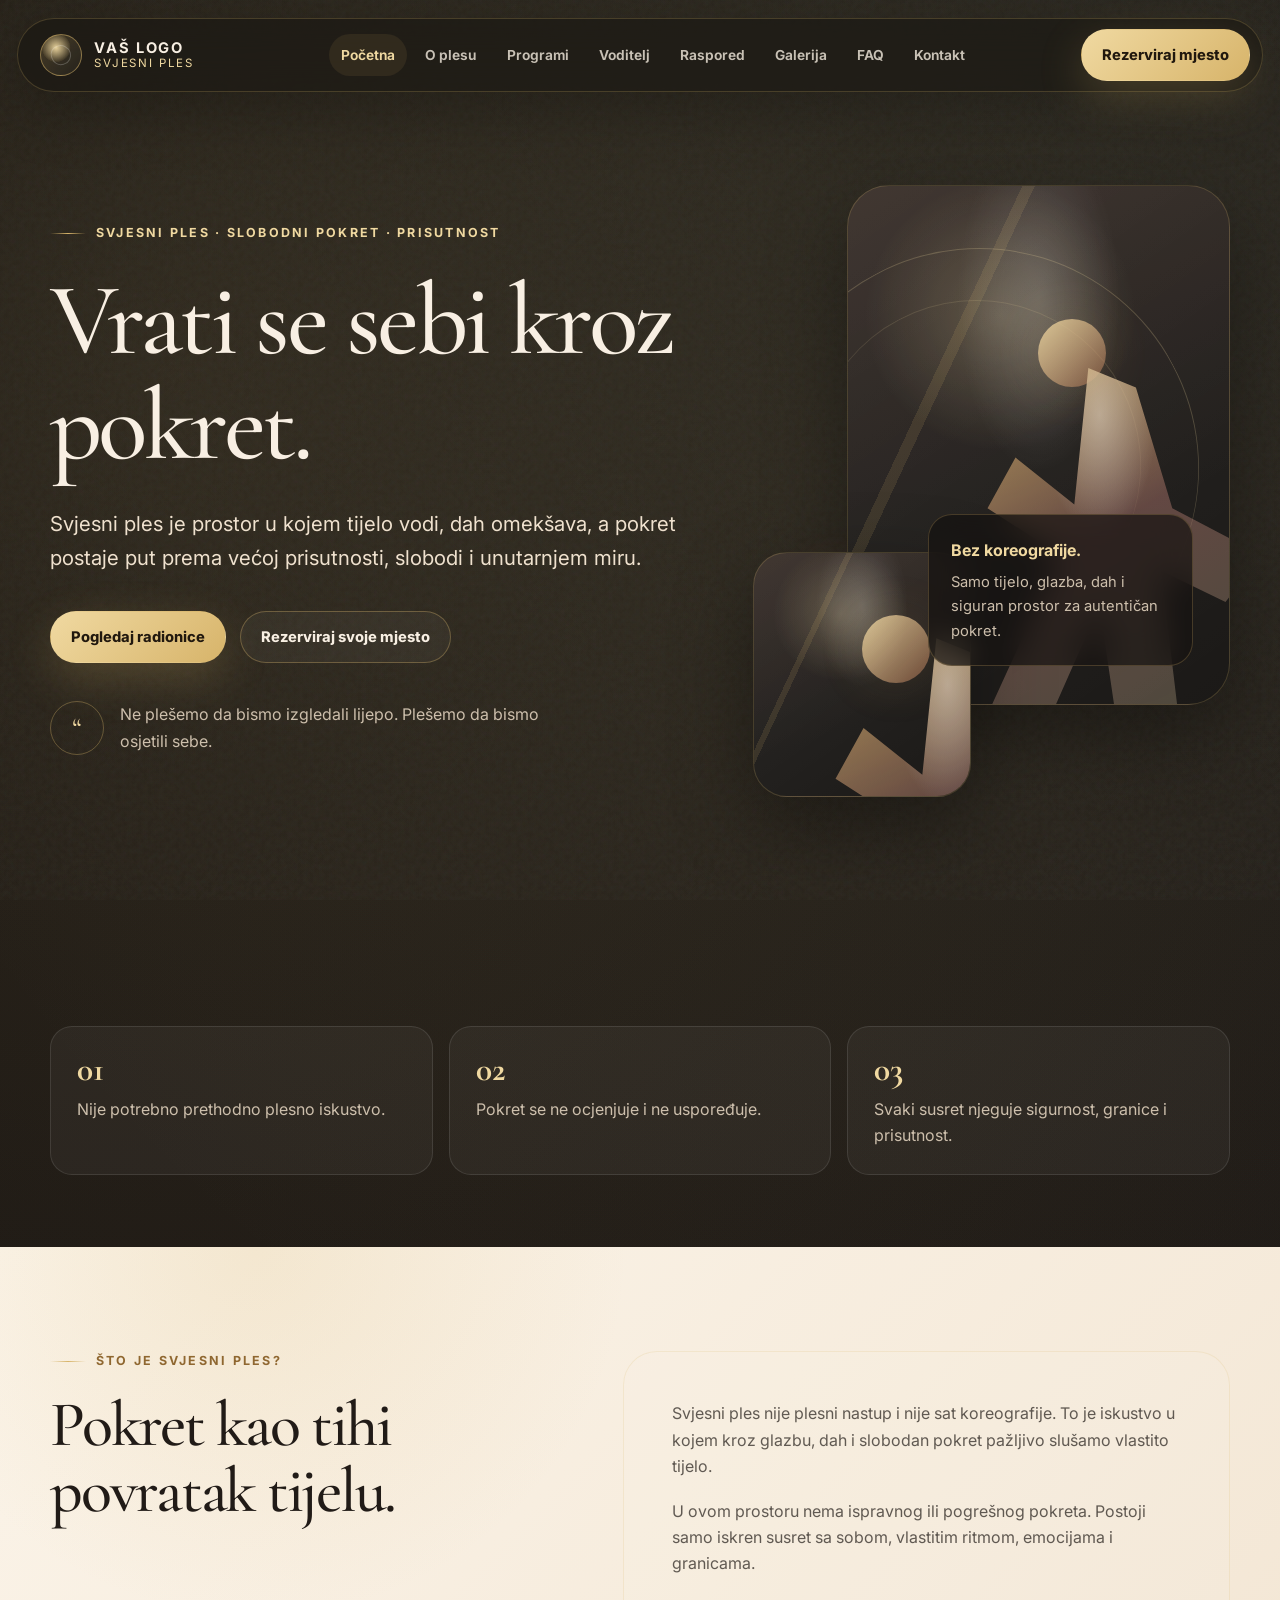
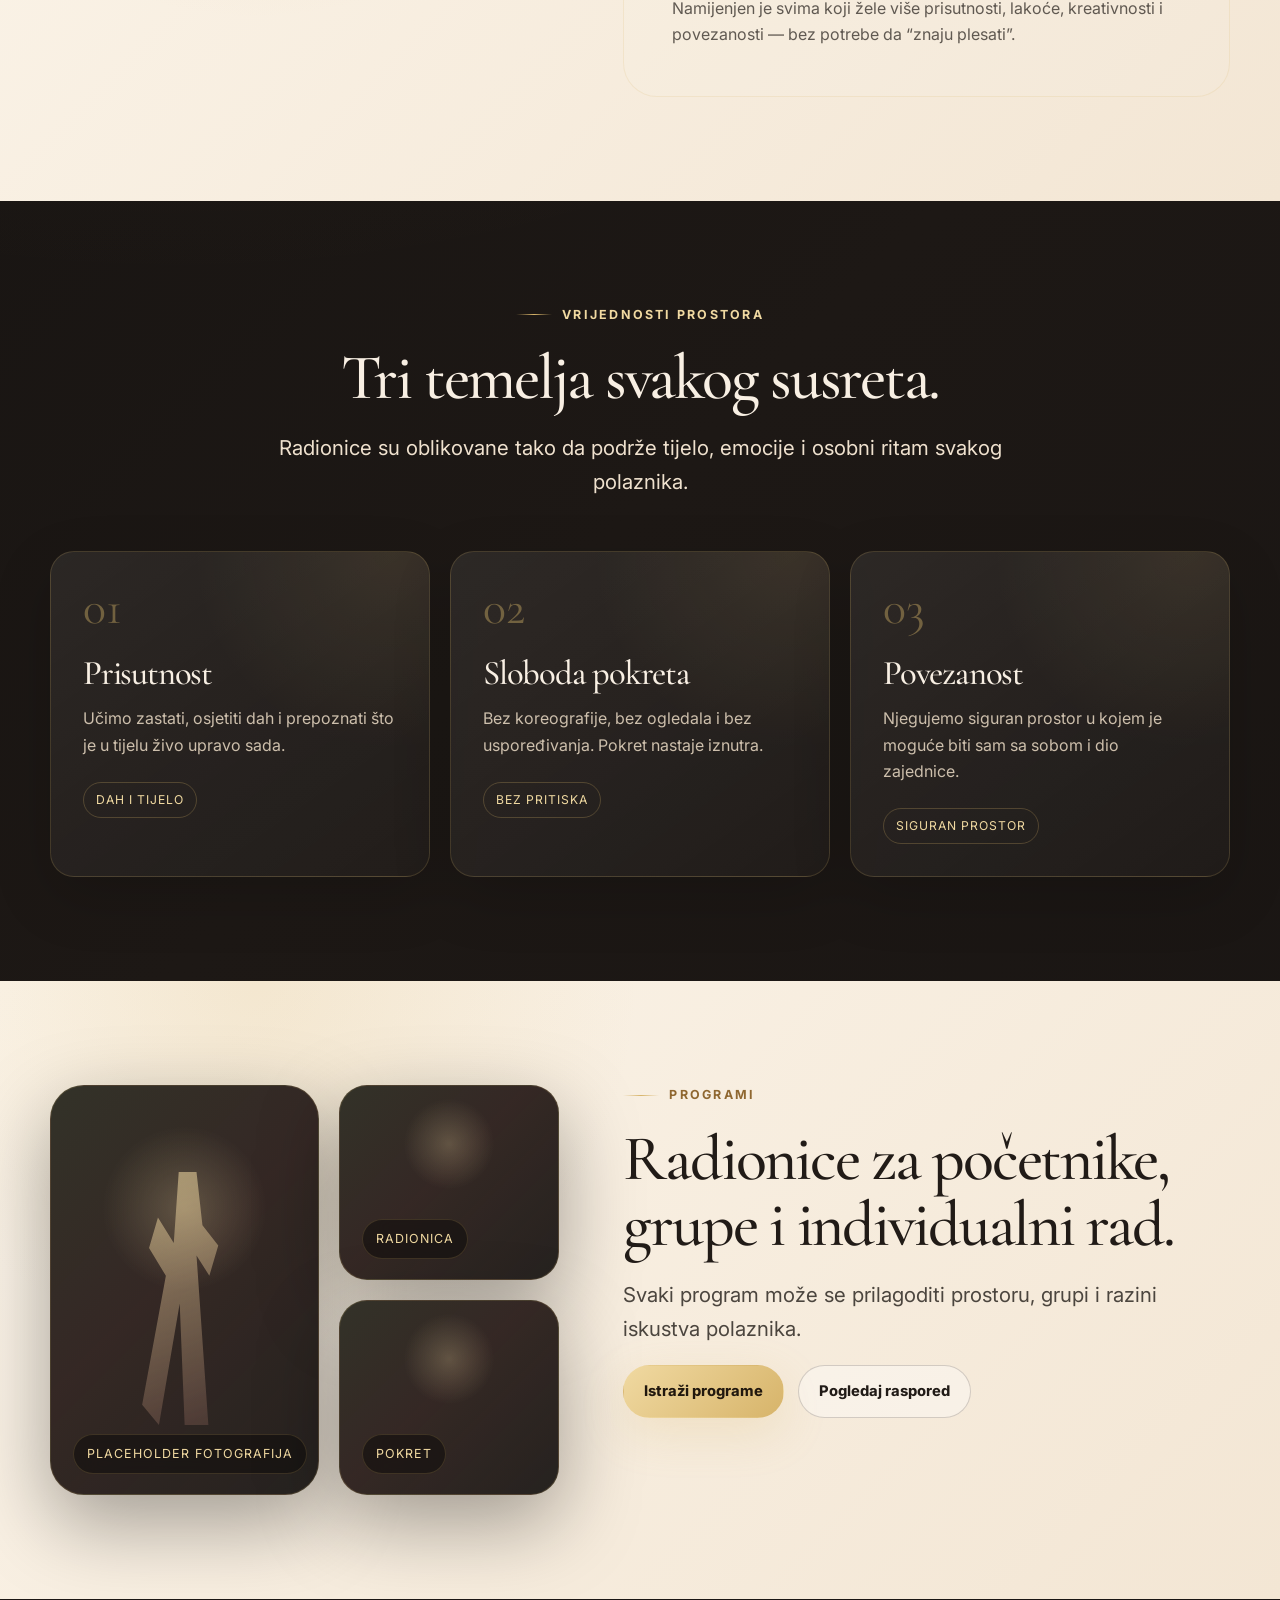
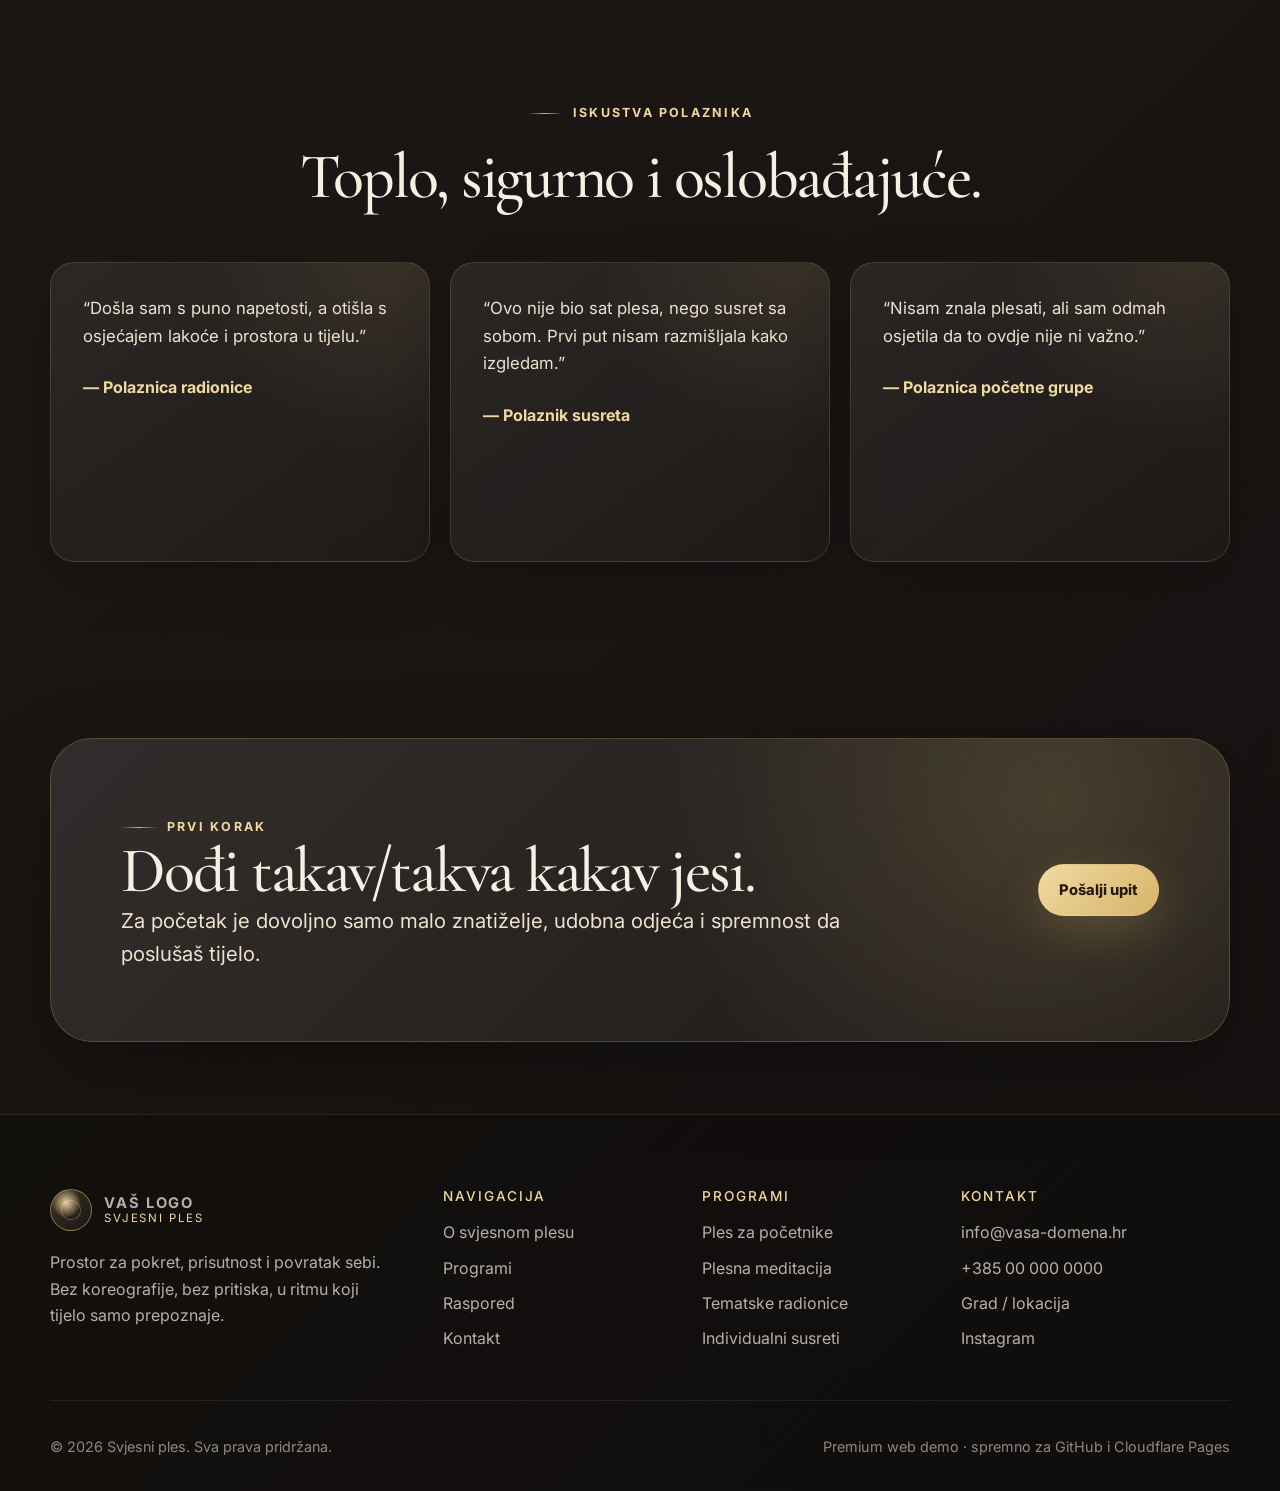
==== index.html @ 8ebde3ae "1" ====
<!DOCTYPE html>
<html lang="hr">
<head>
  <meta charset="UTF-8" />
  <meta name="viewport" content="width=device-width, initial-scale=1.0" />
  <title>Svjesni ples | Premium radionice pokreta i plesne meditacije</title>
  <meta name="description" content="Premium web stranica za svjesni ples, plesnu meditaciju, slobodni pokret i embodiment radionice." />
  <meta name="theme-color" content="#161412" />
  <link rel="icon" type="image/svg+xml" href="assets/img/favicon.svg" />
  <link rel="preconnect" href="https://fonts.googleapis.com" />
  <link rel="preconnect" href="https://fonts.gstatic.com" crossorigin />
  <link href="https://fonts.googleapis.com/css2?family=Cormorant+Garamond:wght@400;500;600;700&family=Inter:wght@400;500;600;700;800&display=swap" rel="stylesheet" />
  <link rel="stylesheet" href="assets/css/style.css" />
</head>
<body>
  <div class="site-shell">
    <div class="noise" aria-hidden="true"></div>
    <header class="header" data-header>
      <nav class="navbar" aria-label="Glavna navigacija">
        <a class="brand" href="index.html" aria-label="Svjesni ples početna">
          <span class="brand-mark" aria-hidden="true"></span>
          <span class="brand-title"><strong>VAŠ LOGO</strong><span>Svjesni ples</span></span>
        </a>
        <div class="nav-links" data-nav-links>
          <a href="index.html" class="active">Početna</a>
<a href="o-svjesnom-plesu.html" class="">O plesu</a>
<a href="programi.html" class="">Programi</a>
<a href="voditelj.html" class="">Voditelj</a>
<a href="raspored.html" class="">Raspored</a>
<a href="galerija.html" class="">Galerija</a>
<a href="faq.html" class="">FAQ</a>
<a href="kontakt.html" class="">Kontakt</a>
        </div>
        <div class="nav-actions">
          <a class="btn btn-primary desktop-only" href="kontakt.html">Rezerviraj mjesto</a>
          <button class="menu-toggle" type="button" data-menu-toggle aria-label="Otvori izbornik" aria-expanded="false"><span></span></button>
        </div>
      </nav>
    </header>

    <main>

      <section class="hero">
        <div class="container hero-grid">
          <div class="hero-copy reveal">
            <span class="eyebrow">Svjesni ples · slobodni pokret · prisutnost</span>
            <h1>Vrati se sebi kroz pokret.</h1>
            <p class="lead">Svjesni ples je prostor u kojem tijelo vodi, dah omekšava, a pokret postaje put prema većoj prisutnosti, slobodi i unutarnjem miru.</p>
            <div class="hero-actions">
              <a class="btn btn-primary" href="programi.html">Pogledaj radionice</a>
              <a class="btn btn-secondary" href="kontakt.html">Rezerviraj svoje mjesto</a>
            </div>
            <div class="hero-note">
              <span>“</span>
              <p>Ne plešemo da bismo izgledali lijepo. Plešemo da bismo osjetili sebe.</p>
            </div>
          </div>
          <div class="hero-visual reveal reveal-delay-1" aria-label="Apstraktni prikaz svjesnog plesa">
            <span class="orb one"></span>
            <span class="orb two"></span>
            <div class="dance-card large">
              <span class="flow-line"></span>
              <span class="flow-line"></span>
              <span class="dance-figure"></span>
              <div class="floating-info">
                <strong>Bez koreografije.</strong>
                <p class="small-text">Samo tijelo, glazba, dah i siguran prostor za autentičan pokret.</p>
              </div>
            </div>
            <div class="dance-card small">
              <span class="dance-figure"></span>
            </div>
          </div>
        </div>
      </section>

      <section class="section compact">
        <div class="container stats-row">
          <div class="stat-card reveal"><strong>01</strong><p>Nije potrebno prethodno plesno iskustvo.</p></div>
          <div class="stat-card reveal reveal-delay-1"><strong>02</strong><p>Pokret se ne ocjenjuje i ne uspoređuje.</p></div>
          <div class="stat-card reveal reveal-delay-2"><strong>03</strong><p>Svaki susret njeguje sigurnost, granice i prisutnost.</p></div>
        </div>
      </section>

      <section class="section ivory-section">
        <div class="container intro-grid">
          <div class="section-head reveal">
            <span class="eyebrow">Što je svjesni ples?</span>
            <h2>Pokret kao tihi povratak tijelu.</h2>
          </div>
          <div class="editorial-block reveal reveal-delay-1">
            <p>Svjesni ples nije plesni nastup i nije sat koreografije. To je iskustvo u kojem kroz glazbu, dah i slobodan pokret pažljivo slušamo vlastito tijelo.</p>
            <p>U ovom prostoru nema ispravnog ili pogrešnog pokreta. Postoji samo iskren susret sa sobom, vlastitim ritmom, emocijama i granicama.</p>
            <p>Namijenjen je svima koji žele više prisutnosti, lakoće, kreativnosti i povezanosti — bez potrebe da “znaju plesati”.</p>
          </div>
        </div>
      </section>

      <section class="section">
        <div class="container">
          <div class="section-head center reveal">
            <span class="eyebrow">Vrijednosti prostora</span>
            <h2>Tri temelja svakog susreta.</h2>
            <p class="lead">Radionice su oblikovane tako da podrže tijelo, emocije i osobni ritam svakog polaznika.</p>
          </div>
          <div class="card-grid">
            <article class="lux-card reveal">
              <div class="number">01</div>
              <h3>Prisutnost</h3>
              <p>Učimo zastati, osjetiti dah i prepoznati što je u tijelu živo upravo sada.</p>
              <span class="tag">Dah i tijelo</span>
            </article>
            <article class="lux-card reveal reveal-delay-1">
              <div class="number">02</div>
              <h3>Sloboda pokreta</h3>
              <p>Bez koreografije, bez ogledala i bez uspoređivanja. Pokret nastaje iznutra.</p>
              <span class="tag">Bez pritiska</span>
            </article>
            <article class="lux-card reveal reveal-delay-2">
              <div class="number">03</div>
              <h3>Povezanost</h3>
              <p>Njegujemo siguran prostor u kojem je moguće biti sam sa sobom i dio zajednice.</p>
              <span class="tag">Siguran prostor</span>
            </article>
          </div>
        </div>
      </section>

      <section class="section ivory-section">
        <div class="container split-grid">
          <div class="image-grid reveal">
            <div class="photo-placeholder" data-label="Placeholder fotografija"><span class="silhouette"></span></div>
            <div class="image-stack">
              <div class="photo-placeholder small" data-label="Radionica"></div>
              <div class="photo-placeholder small" data-label="Pokret"></div>
            </div>
          </div>
          <div class="section-head reveal reveal-delay-1">
            <span class="eyebrow">Programi</span>
            <h2>Radionice za početnike, grupe i individualni rad.</h2>
            <p class="lead">Svaki program može se prilagoditi prostoru, grupi i razini iskustva polaznika.</p>
            <div class="hero-actions">
              <a class="btn btn-primary" href="programi.html">Istraži programe</a>
              <a class="btn btn-secondary" href="raspored.html">Pogledaj raspored</a>
            </div>
          </div>
        </div>
      </section>

      <section class="section">
        <div class="container">
          <div class="section-head center reveal">
            <span class="eyebrow">Iskustva polaznika</span>
            <h2>Toplo, sigurno i oslobađajuće.</h2>
          </div>
          <div class="testimonial-grid">
            <article class="lux-card testimonial reveal"><p>“Došla sam s puno napetosti, a otišla s osjećajem lakoće i prostora u tijelu.”</p><strong>— Polaznica radionice</strong></article>
            <article class="lux-card testimonial reveal reveal-delay-1"><p>“Ovo nije bio sat plesa, nego susret sa sobom. Prvi put nisam razmišljala kako izgledam.”</p><strong>— Polaznik susreta</strong></article>
            <article class="lux-card testimonial reveal reveal-delay-2"><p>“Nisam znala plesati, ali sam odmah osjetila da to ovdje nije ni važno.”</p><strong>— Polaznica početne grupe</strong></article>
          </div>
        </div>
      </section>

      <section class="section compact">
        <div class="container">
          <div class="cta-band reveal">
            <div>
              <span class="eyebrow">Prvi korak</span>
              <h2>Dođi takav/takva kakav jesi.</h2>
              <p class="lead">Za početak je dovoljno samo malo znatiželje, udobna odjeća i spremnost da poslušaš tijelo.</p>
            </div>
            <a class="btn btn-primary" href="kontakt.html">Pošalji upit</a>
          </div>
        </div>
      </section>

    </main>

    <footer class="footer">
      <div class="container">
        <div class="footer-grid">
          <div>
            <a class="brand" href="index.html">
              <span class="brand-mark" aria-hidden="true"></span>
              <span class="brand-title"><strong>VAŠ LOGO</strong><span>Svjesni ples</span></span>
            </a>
            <p style="margin-top: 18px; max-width: 330px;">Prostor za pokret, prisutnost i povratak sebi. Bez koreografije, bez pritiska, u ritmu koji tijelo samo prepoznaje.</p>
          </div>
          <div>
            <h4>Navigacija</h4>
            <div class="footer-links">
              <a href="o-svjesnom-plesu.html">O svjesnom plesu</a>
              <a href="programi.html">Programi</a>
              <a href="raspored.html">Raspored</a>
              <a href="kontakt.html">Kontakt</a>
            </div>
          </div>
          <div>
            <h4>Programi</h4>
            <div class="footer-links">
              <a href="programi.html">Ples za početnike</a>
              <a href="programi.html">Plesna meditacija</a>
              <a href="programi.html">Tematske radionice</a>
              <a href="programi.html">Individualni susreti</a>
            </div>
          </div>
          <div>
            <h4>Kontakt</h4>
            <div class="footer-links">
              <a href="mailto:info@vasa-domena.hr">info@vasa-domena.hr</a>
              <a href="tel:+385000000000">+385 00 000 0000</a>
              <a href="kontakt.html">Grad / lokacija</a>
              <a href="#">Instagram</a>
            </div>
          </div>
        </div>
        <div class="footer-bottom">
          <span>© <span data-year></span> Svjesni ples. Sva prava pridržana.</span>
          <span>Premium web demo · spremno za GitHub i Cloudflare Pages</span>
        </div>
      </div>
    </footer>
  </div>
  <script src="assets/js/main.js"></script>
</body>
</html>
---- assets/css/style.css ----
:root {
  --bg: #161412;
  --bg-2: #201c18;
  --surface: rgba(255, 250, 240, 0.07);
  --surface-strong: rgba(255, 250, 240, 0.11);
  --text: #f8efe3;
  --muted: #cdbfac;
  --soft: #efe1ce;
  --ivory: #fbf4e9;
  --ivory-2: #f3e6d4;
  --ink: #211b17;
  --gold: #d7b46a;
  --gold-2: #f0d9a1;
  --sage: #9aa682;
  --rose: #b67d74;
  --terra: #9f6548;
  --line: rgba(215, 180, 106, 0.24);
  --white-line: rgba(255, 255, 255, 0.12);
  --shadow: 0 28px 80px rgba(0, 0, 0, 0.35);
  --radius-xl: 34px;
  --radius-lg: 24px;
  --radius-md: 16px;
  --container: 1180px;
  --ease: cubic-bezier(.19,1,.22,1);
}

* { box-sizing: border-box; }

html {
  scroll-behavior: smooth;
}

body {
  margin: 0;
  color: var(--text);
  background:
    radial-gradient(circle at 14% 8%, rgba(215, 180, 106, 0.13), transparent 34%),
    radial-gradient(circle at 88% 4%, rgba(154, 166, 130, 0.10), transparent 30%),
    linear-gradient(135deg, #12100f 0%, #1d1815 46%, #151211 100%);
  font-family: Inter, ui-sans-serif, system-ui, -apple-system, BlinkMacSystemFont, "Segoe UI", sans-serif;
  line-height: 1.65;
  overflow-x: hidden;
}

body.no-scroll { overflow: hidden; }

img, svg { display: block; max-width: 100%; }

a { color: inherit; text-decoration: none; }

button, input, textarea, select {
  font: inherit;
}

button { cursor: pointer; }

::selection {
  background: rgba(215, 180, 106, 0.32);
  color: var(--text);
}

.site-shell {
  min-height: 100vh;
  position: relative;
  isolation: isolate;
}

.noise {
  position: fixed;
  inset: 0;
  pointer-events: none;
  z-index: -1;
  opacity: 0.22;
  background-image: url("data:image/svg+xml,%3Csvg viewBox='0 0 240 240' xmlns='http://www.w3.org/2000/svg'%3E%3Cfilter id='noiseFilter'%3E%3CfeTurbulence type='fractalNoise' baseFrequency='0.7' numOctaves='3' stitchTiles='stitch'/%3E%3C/filter%3E%3Crect width='100%25' height='100%25' filter='url(%23noiseFilter)' opacity='0.18'/%3E%3C/svg%3E");
}

.container {
  width: min(calc(100% - 40px), var(--container));
  margin: 0 auto;
}

.section {
  padding: 104px 0;
  position: relative;
}

.section.compact { padding: 72px 0; }

.eyebrow {
  display: inline-flex;
  align-items: center;
  gap: 10px;
  color: var(--gold-2);
  font-size: 0.78rem;
  text-transform: uppercase;
  letter-spacing: 0.18em;
  font-weight: 700;
}

.eyebrow::before {
  content: "";
  width: 36px;
  height: 1px;
  background: linear-gradient(90deg, transparent, var(--gold), transparent);
}

h1, h2, h3, h4 {
  font-family: Cormorant Garamond, Georgia, serif;
  font-weight: 500;
  line-height: 1.03;
  margin: 0;
  letter-spacing: -0.035em;
}

h1 {
  font-size: clamp(3.4rem, 8vw, 7.8rem);
  max-width: 920px;
}

h2 {
  font-size: clamp(2.45rem, 5vw, 4.85rem);
  max-width: 880px;
}

h3 {
  font-size: clamp(1.45rem, 2.7vw, 2.25rem);
}

p {
  margin: 0;
  color: var(--muted);
}

.lead {
  font-size: clamp(1.06rem, 1.6vw, 1.32rem);
  color: var(--soft);
  max-width: 740px;
}

.small-text { font-size: 0.92rem; }

.header {
  position: fixed;
  top: 0;
  left: 0;
  right: 0;
  z-index: 40;
  padding: 18px 0;
  transition: background .3s ease, border-color .3s ease, padding .3s ease, backdrop-filter .3s ease;
}

.header.is-scrolled {
  padding: 10px 0;
  background: rgba(18, 15, 13, 0.78);
  backdrop-filter: blur(18px);
  border-bottom: 1px solid rgba(255,255,255,0.08);
}

.navbar {
  width: min(calc(100% - 34px), 1250px);
  margin: 0 auto;
  min-height: 64px;
  border: 1px solid rgba(215, 180, 106, 0.22);
  border-radius: 999px;
  background: rgba(22, 19, 16, 0.54);
  backdrop-filter: blur(16px);
  display: flex;
  align-items: center;
  justify-content: space-between;
  gap: 20px;
  padding: 10px 12px 10px 22px;
  box-shadow: 0 18px 60px rgba(0,0,0,0.23);
}

.brand {
  display: flex;
  align-items: center;
  gap: 12px;
  min-width: 184px;
}

.brand-mark {
  width: 42px;
  height: 42px;
  border-radius: 50%;
  border: 1px solid rgba(215, 180, 106, 0.55);
  background:
    radial-gradient(circle at 38% 32%, rgba(240, 217, 161, .95), rgba(215, 180, 106, .08) 38%, transparent 39%),
    linear-gradient(135deg, rgba(215,180,106,.22), rgba(255,255,255,.03));
  position: relative;
}

.brand-mark::after {
  content: "";
  position: absolute;
  inset: 10px;
  border: 1px solid rgba(255,255,255,0.22);
  border-radius: 45% 55% 50% 50%;
  transform: rotate(-18deg);
}

.brand-title {
  display: grid;
  line-height: 1.08;
}

.brand-title strong {
  font-size: .92rem;
  letter-spacing: .13em;
  text-transform: uppercase;
}

.brand-title span {
  color: var(--gold-2);
  font-size: .72rem;
  letter-spacing: .16em;
  text-transform: uppercase;
}

.nav-links {
  display: flex;
  align-items: center;
  justify-content: center;
  gap: 6px;
}

.nav-links a {
  color: rgba(248, 239, 227, 0.78);
  font-size: 0.86rem;
  font-weight: 650;
  padding: 10px 12px;
  border-radius: 999px;
  transition: color .25s ease, background .25s ease;
}

.nav-links a:hover,
.nav-links a.active {
  color: var(--gold-2);
  background: rgba(215, 180, 106, 0.09);
}

.nav-actions {
  display: flex;
  align-items: center;
  gap: 10px;
}

.menu-toggle {
  display: none;
  width: 46px;
  height: 46px;
  border-radius: 50%;
  background: rgba(255,255,255,0.05);
  border: 1px solid rgba(255,255,255,0.12);
  color: var(--text);
  position: relative;
}

.menu-toggle span,
.menu-toggle::before,
.menu-toggle::after {
  content: "";
  position: absolute;
  left: 13px;
  right: 13px;
  height: 2px;
  border-radius: 99px;
  background: var(--text);
  transition: transform .3s ease, opacity .3s ease, top .3s ease;
}

.menu-toggle::before { top: 15px; }
.menu-toggle span { top: 22px; }
.menu-toggle::after { top: 29px; }
.menu-toggle.is-open::before { top: 22px; transform: rotate(45deg); }
.menu-toggle.is-open span { opacity: 0; }
.menu-toggle.is-open::after { top: 22px; transform: rotate(-45deg); }

.btn {
  display: inline-flex;
  align-items: center;
  justify-content: center;
  gap: 10px;
  min-height: 48px;
  padding: 13px 20px;
  border-radius: 999px;
  border: 1px solid transparent;
  font-weight: 760;
  font-size: .92rem;
  transition: transform .25s var(--ease), border-color .25s ease, background .25s ease, color .25s ease, box-shadow .25s ease;
  white-space: nowrap;
}

.btn:hover { transform: translateY(-2px); }

.btn-primary {
  color: #21180e;
  background: linear-gradient(135deg, var(--gold-2), var(--gold));
  box-shadow: 0 15px 45px rgba(215, 180, 106, 0.22);
}

.btn-primary:hover {
  box-shadow: 0 22px 70px rgba(215, 180, 106, 0.30);
}

.btn-secondary {
  color: var(--text);
  border-color: rgba(215, 180, 106, 0.34);
  background: rgba(255, 255, 255, 0.04);
}

.btn-secondary:hover {
  border-color: rgba(215, 180, 106, 0.72);
  background: rgba(215, 180, 106, 0.10);
}

.hero {
  min-height: 100svh;
  padding: 150px 0 80px;
  display: grid;
  align-items: center;
  overflow: hidden;
}

.hero-grid {
  display: grid;
  grid-template-columns: 1.05fr .8fr;
  gap: 58px;
  align-items: center;
}

.hero-copy {
  position: relative;
  z-index: 2;
}

.hero-copy .eyebrow { margin-bottom: 24px; }
.hero-copy h1 { margin-bottom: 28px; }
.hero-copy .lead { margin-bottom: 36px; }

.hero-actions {
  display: flex;
  flex-wrap: wrap;
  gap: 14px;
  align-items: center;
}

.hero-note {
  margin-top: 38px;
  display: flex;
  gap: 16px;
  align-items: center;
  color: var(--muted);
  max-width: 520px;
}

.hero-note span:first-child {
  flex: 0 0 54px;
  width: 54px;
  height: 54px;
  border-radius: 50%;
  border: 1px solid rgba(215, 180, 106, 0.35);
  display: grid;
  place-items: center;
  color: var(--gold-2);
  font-family: Cormorant Garamond, Georgia, serif;
  font-size: 1.8rem;
}

.hero-visual {
  min-height: 640px;
  position: relative;
}

.orb {
  position: absolute;
  border-radius: 50%;
  filter: blur(3px);
  opacity: .75;
}

.orb.one {
  width: 260px;
  height: 260px;
  right: 0;
  top: 30px;
  background: radial-gradient(circle, rgba(215,180,106,.30), transparent 66%);
}

.orb.two {
  width: 190px;
  height: 190px;
  left: 0;
  bottom: 100px;
  background: radial-gradient(circle, rgba(182,125,116,.20), transparent 64%);
}

.dance-card {
  position: absolute;
  overflow: hidden;
  border: 1px solid rgba(215, 180, 106, 0.22);
  border-radius: 42px;
  box-shadow: var(--shadow);
  background:
    linear-gradient(145deg, rgba(255,255,255,0.10), rgba(255,255,255,0.03)),
    radial-gradient(circle at 40% 25%, rgba(240, 217, 161, .24), transparent 30%),
    linear-gradient(160deg, #2c211b, #141210 65%);
}

.dance-card.large {
  width: 79%;
  height: 520px;
  right: 0;
  top: 20px;
}

.dance-card.small {
  width: 45%;
  height: 245px;
  left: 8px;
  bottom: 8px;
  border-radius: 34px;
  z-index: 2;
}

.dance-card::before {
  content: "";
  position: absolute;
  inset: 0;
  background:
    radial-gradient(ellipse at 50% 22%, rgba(255,255,255,0.18), transparent 30%),
    linear-gradient(115deg, transparent 0 28%, rgba(215,180,106,.13) 28% 30%, transparent 30% 100%);
}

.dance-figure {
  position: absolute;
  inset: 13% 13% 8% 17%;
  opacity: .92;
}

.dance-figure::before {
  content: "";
  position: absolute;
  width: 68px;
  height: 68px;
  border-radius: 50%;
  top: 16%;
  left: 47%;
  background: linear-gradient(135deg, rgba(240,217,161,.9), rgba(159,101,72,.64));
  box-shadow: 0 0 60px rgba(215,180,106,.16);
}

.dance-figure::after {
  content: "";
  position: absolute;
  width: 280px;
  height: 390px;
  left: 26%;
  top: 28%;
  background:
    radial-gradient(ellipse at 42% 12%, rgba(248,239,227,.5), transparent 25%),
    linear-gradient(150deg, rgba(215,180,106,.88), rgba(182,125,116,.50) 42%, rgba(154,166,130,.40));
  clip-path: polygon(38% 0, 55% 5%, 68% 36%, 100% 48%, 87% 60%, 64% 52%, 72% 100%, 50% 100%, 42% 61%, 18% 100%, 0 92%, 28% 48%, 2% 36%, 12% 23%, 33% 35%);
  filter: drop-shadow(0 30px 40px rgba(0,0,0,.28));
}

.flow-line {
  position: absolute;
  border: 1px solid rgba(240, 217, 161, 0.22);
  border-left: 0;
  border-bottom: 0;
  width: 440px;
  height: 440px;
  border-radius: 50%;
  transform: rotate(-28deg);
  right: 8%;
  top: 12%;
}

.flow-line:nth-child(2) {
  width: 330px;
  height: 330px;
  right: 23%;
  top: 22%;
  opacity: .6;
}

.floating-info {
  position: absolute;
  right: 36px;
  bottom: 38px;
  width: min(265px, 80%);
  padding: 22px;
  background: rgba(20, 17, 15, 0.68);
  backdrop-filter: blur(16px);
  border: 1px solid rgba(215, 180, 106, 0.24);
  border-radius: 24px;
  z-index: 3;
}

.floating-info strong {
  display: block;
  color: var(--gold-2);
  margin-bottom: 7px;
}

.stats-row {
  display: grid;
  grid-template-columns: repeat(3, 1fr);
  gap: 16px;
  margin-top: 54px;
}

.stat-card {
  padding: 26px;
  background: rgba(255,255,255,0.045);
  border: 1px solid rgba(255,255,255,0.10);
  border-radius: 22px;
}

.stat-card strong {
  display: block;
  color: var(--gold-2);
  font-family: Cormorant Garamond, Georgia, serif;
  font-size: 2.1rem;
  line-height: 1;
  margin-bottom: 9px;
}

.intro-grid,
.split-grid {
  display: grid;
  grid-template-columns: .84fr 1fr;
  gap: 64px;
  align-items: start;
}

.section-head {
  display: grid;
  gap: 20px;
  margin-bottom: 52px;
}

.section-head.center {
  justify-items: center;
  text-align: center;
}

.card-grid {
  display: grid;
  grid-template-columns: repeat(3, 1fr);
  gap: 20px;
}

.card-grid.two { grid-template-columns: repeat(2, 1fr); }
.card-grid.four { grid-template-columns: repeat(4, 1fr); }

.lux-card {
  position: relative;
  min-height: 245px;
  padding: 32px;
  border-radius: var(--radius-lg);
  border: 1px solid rgba(215, 180, 106, 0.18);
  background:
    linear-gradient(145deg, rgba(255,255,255,0.075), rgba(255,255,255,0.025)),
    radial-gradient(circle at 90% 0%, rgba(215,180,106,.10), transparent 42%);
  box-shadow: 0 20px 60px rgba(0,0,0,0.16);
  overflow: hidden;
  transition: transform .4s var(--ease), border-color .35s ease, background .35s ease;
}

.lux-card:hover {
  transform: translateY(-8px);
  border-color: rgba(215, 180, 106, 0.42);
  background:
    linear-gradient(145deg, rgba(255,255,255,0.10), rgba(255,255,255,0.035)),
    radial-gradient(circle at 90% 0%, rgba(215,180,106,.14), transparent 42%);
}

.lux-card .number {
  color: rgba(215, 180, 106, 0.42);
  font-family: Cormorant Garamond, Georgia, serif;
  font-size: 3rem;
  line-height: 1;
  margin-bottom: 24px;
}

.lux-card h3 { margin-bottom: 14px; }

.lux-card .tag {
  display: inline-flex;
  margin-top: 24px;
  padding: 7px 12px;
  border: 1px solid rgba(215, 180, 106, 0.25);
  border-radius: 999px;
  color: var(--gold-2);
  font-size: .76rem;
  letter-spacing: .08em;
  text-transform: uppercase;
}

.ivory-section {
  background:
    radial-gradient(circle at 20% 0%, rgba(215,180,106,.18), transparent 32%),
    linear-gradient(135deg, var(--ivory), var(--ivory-2));
  color: var(--ink);
  overflow: hidden;
}

.ivory-section p { color: rgba(33,27,23,.70); }
.ivory-section .lead { color: rgba(33,27,23,.80); }
.ivory-section .eyebrow { color: #8f6730; }
.ivory-section h2,
.ivory-section h3 { color: var(--ink); }
.ivory-section .lux-card {
  border-color: rgba(33,27,23,.10);
  background: rgba(255,255,255,.52);
  box-shadow: 0 20px 60px rgba(94, 70, 38, .10);
}
.ivory-section .lux-card:hover { border-color: rgba(143, 103, 48, .24); }
.ivory-section .btn-secondary {
  color: var(--ink);
  border-color: rgba(33,27,23,.18);
  background: rgba(255,255,255,.36);
}
.ivory-section .btn-secondary:hover { background: rgba(255,255,255,.72); }

.editorial-block {
  padding: 48px;
  border-radius: var(--radius-xl);
  border: 1px solid rgba(215, 180, 106, 0.18);
  background: rgba(255,255,255,0.055);
}

.editorial-block p + p { margin-top: 18px; }

.quote-panel {
  padding: 44px;
  border-radius: var(--radius-xl);
  background:
    radial-gradient(circle at 0 0, rgba(215,180,106,.15), transparent 40%),
    rgba(255,255,255,.055);
  border: 1px solid rgba(215, 180, 106, 0.18);
}

.quote-panel blockquote {
  margin: 0;
  color: var(--text);
  font-family: Cormorant Garamond, Georgia, serif;
  font-size: clamp(2rem, 4vw, 3.2rem);
  line-height: 1.08;
  letter-spacing: -.03em;
}

.quote-panel cite {
  display: block;
  color: var(--gold-2);
  font-style: normal;
  margin-top: 22px;
}

.program-card {
  display: grid;
  grid-template-rows: auto 1fr auto;
  gap: 22px;
  min-height: 360px;
}

.program-meta {
  display: flex;
  flex-wrap: wrap;
  gap: 8px;
}

.pill {
  display: inline-flex;
  align-items: center;
  gap: 6px;
  padding: 7px 12px;
  border-radius: 999px;
  border: 1px solid rgba(215, 180, 106, 0.20);
  color: var(--gold-2);
  font-size: .78rem;
  font-weight: 700;
}

.event-list {
  display: grid;
  gap: 16px;
}

.event-card {
  display: grid;
  grid-template-columns: 130px 1fr auto;
  gap: 26px;
  align-items: center;
  padding: 26px;
  border-radius: var(--radius-lg);
  border: 1px solid rgba(215, 180, 106, 0.18);
  background: rgba(255,255,255,.055);
}

.event-date {
  display: grid;
  place-items: center;
  min-height: 108px;
  border-radius: 22px;
  border: 1px solid rgba(215,180,106,.24);
  background: rgba(215,180,106,.07);
  text-align: center;
}

.event-date strong {
  font-family: Cormorant Garamond, Georgia, serif;
  font-size: 2.7rem;
  line-height: 1;
  color: var(--gold-2);
}

.event-date span {
  text-transform: uppercase;
  letter-spacing: .14em;
  font-size: .75rem;
  color: var(--muted);
}

.image-grid {
  display: grid;
  grid-template-columns: 1.1fr .9fr;
  gap: 20px;
}

.image-stack {
  display: grid;
  gap: 20px;
}

.photo-placeholder {
  min-height: 410px;
  border-radius: var(--radius-xl);
  overflow: hidden;
  position: relative;
  border: 1px solid rgba(215, 180, 106, 0.18);
  background:
    radial-gradient(circle at 50% 30%, rgba(240,217,161,.24), transparent 26%),
    linear-gradient(135deg, rgba(154,166,130,.18), rgba(182,125,116,.16) 44%, rgba(255,255,255,.045)),
    #1c1815;
  box-shadow: var(--shadow);
}

.photo-placeholder.small { min-height: 195px; border-radius: 28px; }

.photo-placeholder::after {
  content: attr(data-label);
  position: absolute;
  left: 22px;
  bottom: 20px;
  display: inline-flex;
  padding: 9px 13px;
  border-radius: 999px;
  background: rgba(18, 15, 13, .62);
  border: 1px solid rgba(215,180,106,.18);
  color: var(--gold-2);
  font-size: .78rem;
  letter-spacing: .08em;
  text-transform: uppercase;
  backdrop-filter: blur(12px);
}

.photo-placeholder .silhouette {
  position: absolute;
  width: 37%;
  height: 62%;
  left: 33%;
  top: 21%;
  opacity: .72;
  background: linear-gradient(160deg, rgba(240,217,161,.82), rgba(182,125,116,.30));
  clip-path: polygon(40% 0, 58% 0, 64% 21%, 80% 29%, 71% 41%, 58% 33%, 70% 100%, 46% 100%, 41% 52%, 20% 100%, 3% 92%, 27% 41%, 10% 30%, 19% 18%, 35% 28%);
  filter: blur(.2px) drop-shadow(0 26px 40px rgba(0,0,0,.26));
}

.testimonial-grid {
  display: grid;
  grid-template-columns: repeat(3, 1fr);
  gap: 20px;
}

.testimonial {
  min-height: 300px;
}

.testimonial p {
  color: var(--soft);
  font-size: 1.05rem;
}

.testimonial strong {
  display: block;
  margin-top: 24px;
  color: var(--gold-2);
}

.faq-list {
  max-width: 900px;
  margin: 0 auto;
  display: grid;
  gap: 14px;
}

.faq-item {
  border: 1px solid rgba(215, 180, 106, 0.18);
  border-radius: 22px;
  background: rgba(255,255,255,.055);
  overflow: hidden;
}

.faq-question {
  width: 100%;
  display: flex;
  align-items: center;
  justify-content: space-between;
  gap: 16px;
  padding: 22px 24px;
  color: var(--text);
  background: transparent;
  border: 0;
  text-align: left;
  font-weight: 800;
}

.faq-question span:last-child {
  width: 34px;
  height: 34px;
  flex: 0 0 34px;
  border-radius: 50%;
  border: 1px solid rgba(215,180,106,.26);
  display: grid;
  place-items: center;
  color: var(--gold-2);
  transition: transform .25s ease;
}

.faq-item.is-open .faq-question span:last-child { transform: rotate(45deg); }

.faq-answer {
  max-height: 0;
  overflow: hidden;
  transition: max-height .35s var(--ease);
}

.faq-answer p {
  padding: 0 24px 24px;
}

.contact-grid {
  display: grid;
  grid-template-columns: .85fr 1.15fr;
  gap: 28px;
  align-items: start;
}

.contact-panel,
.form-panel {
  padding: 36px;
  border-radius: var(--radius-xl);
  border: 1px solid rgba(215, 180, 106, 0.18);
  background: rgba(255,255,255,.055);
  box-shadow: 0 20px 60px rgba(0,0,0,.16);
}

.contact-item {
  display: flex;
  gap: 15px;
  padding: 18px 0;
  border-bottom: 1px solid rgba(255,255,255,.08);
}

.contact-item:last-child { border-bottom: 0; }

.contact-icon {
  width: 42px;
  height: 42px;
  flex: 0 0 42px;
  border-radius: 50%;
  display: grid;
  place-items: center;
  border: 1px solid rgba(215,180,106,.28);
  color: var(--gold-2);
}

.form-grid {
  display: grid;
  grid-template-columns: repeat(2, 1fr);
  gap: 16px;
}

.field { display: grid; gap: 8px; }
.field.full { grid-column: 1 / -1; }

label {
  color: var(--gold-2);
  font-size: .82rem;
  font-weight: 800;
  letter-spacing: .07em;
  text-transform: uppercase;
}

input, textarea, select {
  width: 100%;
  border: 1px solid rgba(215, 180, 106, 0.18);
  background: rgba(255,255,255,.065);
  color: var(--text);
  border-radius: 16px;
  padding: 14px 15px;
  outline: none;
  transition: border-color .25s ease, background .25s ease;
}

select option { color: #211b17; }

textarea { min-height: 150px; resize: vertical; }

input:focus, textarea:focus, select:focus {
  border-color: rgba(215, 180, 106, 0.55);
  background: rgba(255,255,255,.09);
}

.form-note {
  margin-top: 16px;
  font-size: .9rem;
}

.form-status {
  margin-top: 16px;
  display: none;
  color: var(--gold-2);
  font-weight: 700;
}

.form-status.is-visible { display: block; }

.cta-band {
  padding: 70px;
  border-radius: 42px;
  border: 1px solid rgba(215, 180, 106, 0.25);
  background:
    radial-gradient(circle at 85% 20%, rgba(215,180,106,.20), transparent 38%),
    linear-gradient(135deg, rgba(255,255,255,.10), rgba(255,255,255,.035));
  display: grid;
  grid-template-columns: 1fr auto;
  gap: 28px;
  align-items: center;
  box-shadow: var(--shadow);
}

.footer {
  padding: 74px 0 32px;
  border-top: 1px solid rgba(215,180,106,.14);
  background: rgba(8, 7, 6, .32);
}

.footer-grid {
  display: grid;
  grid-template-columns: 1.2fr .75fr .75fr .9fr;
  gap: 34px;
  align-items: start;
}

.footer h4 {
  font-family: Inter, ui-sans-serif, system-ui, sans-serif;
  font-size: .85rem;
  text-transform: uppercase;
  letter-spacing: .14em;
  color: var(--gold-2);
  margin: 0 0 16px;
}

.footer a,
.footer p {
  color: rgba(248,239,227,.72);
}

.footer a:hover { color: var(--gold-2); }

.footer-links {
  display: grid;
  gap: 9px;
}

.footer-bottom {
  display: flex;
  justify-content: space-between;
  gap: 20px;
  padding-top: 34px;
  margin-top: 48px;
  border-top: 1px solid rgba(255,255,255,.08);
  color: rgba(248,239,227,.54);
  font-size: .9rem;
}

.page-hero {
  padding: 170px 0 70px;
  position: relative;
  overflow: hidden;
}

.page-hero::after {
  content: "";
  position: absolute;
  width: 540px;
  height: 540px;
  border-radius: 50%;
  right: -180px;
  top: -160px;
  background: radial-gradient(circle, rgba(215,180,106,.15), transparent 66%);
  pointer-events: none;
}

.page-hero .lead { margin-top: 24px; }

.breadcrumb {
  color: var(--gold-2);
  font-size: .82rem;
  text-transform: uppercase;
  letter-spacing: .14em;
  margin-bottom: 22px;
}

.check-list {
  display: grid;
  gap: 14px;
  padding: 0;
  margin: 0;
  list-style: none;
}

.check-list li {
  display: flex;
  gap: 12px;
  color: var(--muted);
}

.check-list li::before {
  content: "✦";
  color: var(--gold-2);
  flex: 0 0 auto;
}

.timeline {
  display: grid;
  gap: 16px;
}

.timeline-item {
  display: grid;
  grid-template-columns: 72px 1fr;
  gap: 18px;
  padding: 22px;
  border-radius: 24px;
  border: 1px solid rgba(215,180,106,.16);
  background: rgba(255,255,255,.045);
}

.timeline-number {
  width: 58px;
  height: 58px;
  border-radius: 50%;
  display: grid;
  place-items: center;
  border: 1px solid rgba(215,180,106,.26);
  color: var(--gold-2);
  font-family: Cormorant Garamond, Georgia, serif;
  font-size: 1.7rem;
}

.gallery-grid {
  display: grid;
  grid-template-columns: repeat(3, 1fr);
  gap: 18px;
}

.gallery-grid .photo-placeholder:nth-child(2),
.gallery-grid .photo-placeholder:nth-child(5) {
  min-height: 520px;
}

.map-placeholder {
  min-height: 320px;
  border-radius: 28px;
  border: 1px solid rgba(215,180,106,.18);
  background:
    linear-gradient(45deg, rgba(215,180,106,.08) 25%, transparent 25%, transparent 50%, rgba(215,180,106,.08) 50%, rgba(215,180,106,.08) 75%, transparent 75%, transparent),
    radial-gradient(circle at 52% 42%, rgba(215,180,106,.22), transparent 34%),
    rgba(255,255,255,.045);
  background-size: 28px 28px, auto, auto;
  display: grid;
  place-items: center;
  text-align: center;
  padding: 28px;
  color: var(--muted);
}

.reveal {
  opacity: 0;
  transform: translateY(34px);
  transition: opacity .8s var(--ease), transform .8s var(--ease);
}

.reveal.is-visible {
  opacity: 1;
  transform: translateY(0);
}

.reveal-delay-1 { transition-delay: .08s; }
.reveal-delay-2 { transition-delay: .16s; }
.reveal-delay-3 { transition-delay: .24s; }

@media (max-width: 1120px) {
  .nav-links {
    position: fixed;
    left: 17px;
    right: 17px;
    top: 93px;
    display: grid;
    gap: 6px;
    padding: 18px;
    border-radius: 28px;
    border: 1px solid rgba(215,180,106,.24);
    background: rgba(18, 15, 13, .94);
    backdrop-filter: blur(20px);
    transform: translateY(-12px);
    opacity: 0;
    pointer-events: none;
    transition: opacity .25s ease, transform .25s ease;
    box-shadow: var(--shadow);
  }

  .nav-links.is-open {
    opacity: 1;
    pointer-events: auto;
    transform: translateY(0);
  }

  .nav-links a {
    padding: 13px 16px;
    font-size: .95rem;
  }

  .menu-toggle { display: inline-flex; }
  .nav-actions .desktop-only { display: none; }
}

@media (max-width: 980px) {
  .hero-grid,
  .intro-grid,
  .split-grid,
  .contact-grid,
  .cta-band {
    grid-template-columns: 1fr;
  }

  .hero { padding-top: 132px; }
  .hero-visual { min-height: 560px; }
  .dance-card.large { width: 86%; height: 470px; }
  .dance-card.small { width: 52%; }

  .stats-row,
  .card-grid,
  .card-grid.two,
  .card-grid.four,
  .testimonial-grid,
  .footer-grid,
  .gallery-grid {
    grid-template-columns: 1fr 1fr;
  }

  .event-card {
    grid-template-columns: 110px 1fr;
  }

  .event-card .btn { grid-column: 2; justify-self: start; }

  .image-grid { grid-template-columns: 1fr; }
}

@media (max-width: 680px) {
  .container { width: min(calc(100% - 28px), var(--container)); }
  .navbar { width: calc(100% - 24px); padding-left: 14px; }
  .brand { min-width: auto; }
  .brand-title strong { font-size: .78rem; }
  .brand-title span { font-size: .63rem; }
  .brand-mark { width: 38px; height: 38px; }

  .section { padding: 76px 0; }
  .section.compact { padding: 56px 0; }
  .page-hero { padding: 136px 0 50px; }
  h1 { font-size: clamp(3rem, 16vw, 4.9rem); }
  h2 { font-size: clamp(2.25rem, 11vw, 3.55rem); }
  .lead { font-size: 1.03rem; }

  .hero-actions,
  .nav-actions { width: auto; }
  .hero-actions .btn { width: 100%; }
  .hero-note { align-items: flex-start; }
  .hero-visual { min-height: 440px; }
  .dance-card.large { width: 100%; height: 390px; border-radius: 32px; }
  .dance-card.small { width: 58%; height: 190px; bottom: 0; }
  .floating-info { left: 20px; right: 20px; bottom: 22px; width: auto; padding: 17px; }

  .stats-row,
  .card-grid,
  .card-grid.two,
  .card-grid.four,
  .testimonial-grid,
  .footer-grid,
  .gallery-grid,
  .form-grid {
    grid-template-columns: 1fr;
  }

  .editorial-block,
  .quote-panel,
  .contact-panel,
  .form-panel { padding: 26px; border-radius: 26px; }
  .lux-card { padding: 26px; }
  .cta-band { padding: 34px 24px; border-radius: 30px; }
  .cta-band .btn { width: 100%; }
  .event-card { grid-template-columns: 1fr; gap: 18px; }
  .event-card .btn { grid-column: auto; width: 100%; }
  .event-date { min-height: 90px; }
  .footer-bottom { flex-direction: column; }
  .timeline-item { grid-template-columns: 1fr; }
  .photo-placeholder { min-height: 310px; }
  .gallery-grid .photo-placeholder:nth-child(2),
  .gallery-grid .photo-placeholder:nth-child(5) { min-height: 310px; }
}

@media (prefers-reduced-motion: reduce) {
  *, *::before, *::after {
    animation-duration: 0.01ms !important;
    animation-iteration-count: 1 !important;
    scroll-behavior: auto !important;
    transition-duration: 0.01ms !important;
  }
}
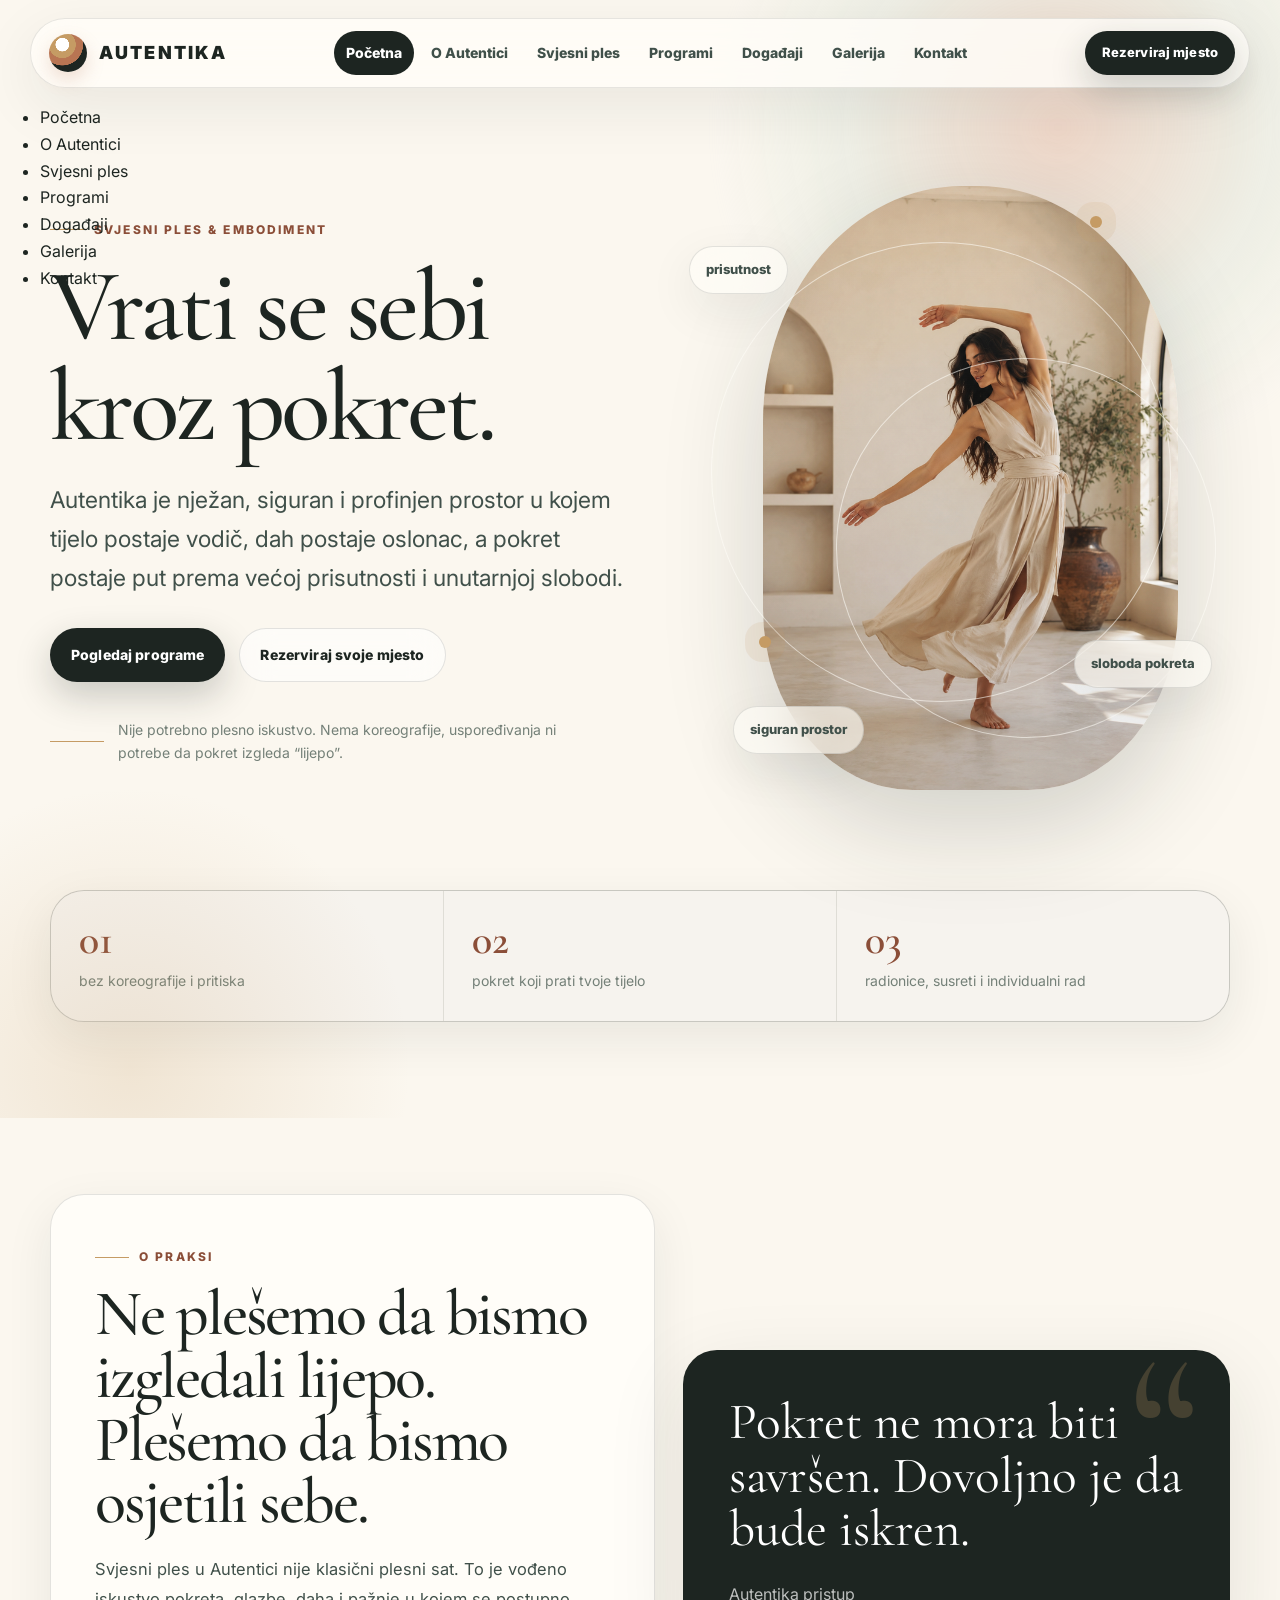
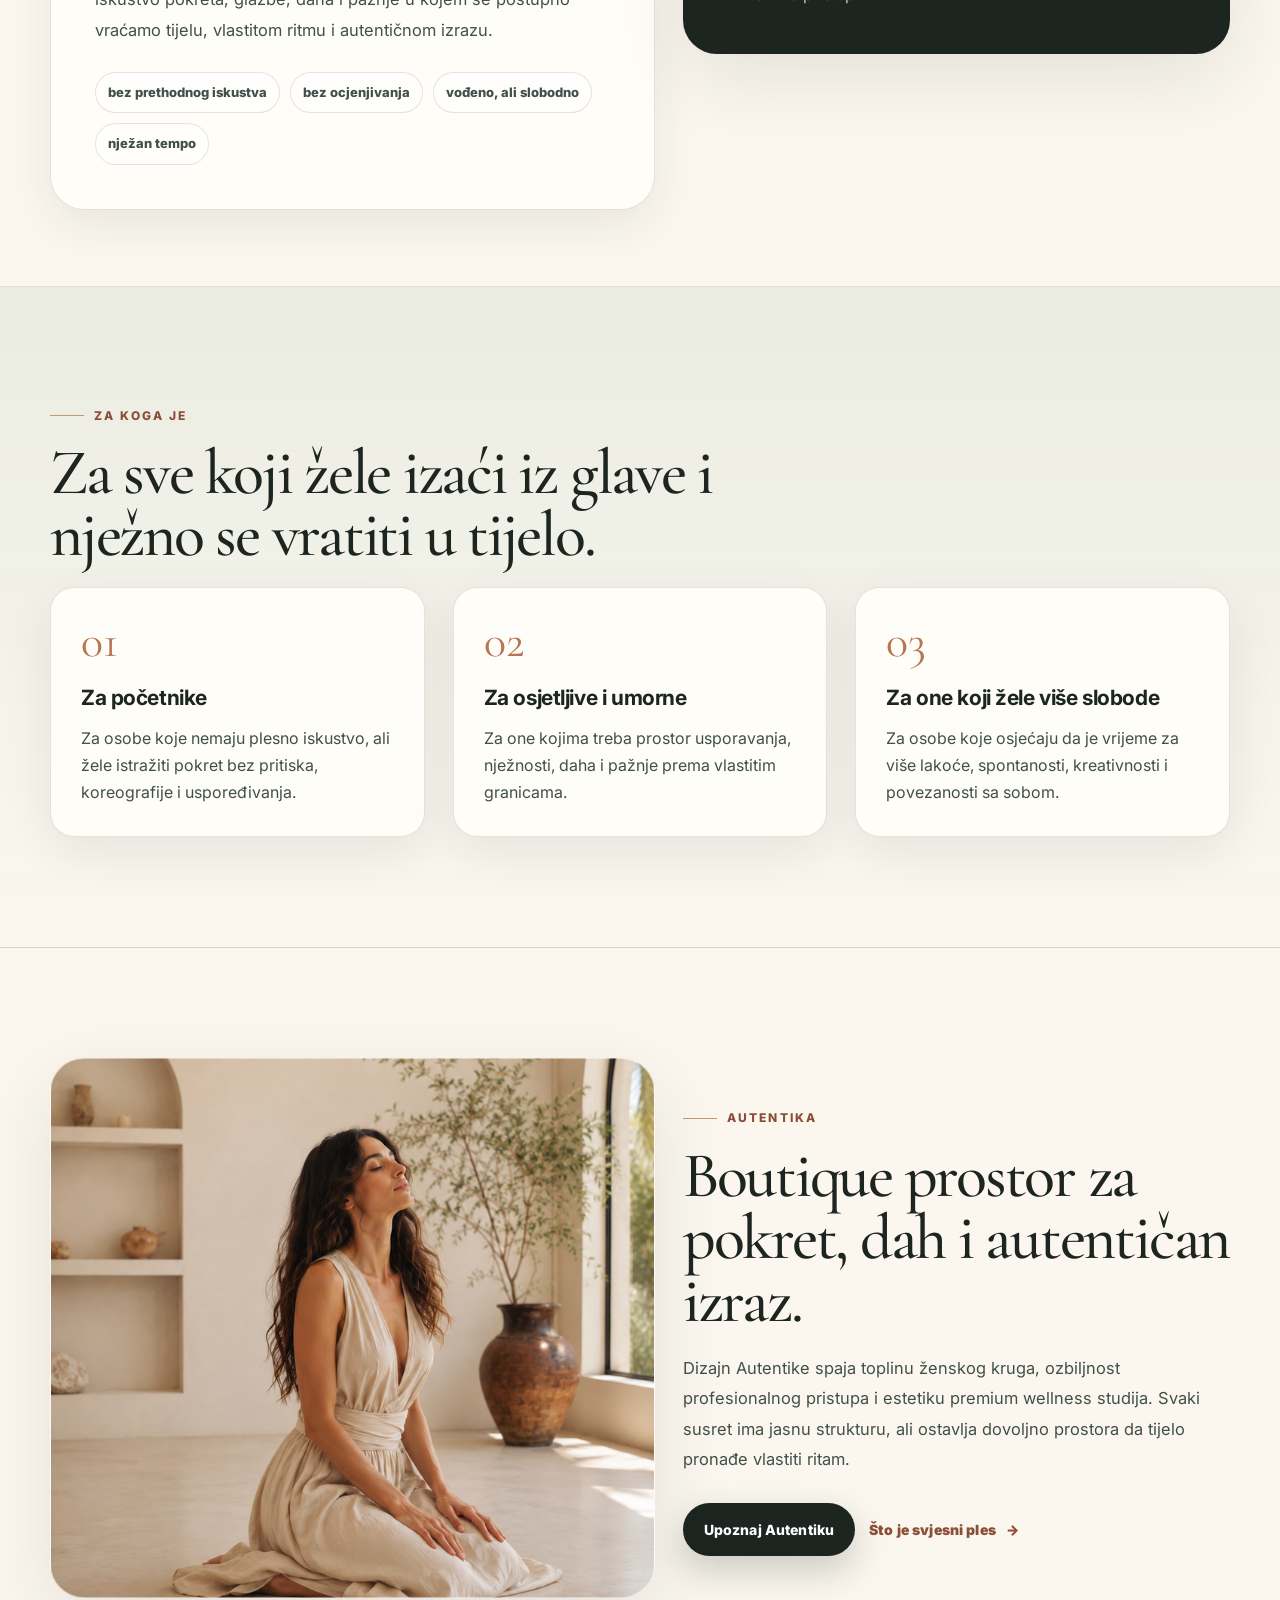
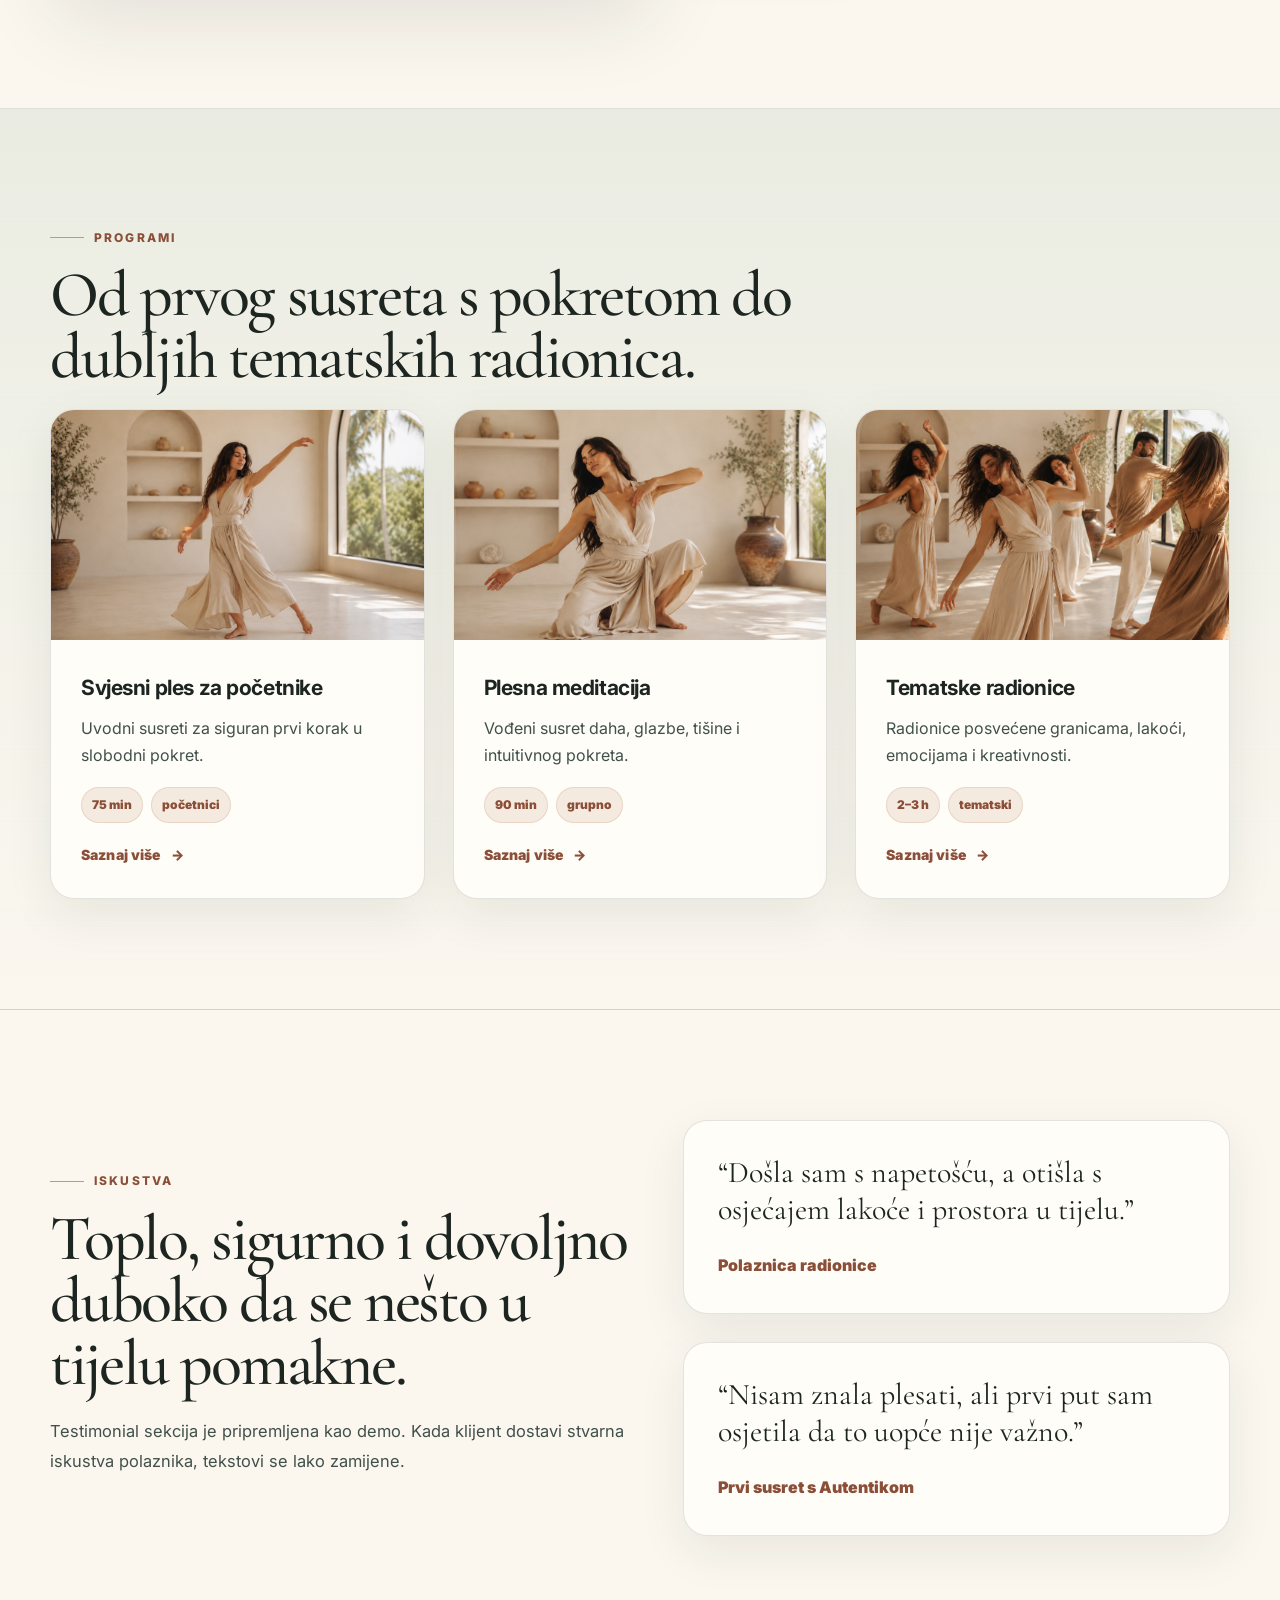
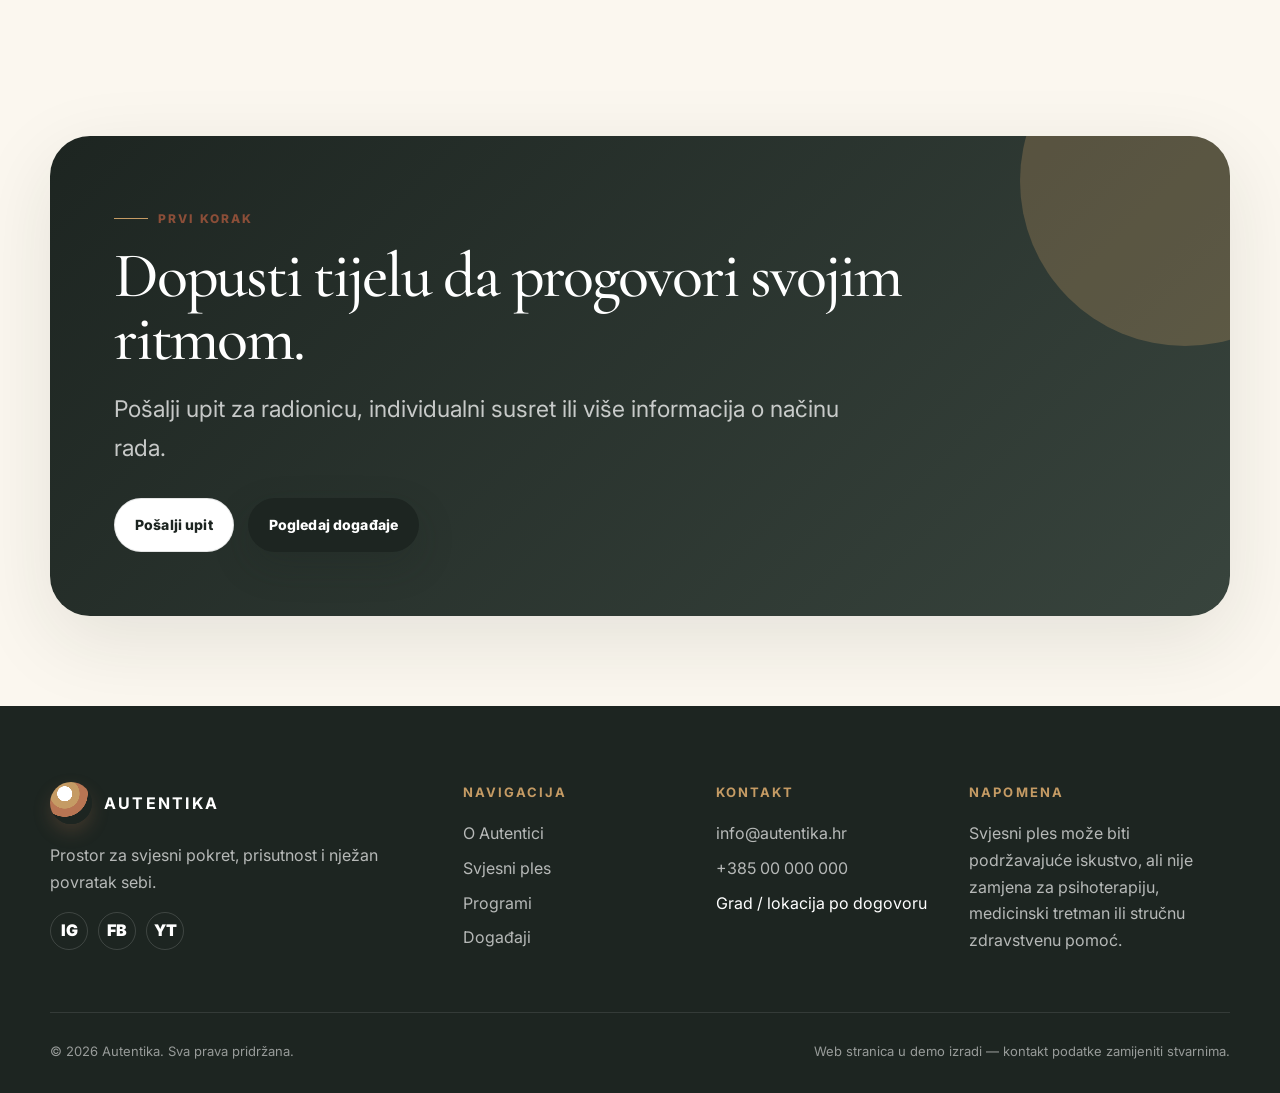
==== commit 9c814b18: "1" ====
--- a/index.html
+++ b/index.html
@@ -1,226 +1,217 @@
-<!DOCTYPE html>
+<!doctype html>
 <html lang="hr">
 <head>
-  <meta charset="UTF-8" />
-  <meta name="viewport" content="width=device-width, initial-scale=1.0" />
-  <title>Svjesni ples | Premium radionice pokreta i plesne meditacije</title>
-  <meta name="description" content="Premium web stranica za svjesni ples, plesnu meditaciju, slobodni pokret i embodiment radionice." />
-  <meta name="theme-color" content="#161412" />
-  <link rel="icon" type="image/svg+xml" href="assets/img/favicon.svg" />
-  <link rel="preconnect" href="https://fonts.googleapis.com" />
-  <link rel="preconnect" href="https://fonts.gstatic.com" crossorigin />
-  <link href="https://fonts.googleapis.com/css2?family=Cormorant+Garamond:wght@400;500;600;700&family=Inter:wght@400;500;600;700;800&display=swap" rel="stylesheet" />
-  <link rel="stylesheet" href="assets/css/style.css" />
+  <meta charset="utf-8">
+  <meta name="viewport" content="width=device-width, initial-scale=1">
+  <title>Autentika | Svjesni ples i embodiment praksa</title>
+  <meta name="description" content="Premium web stranica za Autentika — svjesni ples, plesna meditacija, slobodni pokret i embodiment radionice.">
+  <meta name="theme-color" content="#fbf7ef">
+  <link rel="icon" href="assets/img/favicon.svg" type="image/svg+xml">
+  <link rel="preconnect" href="https://fonts.googleapis.com">
+  <link rel="preconnect" href="https://fonts.gstatic.com" crossorigin>
+  <link href="https://fonts.googleapis.com/css2?family=Cormorant+Garamond:wght@400;500;600;700&family=Inter:wght@400;500;600;700;800;900&display=swap" rel="stylesheet">
+  <link rel="preload" as="image" href="assets/img/autentika-hero.avif">
+  <link rel="stylesheet" href="assets/css/style.css">
 </head>
 <body>
-  <div class="site-shell">
-    <div class="noise" aria-hidden="true"></div>
-    <header class="header" data-header>
-      <nav class="navbar" aria-label="Glavna navigacija">
-        <a class="brand" href="index.html" aria-label="Svjesni ples početna">
+
+    <a class="skip-link" href="#main">Preskoči na sadržaj</a>
+    <header class="site-header" aria-label="Glavna navigacija">
+      <div class="nav-shell">
+        <a class="brand" href="index.html" aria-label="Autentika početna">
           <span class="brand-mark" aria-hidden="true"></span>
-          <span class="brand-title"><strong>VAŠ LOGO</strong><span>Svjesni ples</span></span>
+          <span>Autentika</span>
         </a>
-        <div class="nav-links" data-nav-links>
-          <a href="index.html" class="active">Početna</a>
-<a href="o-svjesnom-plesu.html" class="">O plesu</a>
-<a href="programi.html" class="">Programi</a>
-<a href="voditelj.html" class="">Voditelj</a>
-<a href="raspored.html" class="">Raspored</a>
-<a href="galerija.html" class="">Galerija</a>
-<a href="faq.html" class="">FAQ</a>
-<a href="kontakt.html" class="">Kontakt</a>
+        <nav aria-label="Desktop navigacija">
+          <ul class="nav-links">
+            <li><a href="index.html" data-nav-link>Početna</a></li>
+<li><a href="o-autentici.html" data-nav-link>O Autentici</a></li>
+<li><a href="svjesni-ples.html" data-nav-link>Svjesni ples</a></li>
+<li><a href="programi.html" data-nav-link>Programi</a></li>
+<li><a href="dogadaji.html" data-nav-link>Događaji</a></li>
+<li><a href="galerija.html" data-nav-link>Galerija</a></li>
+<li><a href="kontakt.html" data-nav-link>Kontakt</a></li>
+          </ul>
+        </nav>
+        <a class="btn btn-primary nav-cta" href="kontakt.html">Rezerviraj mjesto</a>
+        <button class="menu-toggle" type="button" data-menu-toggle aria-label="Otvori izbornik" aria-expanded="false">
+          <span></span><span></span><span></span>
+        </button>
+      </div>
+      <div class="mobile-panel" data-mobile-panel>
+        <ul>
+          <li><a href="index.html" data-nav-link>Početna</a></li>
+<li><a href="o-autentici.html" data-nav-link>O Autentici</a></li>
+<li><a href="svjesni-ples.html" data-nav-link>Svjesni ples</a></li>
+<li><a href="programi.html" data-nav-link>Programi</a></li>
+<li><a href="dogadaji.html" data-nav-link>Događaji</a></li>
+<li><a href="galerija.html" data-nav-link>Galerija</a></li>
+<li><a href="kontakt.html" data-nav-link>Kontakt</a></li>
+        </ul>
+      </div>
+    </header>
+    
+<main id="main">
+
+<section class="hero">
+  <div class="container">
+    <div class="hero-grid">
+      <div class="hero-copy">
+        <p class="eyebrow reveal">Svjesni ples & embodiment</p>
+        <h1 class="display reveal delay-1">Vrati se sebi kroz pokret.</h1>
+        <p class="lead reveal delay-2">Autentika je nježan, siguran i profinjen prostor u kojem tijelo postaje vodič, dah postaje oslonac, a pokret postaje put prema većoj prisutnosti i unutarnjoj slobodi.</p>
+        <div class="btn-row reveal delay-3">
+          <a class="btn btn-primary" href="programi.html">Pogledaj programe</a>
+          <a class="btn btn-secondary" href="kontakt.html">Rezerviraj svoje mjesto</a>
         </div>
-        <div class="nav-actions">
-          <a class="btn btn-primary desktop-only" href="kontakt.html">Rezerviraj mjesto</a>
-          <button class="menu-toggle" type="button" data-menu-toggle aria-label="Otvori izbornik" aria-expanded="false"><span></span></button>
-        </div>
-      </nav>
-    </header>
-
-    <main>
-
-      <section class="hero">
-        <div class="container hero-grid">
-          <div class="hero-copy reveal">
-            <span class="eyebrow">Svjesni ples · slobodni pokret · prisutnost</span>
-            <h1>Vrati se sebi kroz pokret.</h1>
-            <p class="lead">Svjesni ples je prostor u kojem tijelo vodi, dah omekšava, a pokret postaje put prema većoj prisutnosti, slobodi i unutarnjem miru.</p>
-            <div class="hero-actions">
-              <a class="btn btn-primary" href="programi.html">Pogledaj radionice</a>
-              <a class="btn btn-secondary" href="kontakt.html">Rezerviraj svoje mjesto</a>
-            </div>
-            <div class="hero-note">
-              <span>“</span>
-              <p>Ne plešemo da bismo izgledali lijepo. Plešemo da bismo osjetili sebe.</p>
-            </div>
-          </div>
-          <div class="hero-visual reveal reveal-delay-1" aria-label="Apstraktni prikaz svjesnog plesa">
-            <span class="orb one"></span>
-            <span class="orb two"></span>
-            <div class="dance-card large">
-              <span class="flow-line"></span>
-              <span class="flow-line"></span>
-              <span class="dance-figure"></span>
-              <div class="floating-info">
-                <strong>Bez koreografije.</strong>
-                <p class="small-text">Samo tijelo, glazba, dah i siguran prostor za autentičan pokret.</p>
-              </div>
-            </div>
-            <div class="dance-card small">
-              <span class="dance-figure"></span>
-            </div>
-          </div>
-        </div>
-      </section>
-
-      <section class="section compact">
-        <div class="container stats-row">
-          <div class="stat-card reveal"><strong>01</strong><p>Nije potrebno prethodno plesno iskustvo.</p></div>
-          <div class="stat-card reveal reveal-delay-1"><strong>02</strong><p>Pokret se ne ocjenjuje i ne uspoređuje.</p></div>
-          <div class="stat-card reveal reveal-delay-2"><strong>03</strong><p>Svaki susret njeguje sigurnost, granice i prisutnost.</p></div>
-        </div>
-      </section>
-
-      <section class="section ivory-section">
-        <div class="container intro-grid">
-          <div class="section-head reveal">
-            <span class="eyebrow">Što je svjesni ples?</span>
-            <h2>Pokret kao tihi povratak tijelu.</h2>
-          </div>
-          <div class="editorial-block reveal reveal-delay-1">
-            <p>Svjesni ples nije plesni nastup i nije sat koreografije. To je iskustvo u kojem kroz glazbu, dah i slobodan pokret pažljivo slušamo vlastito tijelo.</p>
-            <p>U ovom prostoru nema ispravnog ili pogrešnog pokreta. Postoji samo iskren susret sa sobom, vlastitim ritmom, emocijama i granicama.</p>
-            <p>Namijenjen je svima koji žele više prisutnosti, lakoće, kreativnosti i povezanosti — bez potrebe da “znaju plesati”.</p>
-          </div>
-        </div>
-      </section>
-
-      <section class="section">
-        <div class="container">
-          <div class="section-head center reveal">
-            <span class="eyebrow">Vrijednosti prostora</span>
-            <h2>Tri temelja svakog susreta.</h2>
-            <p class="lead">Radionice su oblikovane tako da podrže tijelo, emocije i osobni ritam svakog polaznika.</p>
-          </div>
-          <div class="card-grid">
-            <article class="lux-card reveal">
-              <div class="number">01</div>
-              <h3>Prisutnost</h3>
-              <p>Učimo zastati, osjetiti dah i prepoznati što je u tijelu živo upravo sada.</p>
-              <span class="tag">Dah i tijelo</span>
-            </article>
-            <article class="lux-card reveal reveal-delay-1">
-              <div class="number">02</div>
-              <h3>Sloboda pokreta</h3>
-              <p>Bez koreografije, bez ogledala i bez uspoređivanja. Pokret nastaje iznutra.</p>
-              <span class="tag">Bez pritiska</span>
-            </article>
-            <article class="lux-card reveal reveal-delay-2">
-              <div class="number">03</div>
-              <h3>Povezanost</h3>
-              <p>Njegujemo siguran prostor u kojem je moguće biti sam sa sobom i dio zajednice.</p>
-              <span class="tag">Siguran prostor</span>
-            </article>
-          </div>
-        </div>
-      </section>
-
-      <section class="section ivory-section">
-        <div class="container split-grid">
-          <div class="image-grid reveal">
-            <div class="photo-placeholder" data-label="Placeholder fotografija"><span class="silhouette"></span></div>
-            <div class="image-stack">
-              <div class="photo-placeholder small" data-label="Radionica"></div>
-              <div class="photo-placeholder small" data-label="Pokret"></div>
-            </div>
-          </div>
-          <div class="section-head reveal reveal-delay-1">
-            <span class="eyebrow">Programi</span>
-            <h2>Radionice za početnike, grupe i individualni rad.</h2>
-            <p class="lead">Svaki program može se prilagoditi prostoru, grupi i razini iskustva polaznika.</p>
-            <div class="hero-actions">
-              <a class="btn btn-primary" href="programi.html">Istraži programe</a>
-              <a class="btn btn-secondary" href="raspored.html">Pogledaj raspored</a>
-            </div>
-          </div>
-        </div>
-      </section>
-
-      <section class="section">
-        <div class="container">
-          <div class="section-head center reveal">
-            <span class="eyebrow">Iskustva polaznika</span>
-            <h2>Toplo, sigurno i oslobađajuće.</h2>
-          </div>
-          <div class="testimonial-grid">
-            <article class="lux-card testimonial reveal"><p>“Došla sam s puno napetosti, a otišla s osjećajem lakoće i prostora u tijelu.”</p><strong>— Polaznica radionice</strong></article>
-            <article class="lux-card testimonial reveal reveal-delay-1"><p>“Ovo nije bio sat plesa, nego susret sa sobom. Prvi put nisam razmišljala kako izgledam.”</p><strong>— Polaznik susreta</strong></article>
-            <article class="lux-card testimonial reveal reveal-delay-2"><p>“Nisam znala plesati, ali sam odmah osjetila da to ovdje nije ni važno.”</p><strong>— Polaznica početne grupe</strong></article>
-          </div>
-        </div>
-      </section>
-
-      <section class="section compact">
-        <div class="container">
-          <div class="cta-band reveal">
-            <div>
-              <span class="eyebrow">Prvi korak</span>
-              <h2>Dođi takav/takva kakav jesi.</h2>
-              <p class="lead">Za početak je dovoljno samo malo znatiželje, udobna odjeća i spremnost da poslušaš tijelo.</p>
-            </div>
-            <a class="btn btn-primary" href="kontakt.html">Pošalji upit</a>
-          </div>
-        </div>
-      </section>
-
-    </main>
-
-    <footer class="footer">
+        <div class="hero-note reveal delay-3"><span class="note-line"></span><span>Nije potrebno plesno iskustvo. Nema koreografije, uspoređivanja ni potrebe da pokret izgleda “lijepo”.</span></div>
+      </div>
+      <div class="visual-frame reveal delay-1" aria-label="Fotografija svjesnog plesa">
+        <div class="dance-portrait"></div>
+        <div class="motion-line a"></div>
+        <div class="motion-line b"></div>
+        <div class="motion-dot a"></div>
+        <div class="motion-dot b"></div>
+        <div class="orbit-card one">prisutnost</div>
+        <div class="orbit-card two">sloboda pokreta</div>
+        <div class="orbit-card three">siguran prostor</div>
+      </div>
+    </div>
+    <div class="stats-strip reveal">
+      <div class="stat"><b>01</b><span>bez koreografije i pritiska</span></div>
+      <div class="stat"><b>02</b><span>pokret koji prati tvoje tijelo</span></div>
+      <div class="stat"><b>03</b><span>radionice, susreti i individualni rad</span></div>
+    </div>
+  </div>
+</section>
+
+<section class="section section-tight">
+  <div class="container grid two">
+    <div class="intro-card reveal">
+      <p class="eyebrow">O praksi</p>
+      <h2 class="section-title">Ne plešemo da bismo izgledali lijepo. Plešemo da bismo osjetili sebe.</h2>
+      <p class="copy">Svjesni ples u Autentici nije klasični plesni sat. To je vođeno iskustvo pokreta, glazbe, daha i pažnje u kojem se postupno vraćamo tijelu, vlastitom ritmu i autentičnom izrazu.</p>
+      <div class="pill-list">
+        <span class="pill">bez prethodnog iskustva</span>
+        <span class="pill">bez ocjenjivanja</span>
+        <span class="pill">vođeno, ali slobodno</span>
+        <span class="pill">nježan tempo</span>
+      </div>
+    </div>
+    <div class="quote-card reveal delay-1">
+      <p>Pokret ne mora biti savršen. Dovoljno je da bude iskren.</p>
+      <span>Autentika pristup</span>
+    </div>
+  </div>
+</section>
+
+<section class="section soft-band">
+  <div class="container">
+    <p class="eyebrow reveal">Za koga je</p>
+    <h2 class="section-title reveal delay-1">Za sve koji žele izaći iz glave i nježno se vratiti u tijelo.</h2>
+    <div class="grid three">
+      <article class="card reveal"><span class="num">01</span><h3>Za početnike</h3><p>Za osobe koje nemaju plesno iskustvo, ali žele istražiti pokret bez pritiska, koreografije i uspoređivanja.</p></article>
+      <article class="card reveal delay-1"><span class="num">02</span><h3>Za osjetljive i umorne</h3><p>Za one kojima treba prostor usporavanja, nježnosti, daha i pažnje prema vlastitim granicama.</p></article>
+      <article class="card reveal delay-2"><span class="num">03</span><h3>Za one koji žele više slobode</h3><p>Za osobe koje osjećaju da je vrijeme za više lakoće, spontanosti, kreativnosti i povezanosti sa sobom.</p></article>
+    </div>
+  </div>
+</section>
+
+<section class="section">
+  <div class="container grid two">
+    <div class="image-placeholder image-photo photo-home reveal" aria-label="Autentika boutique prostor"></div>
+    <div class="reveal delay-1">
+      <p class="eyebrow">Autentika</p>
+      <h2 class="section-title">Boutique prostor za pokret, dah i autentičan izraz.</h2>
+      <p class="copy">Dizajn Autentike spaja toplinu ženskog kruga, ozbiljnost profesionalnog pristupa i estetiku premium wellness studija. Svaki susret ima jasnu strukturu, ali ostavlja dovoljno prostora da tijelo pronađe vlastiti ritam.</p>
+      <div class="btn-row" style="margin-top:28px">
+        <a class="btn btn-primary" href="o-autentici.html">Upoznaj Autentiku</a>
+        <a class="btn btn-ghost" href="svjesni-ples.html">Što je svjesni ples</a>
+      </div>
+    </div>
+  </div>
+</section>
+
+<section class="section soft-band">
+  <div class="container">
+    <p class="eyebrow reveal">Programi</p>
+    <h2 class="section-title reveal delay-1">Od prvog susreta s pokretom do dubljih tematskih radionica.</h2>
+    <div class="grid three">
+      <article class="card program-card reveal"><div class="program-media media-photo program-1"></div><div class="program-content"><h3>Svjesni ples za početnike</h3><p>Uvodni susreti za siguran prvi korak u slobodni pokret.</p><div class="meta"><span>75 min</span><span>početnici</span></div><a class="btn btn-ghost" href="programi.html">Saznaj više</a></div></article>
+      <article class="card program-card reveal delay-1"><div class="program-media media-photo program-2"></div><div class="program-content"><h3>Plesna meditacija</h3><p>Vođeni susret daha, glazbe, tišine i intuitivnog pokreta.</p><div class="meta"><span>90 min</span><span>grupno</span></div><a class="btn btn-ghost" href="programi.html">Saznaj više</a></div></article>
+      <article class="card program-card reveal delay-2"><div class="program-media media-photo program-3"></div><div class="program-content"><h3>Tematske radionice</h3><p>Radionice posvećene granicama, lakoći, emocijama i kreativnosti.</p><div class="meta"><span>2–3 h</span><span>tematski</span></div><a class="btn btn-ghost" href="programi.html">Saznaj više</a></div></article>
+    </div>
+  </div>
+</section>
+
+<section class="section">
+  <div class="container grid two">
+    <div class="reveal">
+      <p class="eyebrow">Iskustva</p>
+      <h2 class="section-title">Toplo, sigurno i dovoljno duboko da se nešto u tijelu pomakne.</h2>
+      <p class="copy">Testimonial sekcija je pripremljena kao demo. Kada klijent dostavi stvarna iskustva polaznika, tekstovi se lako zamijene.</p>
+    </div>
+    <div class="grid">
+      <article class="card testimonial reveal delay-1"><p>“Došla sam s napetošću, a otišla s osjećajem lakoće i prostora u tijelu.”</p><span>Polaznica radionice</span></article>
+      <article class="card testimonial reveal delay-2"><p>“Nisam znala plesati, ali prvi put sam osjetila da to uopće nije važno.”</p><span>Prvi susret s Autentikom</span></article>
+    </div>
+  </div>
+</section>
+
+<section class="cta-section">
+  <div class="container">
+    <div class="cta-box reveal">
+      <p class="eyebrow">Prvi korak</p>
+      <h2 class="section-title">Dopusti tijelu da progovori svojim ritmom.</h2>
+      <p class="lead">Pošalji upit za radionicu, individualni susret ili više informacija o načinu rada.</p>
+      <div class="btn-row"><a class="btn btn-secondary" href="kontakt.html">Pošalji upit</a><a class="btn btn-primary" href="dogadaji.html">Pogledaj događaje</a></div>
+    </div>
+  </div>
+</section>
+
+</main>
+
+    <footer class="site-footer">
       <div class="container">
         <div class="footer-grid">
           <div>
-            <a class="brand" href="index.html">
-              <span class="brand-mark" aria-hidden="true"></span>
-              <span class="brand-title"><strong>VAŠ LOGO</strong><span>Svjesni ples</span></span>
-            </a>
-            <p style="margin-top: 18px; max-width: 330px;">Prostor za pokret, prisutnost i povratak sebi. Bez koreografije, bez pritiska, u ritmu koji tijelo samo prepoznaje.</p>
-          </div>
-          <div>
-            <h4>Navigacija</h4>
-            <div class="footer-links">
-              <a href="o-svjesnom-plesu.html">O svjesnom plesu</a>
-              <a href="programi.html">Programi</a>
-              <a href="raspored.html">Raspored</a>
-              <a href="kontakt.html">Kontakt</a>
+            <div class="footer-brand"><span class="brand-mark" aria-hidden="true"></span><b>Autentika</b></div>
+            <p>Prostor za svjesni pokret, prisutnost i nježan povratak sebi.</p>
+            <div class="socials" aria-label="Društvene mreže">
+              <a href="#" aria-label="Instagram">IG</a>
+              <a href="#" aria-label="Facebook">FB</a>
+              <a href="#" aria-label="YouTube">YT</a>
             </div>
           </div>
           <div>
-            <h4>Programi</h4>
-            <div class="footer-links">
-              <a href="programi.html">Ples za početnike</a>
-              <a href="programi.html">Plesna meditacija</a>
-              <a href="programi.html">Tematske radionice</a>
-              <a href="programi.html">Individualni susreti</a>
-            </div>
-          </div>
-          <div>
-            <h4>Kontakt</h4>
-            <div class="footer-links">
-              <a href="mailto:info@vasa-domena.hr">info@vasa-domena.hr</a>
-              <a href="tel:+385000000000">+385 00 000 0000</a>
-              <a href="kontakt.html">Grad / lokacija</a>
-              <a href="#">Instagram</a>
-            </div>
+            <h3>Navigacija</h3>
+            <ul class="footer-links">
+              <li><a href="o-autentici.html">O Autentici</a></li>
+              <li><a href="svjesni-ples.html">Svjesni ples</a></li>
+              <li><a href="programi.html">Programi</a></li>
+              <li><a href="dogadaji.html">Događaji</a></li>
+            </ul>
+          </div>
+          <div>
+            <h3>Kontakt</h3>
+            <ul class="footer-links">
+              <li><a href="mailto:info@autentika.hr">info@autentika.hr</a></li>
+              <li><a href="tel:+385000000000">+385 00 000 000</a></li>
+              <li>Grad / lokacija po dogovoru</li>
+            </ul>
+          </div>
+          <div>
+            <h3>Napomena</h3>
+            <p>Svjesni ples može biti podržavajuće iskustvo, ali nije zamjena za psihoterapiju, medicinski tretman ili stručnu zdravstvenu pomoć.</p>
           </div>
         </div>
         <div class="footer-bottom">
-          <span>© <span data-year></span> Svjesni ples. Sva prava pridržana.</span>
-          <span>Premium web demo · spremno za GitHub i Cloudflare Pages</span>
+          <span>© 2026 Autentika. Sva prava pridržana.</span>
+          <span>Web stranica u demo izradi — kontakt podatke zamijeniti stvarnima.</span>
         </div>
       </div>
     </footer>
-  </div>
-  <script src="assets/js/main.js"></script>
+    
+<script src="assets/js/main.js"></script>
 </body>
 </html>
--- a/assets/css/style.css
+++ b/assets/css/style.css
@@ -1,1245 +1,229 @@
-:root {
-  --bg: #161412;
-  --bg-2: #201c18;
-  --surface: rgba(255, 250, 240, 0.07);
-  --surface-strong: rgba(255, 250, 240, 0.11);
-  --text: #f8efe3;
-  --muted: #cdbfac;
-  --soft: #efe1ce;
-  --ivory: #fbf4e9;
-  --ivory-2: #f3e6d4;
-  --ink: #211b17;
-  --gold: #d7b46a;
-  --gold-2: #f0d9a1;
-  --sage: #9aa682;
-  --rose: #b67d74;
-  --terra: #9f6548;
-  --line: rgba(215, 180, 106, 0.24);
-  --white-line: rgba(255, 255, 255, 0.12);
-  --shadow: 0 28px 80px rgba(0, 0, 0, 0.35);
-  --radius-xl: 34px;
-  --radius-lg: 24px;
-  --radius-md: 16px;
-  --container: 1180px;
-  --ease: cubic-bezier(.19,1,.22,1);
+:root{
+  --ink:#1d2521;
+  --ink-soft:#40504a;
+  --muted:#748078;
+  --cream:#fbf7ef;
+  --sand:#efe4d2;
+  --linen:#fffdf8;
+  --clay:#b87553;
+  --clay-dark:#8b4e38;
+  --sage:#6f806f;
+  --sage-soft:#dbe3d7;
+  --gold:#c59b64;
+  --rose:#e7c7b5;
+  --line:rgba(29,37,33,.12);
+  --shadow:0 24px 80px rgba(29,37,33,.10);
+  --shadow-soft:0 16px 48px rgba(29,37,33,.08);
+  --radius-xl:34px;
+  --radius-lg:24px;
+  --radius-md:16px;
+  --container:1180px;
+}
+*{box-sizing:border-box}
+html{scroll-behavior:smooth}
+body{
+  margin:0;
+  font-family:Inter, ui-sans-serif, system-ui, -apple-system, BlinkMacSystemFont, "Segoe UI", sans-serif;
+  color:var(--ink);
+  background:var(--cream);
+  line-height:1.68;
+  overflow-x:hidden;
+}
+body.nav-open{overflow:hidden}
+img{max-width:100%;display:block}
+a{color:inherit;text-decoration:none}
+button,input,textarea,select{font:inherit}
+::selection{background:var(--rose);color:var(--ink)}
+.skip-link{position:absolute;left:-999px;top:auto;width:1px;height:1px;overflow:hidden}
+.skip-link:focus{left:18px;top:18px;width:auto;height:auto;z-index:9999;background:var(--ink);color:#fff;padding:10px 14px;border-radius:999px}
+.container{width:min(calc(100% - 40px),var(--container));margin:0 auto}
+.eyebrow{
+  display:inline-flex;align-items:center;gap:10px;
+  color:var(--clay-dark);
+  font-size:12px;font-weight:800;letter-spacing:.18em;text-transform:uppercase;
+  margin:0 0 16px;
+}
+.eyebrow:before{content:"";width:34px;height:1px;background:var(--gold);display:inline-block}
+.display,.section-title,.page-title,.serif{
+  font-family:"Cormorant Garamond", Georgia, serif;
+  font-weight:500;
+  line-height:.98;
+  letter-spacing:-.035em;
+}
+.display{font-size:clamp(56px,8vw,112px);margin:0 0 24px;max-width:880px}
+.page-title{font-size:clamp(48px,7vw,96px);margin:0 0 22px;max-width:920px}
+.section-title{font-size:clamp(38px,5vw,72px);margin:0 0 20px;max-width:820px}
+.lead{font-size:clamp(18px,2vw,23px);color:var(--ink-soft);line-height:1.7;max-width:730px;margin:0 0 30px}
+.copy{color:var(--ink-soft);font-size:16.5px;line-height:1.85}
+.muted{color:var(--muted)}
+strong{font-weight:800;color:var(--ink)}
+.section{padding:110px 0;position:relative}
+.section-tight{padding:76px 0}
+.grid{display:grid;gap:28px}
+.two{grid-template-columns:1.05fr .95fr;align-items:center}
+.three{grid-template-columns:repeat(3,1fr)}
+.four{grid-template-columns:repeat(4,1fr)}
+.btn-row{display:flex;gap:14px;flex-wrap:wrap;align-items:center}
+.btn{
+  border:1px solid transparent;border-radius:999px;padding:14px 20px;
+  display:inline-flex;align-items:center;justify-content:center;gap:10px;
+  min-height:52px;font-weight:800;font-size:14px;letter-spacing:.01em;
+  transition:transform .25s ease,box-shadow .25s ease,background .25s ease,color .25s ease,border .25s ease;
+  cursor:pointer;
+}
+.btn:hover{transform:translateY(-2px)}
+.btn-primary{background:var(--ink);color:#fff;box-shadow:0 14px 36px rgba(29,37,33,.22)}
+.btn-primary:hover{background:#0f1713}
+.btn-secondary{background:rgba(255,255,255,.58);border-color:var(--line);color:var(--ink);backdrop-filter:blur(16px)}
+.btn-secondary:hover{background:#fff;box-shadow:var(--shadow-soft)}
+.btn-ghost{padding:0;border:0;color:var(--clay-dark);font-weight:900;min-height:auto}
+.btn-ghost:after{content:"→";transition:transform .25s ease}.btn-ghost:hover:after{transform:translateX(4px)}
+.site-header{
+  position:fixed;inset:18px 0 auto;z-index:1000;pointer-events:none;
+}
+.nav-shell{
+  width:min(calc(100% - 36px),1220px);margin:0 auto;
+  display:flex;align-items:center;justify-content:space-between;gap:18px;
+  padding:12px 14px 12px 18px;border:1px solid rgba(29,37,33,.11);
+  background:rgba(255,253,248,.82);backdrop-filter:blur(22px);
+  border-radius:999px;box-shadow:0 18px 60px rgba(29,37,33,.08);
+  pointer-events:auto;
+}
+.brand{display:flex;align-items:center;gap:12px;font-weight:900;letter-spacing:.02em;min-width:max-content}
+.brand-mark{
+  width:38px;height:38px;border-radius:50%;
+  background:radial-gradient(circle at 35% 28%, #fff 0 18%, var(--gold) 19% 36%, var(--clay) 37% 56%, var(--ink) 57% 100%);
+  box-shadow:0 8px 18px rgba(184,117,83,.22);
+}
+.brand span{font-size:18px;text-transform:uppercase;letter-spacing:.12em}
+.nav-links{display:flex;align-items:center;gap:5px;list-style:none;margin:0;padding:0}
+.nav-links a{display:block;padding:10px 12px;border-radius:999px;color:var(--ink-soft);font-size:14px;font-weight:800;transition:.25s ease}
+.nav-links a:hover,.nav-links a.active{background:var(--ink);color:#fff}
+.nav-cta{padding:10px 16px;min-height:42px;font-size:13px}
+.menu-toggle{display:none;width:46px;height:46px;border-radius:50%;border:1px solid var(--line);background:#fff;position:relative;cursor:pointer}
+.menu-toggle span{position:absolute;left:13px;right:13px;height:2px;background:var(--ink);border-radius:99px;transition:.25s ease}
+.menu-toggle span:nth-child(1){top:16px}.menu-toggle span:nth-child(2){top:23px}.menu-toggle span:nth-child(3){top:30px}
+body.nav-open .menu-toggle span:nth-child(1){top:23px;transform:rotate(45deg)}
+body.nav-open .menu-toggle span:nth-child(2){opacity:0}
+body.nav-open .menu-toggle span:nth-child(3){top:23px;transform:rotate(-45deg)}
+.hero{min-height:100vh;padding:168px 0 96px;display:flex;align-items:center;position:relative;overflow:hidden}
+.hero:before{
+  content:"";position:absolute;inset:-20% -10% auto auto;width:700px;height:700px;border-radius:50%;
+  background:radial-gradient(circle, rgba(231,199,181,.72), rgba(219,227,215,.44) 42%, transparent 70%);
+  filter:blur(8px);opacity:.95;pointer-events:none;
+}
+.hero:after{
+  content:"";position:absolute;left:-180px;bottom:-260px;width:620px;height:620px;border-radius:50%;
+  background:radial-gradient(circle, rgba(197,155,100,.20), transparent 64%);
+  pointer-events:none;
+}
+.hero-grid{display:grid;grid-template-columns:1.04fr .96fr;gap:52px;align-items:center;position:relative;z-index:1}
+.hero-note{display:flex;align-items:center;gap:14px;margin-top:36px;color:var(--muted);font-size:14px;max-width:560px}
+.note-line{width:54px;height:1px;background:var(--gold);flex:0 0 auto}
+.visual-frame{position:relative;min-height:640px}
+.orbit-card{
+  position:absolute;border-radius:999px;border:1px solid rgba(29,37,33,.12);
+  background:rgba(255,253,248,.64);backdrop-filter:blur(20px);
+  box-shadow:var(--shadow-soft);padding:12px 16px;font-weight:800;color:var(--ink-soft);font-size:13px;z-index:3;
+}
+.orbit-card.one{left:0;top:78px}.orbit-card.two{right:18px;bottom:120px}.orbit-card.three{left:44px;bottom:54px}
+.dance-portrait{
+  position:absolute;inset:18px 52px 18px 74px;border-radius:48% 48% 36% 36% / 39% 39% 30% 30%;
+  background:
+    linear-gradient(140deg, rgba(29,37,33,.10), transparent 42%),
+    radial-gradient(circle at 50% 14%, rgba(255,255,255,.75), transparent 22%),
+    linear-gradient(160deg, #f8efe4 0%, #d9c6ac 36%, #b87553 62%, #314038 100%);
+  box-shadow:0 38px 100px rgba(29,37,33,.18);
+  overflow:hidden;
+}
+.dance-portrait:before{
+  content:"";position:absolute;left:50%;top:18%;width:64px;height:64px;border-radius:50%;background:rgba(255,253,248,.80);transform:translateX(-50%);
+}
+.dance-portrait:after{
+  content:"";position:absolute;left:50%;top:29%;width:230px;height:340px;transform:translateX(-50%) rotate(-8deg);border-radius:52% 48% 38% 40%;
+  background:linear-gradient(150deg, rgba(255,253,248,.90), rgba(231,199,181,.50) 44%, rgba(29,37,33,.26));
+  box-shadow:
+    -130px -24px 0 -110px rgba(255,253,248,.60),
+    130px 12px 0 -110px rgba(255,253,248,.54);
+}
+.motion-line{position:absolute;border:1px solid rgba(255,253,248,.56);border-radius:50%;z-index:2;pointer-events:none}
+.motion-line.a{width:460px;height:460px;left:22px;top:74px;transform:rotate(-18deg)}
+.motion-line.b{width:380px;height:380px;right:14px;bottom:70px;transform:rotate(24deg)}
+.motion-dot{position:absolute;width:12px;height:12px;background:var(--gold);border-radius:50%;box-shadow:0 0 0 14px rgba(197,155,100,.13);z-index:4}
+.motion-dot.a{right:128px;top:48px}.motion-dot.b{left:70px;bottom:160px}
+.stats-strip{margin-top:82px;display:grid;grid-template-columns:repeat(3,1fr);gap:1px;background:var(--line);border:1px solid var(--line);border-radius:var(--radius-xl);overflow:hidden;box-shadow:var(--shadow-soft)}
+.stat{background:rgba(255,253,248,.72);padding:28px}.stat b{display:block;font-family:"Cormorant Garamond", Georgia, serif;font-size:42px;line-height:1;color:var(--clay-dark);font-weight:600}.stat span{display:block;color:var(--muted);font-size:14px;margin-top:8px}
+.intro-card{border-radius:var(--radius-xl);padding:44px;background:var(--linen);border:1px solid var(--line);box-shadow:var(--shadow-soft)}
+.quote-card{border-radius:var(--radius-xl);padding:46px;background:var(--ink);color:#fff;position:relative;overflow:hidden;box-shadow:var(--shadow)}
+.quote-card:before{content:"“";position:absolute;right:28px;top:-28px;font-family:"Cormorant Garamond",Georgia,serif;font-size:220px;line-height:1;color:rgba(197,155,100,.24)}
+.quote-card p{font-family:"Cormorant Garamond",Georgia,serif;font-size:clamp(34px,4vw,54px);line-height:1.05;margin:0 0 24px;position:relative;z-index:1}
+.quote-card span{color:rgba(255,255,255,.70);position:relative;z-index:1}
+.card{background:var(--linen);border:1px solid var(--line);border-radius:var(--radius-lg);padding:30px;box-shadow:var(--shadow-soft);transition:transform .25s ease, box-shadow .25s ease, border .25s ease;position:relative;overflow:hidden}
+.card:hover{transform:translateY(-5px);box-shadow:var(--shadow);border-color:rgba(184,117,83,.28)}
+.card .num{font-family:"Cormorant Garamond",Georgia,serif;font-size:46px;color:var(--clay);line-height:1;margin-bottom:16px;display:block}
+.card h3{font-size:21px;margin:0 0 10px;letter-spacing:-.02em}.card p{margin:0;color:var(--ink-soft)}
+.soft-band{background:linear-gradient(180deg, rgba(219,227,215,.54), rgba(251,247,239,0));border-top:1px solid var(--line);border-bottom:1px solid var(--line)}
+.split-bg{background:linear-gradient(90deg, var(--ink) 0 48%, transparent 48%)}
+.dark-panel{background:var(--ink);color:#fff;border-radius:var(--radius-xl);padding:54px;box-shadow:var(--shadow)}
+.dark-panel .eyebrow{color:var(--gold)}.dark-panel .lead,.dark-panel .copy,.dark-panel .muted{color:rgba(255,255,255,.72)}
+.pill-list{display:flex;flex-wrap:wrap;gap:10px;margin-top:26px}.pill{border:1px solid var(--line);background:rgba(255,255,255,.58);border-radius:999px;padding:9px 12px;color:var(--ink-soft);font-weight:800;font-size:13px}.dark-panel .pill{border-color:rgba(255,255,255,.16);background:rgba(255,255,255,.08);color:#fff}
+.program-card{padding:0;overflow:hidden}.program-media{height:230px;background:linear-gradient(135deg,var(--rose),var(--sage-soft) 54%,var(--sand));position:relative;overflow:hidden}.program-media:before{content:"";position:absolute;inset:26px;border:1px solid rgba(255,255,255,.7);border-radius:40% 60% 45% 55%;transform:rotate(-14deg)}.program-media:after{content:"";position:absolute;width:120px;height:120px;border-radius:50%;background:rgba(255,253,248,.6);left:50%;top:50%;transform:translate(-50%,-50%);box-shadow:0 0 0 64px rgba(255,253,248,.14)}
+.program-content{padding:30px}.meta{display:flex;flex-wrap:wrap;gap:8px;margin:18px 0}.meta span{font-size:12px;font-weight:900;color:var(--clay-dark);background:#f4eadf;border:1px solid rgba(184,117,83,.18);border-radius:999px;padding:7px 10px}
+.event-card{display:grid;grid-template-columns:140px 1fr auto;gap:24px;align-items:center;background:var(--linen);border:1px solid var(--line);border-radius:var(--radius-lg);padding:22px;box-shadow:var(--shadow-soft);margin-bottom:16px}
+.event-date{background:var(--ink);color:#fff;border-radius:20px;padding:18px;text-align:center}.event-date b{display:block;font-family:"Cormorant Garamond",Georgia,serif;font-size:42px;line-height:.9}.event-date span{font-size:12px;font-weight:800;text-transform:uppercase;letter-spacing:.12em;color:rgba(255,255,255,.75)}
+.event-card h3{margin:0 0 6px;font-size:22px}.event-card p{margin:0;color:var(--muted)}
+.gallery-grid{display:grid;grid-template-columns:1.15fr .85fr 1fr;grid-auto-rows:220px;gap:18px}.gallery-item{border-radius:var(--radius-lg);overflow:hidden;background:linear-gradient(135deg,var(--sand),var(--rose),var(--sage-soft));position:relative;box-shadow:var(--shadow-soft)}.gallery-item:after{content:"";position:absolute;inset:20px;border:1px solid rgba(255,255,255,.66);border-radius:inherit}.gallery-item.tall{grid-row:span 2}.gallery-item.wide{grid-column:span 2}.gallery-caption{position:absolute;left:18px;right:18px;bottom:18px;background:rgba(255,253,248,.72);backdrop-filter:blur(14px);border-radius:18px;padding:12px 14px;font-weight:800;color:var(--ink-soft);z-index:2}
+.testimonial{padding:34px}.testimonial p{font-family:"Cormorant Garamond",Georgia,serif;font-size:30px;line-height:1.22;color:var(--ink);margin:0 0 24px}.testimonial span{color:var(--clay-dark);font-weight:900}
+.faq-list{border-top:1px solid var(--line)}.faq-item{border-bottom:1px solid var(--line)}.faq-question{width:100%;padding:24px 0;background:transparent;border:0;display:flex;justify-content:space-between;align-items:center;gap:20px;text-align:left;font-weight:900;font-size:18px;cursor:pointer;color:var(--ink)}.faq-question:after{content:"+";font-size:28px;font-weight:400;color:var(--clay);transition:.25s ease}.faq-item.open .faq-question:after{transform:rotate(45deg)}.faq-answer{max-height:0;overflow:hidden;transition:max-height .32s ease}.faq-answer p{margin:0 0 24px;color:var(--ink-soft)}
+.form-wrap{background:var(--linen);border:1px solid var(--line);border-radius:var(--radius-xl);padding:34px;box-shadow:var(--shadow)}.form-grid{display:grid;grid-template-columns:1fr 1fr;gap:16px}.field{display:flex;flex-direction:column;gap:8px}.field.full{grid-column:1/-1}.field label{font-weight:900;font-size:13px;color:var(--ink-soft)}.field input,.field textarea,.field select{border:1px solid var(--line);background:#fff;border-radius:16px;padding:14px 15px;outline:0;color:var(--ink);transition:border .25s ease,box-shadow .25s ease}.field input:focus,.field textarea:focus,.field select:focus{border-color:rgba(184,117,83,.55);box-shadow:0 0 0 4px rgba(184,117,83,.10)}.field textarea{min-height:130px;resize:vertical}.form-note{font-size:13px;color:var(--muted);margin:14px 0 0}.success-message{display:none;margin-top:16px;padding:14px 16px;background:var(--sage-soft);border:1px solid rgba(111,128,111,.22);border-radius:16px;color:var(--ink-soft);font-weight:800}.success-message.show{display:block}
+.page-hero{padding:170px 0 76px;position:relative;overflow:hidden}.page-hero:before{content:"";position:absolute;right:-120px;top:-180px;width:520px;height:520px;border-radius:50%;background:radial-gradient(circle,rgba(231,199,181,.65),transparent 66%);z-index:0}.page-hero .container{position:relative;z-index:1}.breadcrumb{font-size:13px;font-weight:900;color:var(--muted);margin-bottom:22px}.breadcrumb a{color:var(--clay-dark)}
+.image-placeholder{min-height:540px;border-radius:var(--radius-xl);background:linear-gradient(145deg,var(--sand),var(--rose) 42%,var(--sage-soft));box-shadow:var(--shadow);position:relative;overflow:hidden;border:1px solid rgba(255,255,255,.44)}.image-placeholder:before{content:"";position:absolute;inset:44px;border:1px solid rgba(255,255,255,.65);border-radius:48% 52% 44% 56% / 42% 50% 48% 52%;transform:rotate(-10deg)}.image-placeholder:after{content:"Autentika";position:absolute;left:34px;bottom:30px;font-family:"Cormorant Garamond",Georgia,serif;font-size:62px;color:rgba(29,37,33,.34)}
+.timeline{position:relative;padding-left:28px}.timeline:before{content:"";position:absolute;left:6px;top:8px;bottom:8px;width:1px;background:var(--line)}.timeline-item{position:relative;margin-bottom:24px}.timeline-item:before{content:"";position:absolute;left:-28px;top:8px;width:12px;height:12px;border-radius:50%;background:var(--clay);box-shadow:0 0 0 8px rgba(184,117,83,.10)}.timeline-item h3{margin:0 0 8px}.timeline-item p{margin:0;color:var(--ink-soft)}
+.cta-section{padding:90px 0}.cta-box{border-radius:40px;background:linear-gradient(135deg,var(--ink),#38443d);color:#fff;padding:64px;position:relative;overflow:hidden;box-shadow:var(--shadow)}.cta-box:before{content:"";position:absolute;right:-120px;top:-120px;width:330px;height:330px;border-radius:50%;background:rgba(197,155,100,.28)}.cta-box .section-title{position:relative}.cta-box .lead{color:rgba(255,255,255,.74);position:relative}.cta-box .btn-secondary{background:#fff;color:var(--ink)}
+.site-footer{padding:76px 0 30px;background:var(--ink);color:#fff}.footer-grid{display:grid;grid-template-columns:1.3fr .75fr .75fr .9fr;gap:36px;padding-bottom:42px;border-bottom:1px solid rgba(255,255,255,.10)}.footer-brand{display:flex;align-items:center;gap:12px;margin-bottom:18px}.footer-brand .brand-mark{width:42px;height:42px}.footer-brand b{text-transform:uppercase;letter-spacing:.14em}.footer-grid p,.footer-grid a{color:rgba(255,255,255,.68)}.footer-grid a:hover{color:#fff}.footer-grid h3{font-size:13px;text-transform:uppercase;letter-spacing:.16em;color:var(--gold);margin:0 0 16px}.footer-links{list-style:none;margin:0;padding:0;display:grid;gap:8px}.footer-bottom{display:flex;justify-content:space-between;gap:18px;align-items:center;padding-top:28px;color:rgba(255,255,255,.54);font-size:13px}.socials{display:flex;gap:10px;flex-wrap:wrap}.socials a{width:38px;height:38px;border-radius:50%;border:1px solid rgba(255,255,255,.15);display:flex;align-items:center;justify-content:center;color:#fff;font-weight:900}
+.reveal{opacity:0;transform:translateY(26px);transition:opacity .75s ease, transform .75s ease}.reveal.in-view{opacity:1;transform:none}.delay-1{transition-delay:.08s}.delay-2{transition-delay:.16s}.delay-3{transition-delay:.24s}
+@media (max-width:1040px){
+  .nav-links,.nav-cta{display:none}.menu-toggle{display:block}.nav-shell{border-radius:28px}.mobile-panel{position:fixed;left:18px;right:18px;top:86px;background:rgba(255,253,248,.98);border:1px solid var(--line);border-radius:28px;padding:16px;box-shadow:var(--shadow);display:none;pointer-events:auto}.mobile-panel ul{list-style:none;margin:0;padding:0;display:grid;gap:4px}.mobile-panel a{display:block;padding:14px 14px;border-radius:16px;font-weight:900;color:var(--ink-soft)}.mobile-panel a:hover,.mobile-panel a.active{background:var(--ink);color:#fff}body.nav-open .mobile-panel{display:block}.hero-grid,.two{grid-template-columns:1fr}.hero{padding-top:142px}.visual-frame{min-height:560px;order:-1}.hero-grid .hero-copy{order:1}.three,.four{grid-template-columns:repeat(2,1fr)}.split-bg{background:transparent}.footer-grid{grid-template-columns:1fr 1fr}.event-card{grid-template-columns:120px 1fr}.event-card .btn{grid-column:2}.gallery-grid{grid-template-columns:1fr 1fr}.gallery-item.wide{grid-column:span 1}
+}
+@media (max-width:680px){
+  .container{width:min(calc(100% - 28px),var(--container))}.site-header{inset:12px 0 auto}.nav-shell{width:calc(100% - 24px);padding:10px 10px 10px 14px}.brand span{font-size:16px}.hero{min-height:auto;padding:126px 0 70px}.display{font-size:clamp(52px,15vw,78px)}.page-title{font-size:clamp(44px,13vw,70px)}.section-title{font-size:clamp(36px,11vw,58px)}.lead{font-size:17px}.section{padding:78px 0}.section-tight{padding:58px 0}.hero-grid{gap:28px}.visual-frame{min-height:430px}.dance-portrait{inset:12px 18px 12px 28px;border-radius:44px}.motion-line.a{width:310px;height:310px}.motion-line.b{width:260px;height:260px}.orbit-card{font-size:12px;padding:10px 12px}.orbit-card.one{top:28px}.orbit-card.two{right:0;bottom:52px}.orbit-card.three{left:6px;bottom:8px}.stats-strip,.three,.four,.form-grid,.footer-grid{grid-template-columns:1fr}.stat{padding:22px}.intro-card,.quote-card,.dark-panel,.form-wrap,.cta-box{padding:28px;border-radius:26px}.quote-card p{font-size:34px}.event-card{grid-template-columns:1fr;padding:18px}.event-card .btn{grid-column:auto}.event-date{text-align:left;display:flex;gap:14px;align-items:end}.event-date b{font-size:36px}.gallery-grid{grid-template-columns:1fr;grid-auto-rows:210px}.gallery-item.tall{grid-row:span 1}.page-hero{padding:132px 0 54px}.image-placeholder{min-height:380px}.image-placeholder:after{font-size:48px}.footer-bottom{flex-direction:column;align-items:flex-start}.btn{width:100%}.btn-ghost{width:auto}.mobile-panel{left:12px;right:12px;top:78px}.cta-section{padding:66px 0}
 }
 
-* { box-sizing: border-box; }
 
-html {
-  scroll-behavior: smooth;
-}
-
-body {
-  margin: 0;
-  color: var(--text);
-  background:
-    radial-gradient(circle at 14% 8%, rgba(215, 180, 106, 0.13), transparent 34%),
-    radial-gradient(circle at 88% 4%, rgba(154, 166, 130, 0.10), transparent 30%),
-    linear-gradient(135deg, #12100f 0%, #1d1815 46%, #151211 100%);
-  font-family: Inter, ui-sans-serif, system-ui, -apple-system, BlinkMacSystemFont, "Segoe UI", sans-serif;
-  line-height: 1.65;
-  overflow-x: hidden;
-}
-
-body.no-scroll { overflow: hidden; }
-
-img, svg { display: block; max-width: 100%; }
-
-a { color: inherit; text-decoration: none; }
-
-button, input, textarea, select {
-  font: inherit;
-}
-
-button { cursor: pointer; }
-
-::selection {
-  background: rgba(215, 180, 106, 0.32);
-  color: var(--text);
-}
-
-.site-shell {
-  min-height: 100vh;
-  position: relative;
-  isolation: isolate;
-}
-
-.noise {
-  position: fixed;
-  inset: 0;
-  pointer-events: none;
-  z-index: -1;
-  opacity: 0.22;
-  background-image: url("data:image/svg+xml,%3Csvg viewBox='0 0 240 240' xmlns='http://www.w3.org/2000/svg'%3E%3Cfilter id='noiseFilter'%3E%3CfeTurbulence type='fractalNoise' baseFrequency='0.7' numOctaves='3' stitchTiles='stitch'/%3E%3C/filter%3E%3Crect width='100%25' height='100%25' filter='url(%23noiseFilter)' opacity='0.18'/%3E%3C/svg%3E");
-}
-
-.container {
-  width: min(calc(100% - 40px), var(--container));
-  margin: 0 auto;
-}
-
-.section {
-  padding: 104px 0;
-  position: relative;
-}
-
-.section.compact { padding: 72px 0; }
-
-.eyebrow {
-  display: inline-flex;
-  align-items: center;
-  gap: 10px;
-  color: var(--gold-2);
-  font-size: 0.78rem;
-  text-transform: uppercase;
-  letter-spacing: 0.18em;
-  font-weight: 700;
-}
-
-.eyebrow::before {
-  content: "";
-  width: 36px;
-  height: 1px;
-  background: linear-gradient(90deg, transparent, var(--gold), transparent);
-}
-
-h1, h2, h3, h4 {
-  font-family: Cormorant Garamond, Georgia, serif;
-  font-weight: 500;
-  line-height: 1.03;
-  margin: 0;
-  letter-spacing: -0.035em;
-}
-
-h1 {
-  font-size: clamp(3.4rem, 8vw, 7.8rem);
-  max-width: 920px;
-}
-
-h2 {
-  font-size: clamp(2.45rem, 5vw, 4.85rem);
-  max-width: 880px;
-}
-
-h3 {
-  font-size: clamp(1.45rem, 2.7vw, 2.25rem);
-}
-
-p {
-  margin: 0;
-  color: var(--muted);
-}
-
-.lead {
-  font-size: clamp(1.06rem, 1.6vw, 1.32rem);
-  color: var(--soft);
-  max-width: 740px;
-}
-
-.small-text { font-size: 0.92rem; }
-
-.header {
-  position: fixed;
-  top: 0;
-  left: 0;
-  right: 0;
-  z-index: 40;
-  padding: 18px 0;
-  transition: background .3s ease, border-color .3s ease, padding .3s ease, backdrop-filter .3s ease;
-}
-
-.header.is-scrolled {
-  padding: 10px 0;
-  background: rgba(18, 15, 13, 0.78);
-  backdrop-filter: blur(18px);
-  border-bottom: 1px solid rgba(255,255,255,0.08);
-}
-
-.navbar {
-  width: min(calc(100% - 34px), 1250px);
-  margin: 0 auto;
-  min-height: 64px;
-  border: 1px solid rgba(215, 180, 106, 0.22);
-  border-radius: 999px;
-  background: rgba(22, 19, 16, 0.54);
-  backdrop-filter: blur(16px);
-  display: flex;
-  align-items: center;
-  justify-content: space-between;
-  gap: 20px;
-  padding: 10px 12px 10px 22px;
-  box-shadow: 0 18px 60px rgba(0,0,0,0.23);
-}
-
-.brand {
-  display: flex;
-  align-items: center;
-  gap: 12px;
-  min-width: 184px;
-}
-
-.brand-mark {
-  width: 42px;
-  height: 42px;
-  border-radius: 50%;
-  border: 1px solid rgba(215, 180, 106, 0.55);
-  background:
-    radial-gradient(circle at 38% 32%, rgba(240, 217, 161, .95), rgba(215, 180, 106, .08) 38%, transparent 39%),
-    linear-gradient(135deg, rgba(215,180,106,.22), rgba(255,255,255,.03));
-  position: relative;
-}
-
-.brand-mark::after {
-  content: "";
-  position: absolute;
-  inset: 10px;
-  border: 1px solid rgba(255,255,255,0.22);
-  border-radius: 45% 55% 50% 50%;
-  transform: rotate(-18deg);
-}
-
-.brand-title {
-  display: grid;
-  line-height: 1.08;
-}
-
-.brand-title strong {
-  font-size: .92rem;
-  letter-spacing: .13em;
-  text-transform: uppercase;
-}
-
-.brand-title span {
-  color: var(--gold-2);
-  font-size: .72rem;
-  letter-spacing: .16em;
-  text-transform: uppercase;
-}
-
-.nav-links {
-  display: flex;
-  align-items: center;
-  justify-content: center;
-  gap: 6px;
-}
-
-.nav-links a {
-  color: rgba(248, 239, 227, 0.78);
-  font-size: 0.86rem;
-  font-weight: 650;
-  padding: 10px 12px;
-  border-radius: 999px;
-  transition: color .25s ease, background .25s ease;
-}
-
-.nav-links a:hover,
-.nav-links a.active {
-  color: var(--gold-2);
-  background: rgba(215, 180, 106, 0.09);
-}
-
-.nav-actions {
-  display: flex;
-  align-items: center;
-  gap: 10px;
-}
-
-.menu-toggle {
-  display: none;
-  width: 46px;
-  height: 46px;
-  border-radius: 50%;
-  background: rgba(255,255,255,0.05);
-  border: 1px solid rgba(255,255,255,0.12);
-  color: var(--text);
-  position: relative;
-}
-
-.menu-toggle span,
-.menu-toggle::before,
-.menu-toggle::after {
-  content: "";
-  position: absolute;
-  left: 13px;
-  right: 13px;
-  height: 2px;
-  border-radius: 99px;
-  background: var(--text);
-  transition: transform .3s ease, opacity .3s ease, top .3s ease;
-}
-
-.menu-toggle::before { top: 15px; }
-.menu-toggle span { top: 22px; }
-.menu-toggle::after { top: 29px; }
-.menu-toggle.is-open::before { top: 22px; transform: rotate(45deg); }
-.menu-toggle.is-open span { opacity: 0; }
-.menu-toggle.is-open::after { top: 22px; transform: rotate(-45deg); }
-
-.btn {
-  display: inline-flex;
-  align-items: center;
-  justify-content: center;
-  gap: 10px;
-  min-height: 48px;
-  padding: 13px 20px;
-  border-radius: 999px;
-  border: 1px solid transparent;
-  font-weight: 760;
-  font-size: .92rem;
-  transition: transform .25s var(--ease), border-color .25s ease, background .25s ease, color .25s ease, box-shadow .25s ease;
-  white-space: nowrap;
-}
-
-.btn:hover { transform: translateY(-2px); }
-
-.btn-primary {
-  color: #21180e;
-  background: linear-gradient(135deg, var(--gold-2), var(--gold));
-  box-shadow: 0 15px 45px rgba(215, 180, 106, 0.22);
-}
-
-.btn-primary:hover {
-  box-shadow: 0 22px 70px rgba(215, 180, 106, 0.30);
-}
-
-.btn-secondary {
-  color: var(--text);
-  border-color: rgba(215, 180, 106, 0.34);
-  background: rgba(255, 255, 255, 0.04);
-}
-
-.btn-secondary:hover {
-  border-color: rgba(215, 180, 106, 0.72);
-  background: rgba(215, 180, 106, 0.10);
-}
-
-.hero {
-  min-height: 100svh;
-  padding: 150px 0 80px;
-  display: grid;
-  align-items: center;
-  overflow: hidden;
-}
-
-.hero-grid {
-  display: grid;
-  grid-template-columns: 1.05fr .8fr;
-  gap: 58px;
-  align-items: center;
-}
-
-.hero-copy {
-  position: relative;
-  z-index: 2;
-}
-
-.hero-copy .eyebrow { margin-bottom: 24px; }
-.hero-copy h1 { margin-bottom: 28px; }
-.hero-copy .lead { margin-bottom: 36px; }
-
-.hero-actions {
-  display: flex;
-  flex-wrap: wrap;
-  gap: 14px;
-  align-items: center;
-}
-
-.hero-note {
-  margin-top: 38px;
-  display: flex;
-  gap: 16px;
-  align-items: center;
-  color: var(--muted);
-  max-width: 520px;
-}
-
-.hero-note span:first-child {
-  flex: 0 0 54px;
-  width: 54px;
-  height: 54px;
-  border-radius: 50%;
-  border: 1px solid rgba(215, 180, 106, 0.35);
-  display: grid;
-  place-items: center;
-  color: var(--gold-2);
-  font-family: Cormorant Garamond, Georgia, serif;
-  font-size: 1.8rem;
-}
-
-.hero-visual {
-  min-height: 640px;
-  position: relative;
-}
-
-.orb {
-  position: absolute;
-  border-radius: 50%;
-  filter: blur(3px);
-  opacity: .75;
-}
-
-.orb.one {
-  width: 260px;
-  height: 260px;
-  right: 0;
-  top: 30px;
-  background: radial-gradient(circle, rgba(215,180,106,.30), transparent 66%);
-}
-
-.orb.two {
-  width: 190px;
-  height: 190px;
-  left: 0;
-  bottom: 100px;
-  background: radial-gradient(circle, rgba(182,125,116,.20), transparent 64%);
-}
-
-.dance-card {
-  position: absolute;
-  overflow: hidden;
-  border: 1px solid rgba(215, 180, 106, 0.22);
-  border-radius: 42px;
-  box-shadow: var(--shadow);
-  background:
-    linear-gradient(145deg, rgba(255,255,255,0.10), rgba(255,255,255,0.03)),
-    radial-gradient(circle at 40% 25%, rgba(240, 217, 161, .24), transparent 30%),
-    linear-gradient(160deg, #2c211b, #141210 65%);
-}
-
-.dance-card.large {
-  width: 79%;
-  height: 520px;
-  right: 0;
-  top: 20px;
-}
-
-.dance-card.small {
-  width: 45%;
-  height: 245px;
-  left: 8px;
-  bottom: 8px;
-  border-radius: 34px;
-  z-index: 2;
-}
-
-.dance-card::before {
-  content: "";
-  position: absolute;
-  inset: 0;
-  background:
-    radial-gradient(ellipse at 50% 22%, rgba(255,255,255,0.18), transparent 30%),
-    linear-gradient(115deg, transparent 0 28%, rgba(215,180,106,.13) 28% 30%, transparent 30% 100%);
-}
-
-.dance-figure {
-  position: absolute;
-  inset: 13% 13% 8% 17%;
-  opacity: .92;
-}
-
-.dance-figure::before {
-  content: "";
-  position: absolute;
-  width: 68px;
-  height: 68px;
-  border-radius: 50%;
-  top: 16%;
-  left: 47%;
-  background: linear-gradient(135deg, rgba(240,217,161,.9), rgba(159,101,72,.64));
-  box-shadow: 0 0 60px rgba(215,180,106,.16);
-}
-
-.dance-figure::after {
-  content: "";
-  position: absolute;
-  width: 280px;
-  height: 390px;
-  left: 26%;
-  top: 28%;
-  background:
-    radial-gradient(ellipse at 42% 12%, rgba(248,239,227,.5), transparent 25%),
-    linear-gradient(150deg, rgba(215,180,106,.88), rgba(182,125,116,.50) 42%, rgba(154,166,130,.40));
-  clip-path: polygon(38% 0, 55% 5%, 68% 36%, 100% 48%, 87% 60%, 64% 52%, 72% 100%, 50% 100%, 42% 61%, 18% 100%, 0 92%, 28% 48%, 2% 36%, 12% 23%, 33% 35%);
-  filter: drop-shadow(0 30px 40px rgba(0,0,0,.28));
-}
-
-.flow-line {
-  position: absolute;
-  border: 1px solid rgba(240, 217, 161, 0.22);
-  border-left: 0;
-  border-bottom: 0;
-  width: 440px;
-  height: 440px;
-  border-radius: 50%;
-  transform: rotate(-28deg);
-  right: 8%;
-  top: 12%;
-}
-
-.flow-line:nth-child(2) {
-  width: 330px;
-  height: 330px;
-  right: 23%;
-  top: 22%;
-  opacity: .6;
-}
-
-.floating-info {
-  position: absolute;
-  right: 36px;
-  bottom: 38px;
-  width: min(265px, 80%);
-  padding: 22px;
-  background: rgba(20, 17, 15, 0.68);
-  backdrop-filter: blur(16px);
-  border: 1px solid rgba(215, 180, 106, 0.24);
-  border-radius: 24px;
-  z-index: 3;
-}
-
-.floating-info strong {
-  display: block;
-  color: var(--gold-2);
-  margin-bottom: 7px;
-}
-
-.stats-row {
-  display: grid;
-  grid-template-columns: repeat(3, 1fr);
-  gap: 16px;
-  margin-top: 54px;
-}
-
-.stat-card {
-  padding: 26px;
-  background: rgba(255,255,255,0.045);
-  border: 1px solid rgba(255,255,255,0.10);
-  border-radius: 22px;
-}
-
-.stat-card strong {
-  display: block;
-  color: var(--gold-2);
-  font-family: Cormorant Garamond, Georgia, serif;
-  font-size: 2.1rem;
-  line-height: 1;
-  margin-bottom: 9px;
-}
-
-.intro-grid,
-.split-grid {
-  display: grid;
-  grid-template-columns: .84fr 1fr;
-  gap: 64px;
-  align-items: start;
-}
-
-.section-head {
-  display: grid;
-  gap: 20px;
-  margin-bottom: 52px;
-}
-
-.section-head.center {
-  justify-items: center;
-  text-align: center;
-}
-
-.card-grid {
-  display: grid;
-  grid-template-columns: repeat(3, 1fr);
-  gap: 20px;
-}
-
-.card-grid.two { grid-template-columns: repeat(2, 1fr); }
-.card-grid.four { grid-template-columns: repeat(4, 1fr); }
-
-.lux-card {
-  position: relative;
-  min-height: 245px;
-  padding: 32px;
-  border-radius: var(--radius-lg);
-  border: 1px solid rgba(215, 180, 106, 0.18);
-  background:
-    linear-gradient(145deg, rgba(255,255,255,0.075), rgba(255,255,255,0.025)),
-    radial-gradient(circle at 90% 0%, rgba(215,180,106,.10), transparent 42%);
-  box-shadow: 0 20px 60px rgba(0,0,0,0.16);
-  overflow: hidden;
-  transition: transform .4s var(--ease), border-color .35s ease, background .35s ease;
-}
-
-.lux-card:hover {
-  transform: translateY(-8px);
-  border-color: rgba(215, 180, 106, 0.42);
-  background:
-    linear-gradient(145deg, rgba(255,255,255,0.10), rgba(255,255,255,0.035)),
-    radial-gradient(circle at 90% 0%, rgba(215,180,106,.14), transparent 42%);
-}
-
-.lux-card .number {
-  color: rgba(215, 180, 106, 0.42);
-  font-family: Cormorant Garamond, Georgia, serif;
-  font-size: 3rem;
-  line-height: 1;
-  margin-bottom: 24px;
-}
-
-.lux-card h3 { margin-bottom: 14px; }
-
-.lux-card .tag {
-  display: inline-flex;
-  margin-top: 24px;
-  padding: 7px 12px;
-  border: 1px solid rgba(215, 180, 106, 0.25);
-  border-radius: 999px;
-  color: var(--gold-2);
-  font-size: .76rem;
-  letter-spacing: .08em;
-  text-transform: uppercase;
-}
-
-.ivory-section {
-  background:
-    radial-gradient(circle at 20% 0%, rgba(215,180,106,.18), transparent 32%),
-    linear-gradient(135deg, var(--ivory), var(--ivory-2));
-  color: var(--ink);
-  overflow: hidden;
-}
-
-.ivory-section p { color: rgba(33,27,23,.70); }
-.ivory-section .lead { color: rgba(33,27,23,.80); }
-.ivory-section .eyebrow { color: #8f6730; }
-.ivory-section h2,
-.ivory-section h3 { color: var(--ink); }
-.ivory-section .lux-card {
-  border-color: rgba(33,27,23,.10);
-  background: rgba(255,255,255,.52);
-  box-shadow: 0 20px 60px rgba(94, 70, 38, .10);
-}
-.ivory-section .lux-card:hover { border-color: rgba(143, 103, 48, .24); }
-.ivory-section .btn-secondary {
-  color: var(--ink);
-  border-color: rgba(33,27,23,.18);
-  background: rgba(255,255,255,.36);
-}
-.ivory-section .btn-secondary:hover { background: rgba(255,255,255,.72); }
-
-.editorial-block {
-  padding: 48px;
-  border-radius: var(--radius-xl);
-  border: 1px solid rgba(215, 180, 106, 0.18);
-  background: rgba(255,255,255,0.055);
-}
-
-.editorial-block p + p { margin-top: 18px; }
-
-.quote-panel {
-  padding: 44px;
-  border-radius: var(--radius-xl);
-  background:
-    radial-gradient(circle at 0 0, rgba(215,180,106,.15), transparent 40%),
-    rgba(255,255,255,.055);
-  border: 1px solid rgba(215, 180, 106, 0.18);
-}
-
-.quote-panel blockquote {
-  margin: 0;
-  color: var(--text);
-  font-family: Cormorant Garamond, Georgia, serif;
-  font-size: clamp(2rem, 4vw, 3.2rem);
-  line-height: 1.08;
-  letter-spacing: -.03em;
-}
-
-.quote-panel cite {
-  display: block;
-  color: var(--gold-2);
-  font-style: normal;
-  margin-top: 22px;
-}
-
-.program-card {
-  display: grid;
-  grid-template-rows: auto 1fr auto;
-  gap: 22px;
-  min-height: 360px;
-}
-
-.program-meta {
-  display: flex;
-  flex-wrap: wrap;
-  gap: 8px;
-}
-
-.pill {
-  display: inline-flex;
-  align-items: center;
-  gap: 6px;
-  padding: 7px 12px;
-  border-radius: 999px;
-  border: 1px solid rgba(215, 180, 106, 0.20);
-  color: var(--gold-2);
-  font-size: .78rem;
-  font-weight: 700;
-}
-
-.event-list {
-  display: grid;
-  gap: 16px;
-}
-
-.event-card {
-  display: grid;
-  grid-template-columns: 130px 1fr auto;
-  gap: 26px;
-  align-items: center;
-  padding: 26px;
-  border-radius: var(--radius-lg);
-  border: 1px solid rgba(215, 180, 106, 0.18);
-  background: rgba(255,255,255,.055);
-}
-
-.event-date {
-  display: grid;
-  place-items: center;
-  min-height: 108px;
-  border-radius: 22px;
-  border: 1px solid rgba(215,180,106,.24);
-  background: rgba(215,180,106,.07);
-  text-align: center;
-}
-
-.event-date strong {
-  font-family: Cormorant Garamond, Georgia, serif;
-  font-size: 2.7rem;
-  line-height: 1;
-  color: var(--gold-2);
-}
-
-.event-date span {
-  text-transform: uppercase;
-  letter-spacing: .14em;
-  font-size: .75rem;
-  color: var(--muted);
-}
-
-.image-grid {
-  display: grid;
-  grid-template-columns: 1.1fr .9fr;
-  gap: 20px;
-}
-
-.image-stack {
-  display: grid;
-  gap: 20px;
-}
-
-.photo-placeholder {
-  min-height: 410px;
-  border-radius: var(--radius-xl);
-  overflow: hidden;
-  position: relative;
-  border: 1px solid rgba(215, 180, 106, 0.18);
-  background:
-    radial-gradient(circle at 50% 30%, rgba(240,217,161,.24), transparent 26%),
-    linear-gradient(135deg, rgba(154,166,130,.18), rgba(182,125,116,.16) 44%, rgba(255,255,255,.045)),
-    #1c1815;
-  box-shadow: var(--shadow);
-}
-
-.photo-placeholder.small { min-height: 195px; border-radius: 28px; }
-
-.photo-placeholder::after {
-  content: attr(data-label);
-  position: absolute;
-  left: 22px;
-  bottom: 20px;
-  display: inline-flex;
-  padding: 9px 13px;
-  border-radius: 999px;
-  background: rgba(18, 15, 13, .62);
-  border: 1px solid rgba(215,180,106,.18);
-  color: var(--gold-2);
-  font-size: .78rem;
-  letter-spacing: .08em;
-  text-transform: uppercase;
-  backdrop-filter: blur(12px);
-}
-
-.photo-placeholder .silhouette {
-  position: absolute;
-  width: 37%;
-  height: 62%;
-  left: 33%;
-  top: 21%;
-  opacity: .72;
-  background: linear-gradient(160deg, rgba(240,217,161,.82), rgba(182,125,116,.30));
-  clip-path: polygon(40% 0, 58% 0, 64% 21%, 80% 29%, 71% 41%, 58% 33%, 70% 100%, 46% 100%, 41% 52%, 20% 100%, 3% 92%, 27% 41%, 10% 30%, 19% 18%, 35% 28%);
-  filter: blur(.2px) drop-shadow(0 26px 40px rgba(0,0,0,.26));
-}
-
-.testimonial-grid {
-  display: grid;
-  grid-template-columns: repeat(3, 1fr);
-  gap: 20px;
-}
-
-.testimonial {
-  min-height: 300px;
-}
-
-.testimonial p {
-  color: var(--soft);
-  font-size: 1.05rem;
-}
-
-.testimonial strong {
-  display: block;
-  margin-top: 24px;
-  color: var(--gold-2);
-}
-
-.faq-list {
-  max-width: 900px;
-  margin: 0 auto;
-  display: grid;
-  gap: 14px;
-}
-
-.faq-item {
-  border: 1px solid rgba(215, 180, 106, 0.18);
-  border-radius: 22px;
-  background: rgba(255,255,255,.055);
-  overflow: hidden;
-}
-
-.faq-question {
-  width: 100%;
-  display: flex;
-  align-items: center;
-  justify-content: space-between;
-  gap: 16px;
-  padding: 22px 24px;
-  color: var(--text);
-  background: transparent;
-  border: 0;
-  text-align: left;
-  font-weight: 800;
-}
-
-.faq-question span:last-child {
-  width: 34px;
-  height: 34px;
-  flex: 0 0 34px;
-  border-radius: 50%;
-  border: 1px solid rgba(215,180,106,.26);
-  display: grid;
-  place-items: center;
-  color: var(--gold-2);
-  transition: transform .25s ease;
-}
-
-.faq-item.is-open .faq-question span:last-child { transform: rotate(45deg); }
-
-.faq-answer {
-  max-height: 0;
-  overflow: hidden;
-  transition: max-height .35s var(--ease);
-}
-
-.faq-answer p {
-  padding: 0 24px 24px;
-}
-
-.contact-grid {
-  display: grid;
-  grid-template-columns: .85fr 1.15fr;
-  gap: 28px;
-  align-items: start;
-}
-
-.contact-panel,
-.form-panel {
-  padding: 36px;
-  border-radius: var(--radius-xl);
-  border: 1px solid rgba(215, 180, 106, 0.18);
-  background: rgba(255,255,255,.055);
-  box-shadow: 0 20px 60px rgba(0,0,0,.16);
-}
-
-.contact-item {
-  display: flex;
-  gap: 15px;
-  padding: 18px 0;
-  border-bottom: 1px solid rgba(255,255,255,.08);
-}
-
-.contact-item:last-child { border-bottom: 0; }
-
-.contact-icon {
-  width: 42px;
-  height: 42px;
-  flex: 0 0 42px;
-  border-radius: 50%;
-  display: grid;
-  place-items: center;
-  border: 1px solid rgba(215,180,106,.28);
-  color: var(--gold-2);
-}
-
-.form-grid {
-  display: grid;
-  grid-template-columns: repeat(2, 1fr);
-  gap: 16px;
-}
-
-.field { display: grid; gap: 8px; }
-.field.full { grid-column: 1 / -1; }
-
-label {
-  color: var(--gold-2);
-  font-size: .82rem;
-  font-weight: 800;
-  letter-spacing: .07em;
-  text-transform: uppercase;
-}
-
-input, textarea, select {
-  width: 100%;
-  border: 1px solid rgba(215, 180, 106, 0.18);
-  background: rgba(255,255,255,.065);
-  color: var(--text);
-  border-radius: 16px;
-  padding: 14px 15px;
-  outline: none;
-  transition: border-color .25s ease, background .25s ease;
-}
-
-select option { color: #211b17; }
-
-textarea { min-height: 150px; resize: vertical; }
-
-input:focus, textarea:focus, select:focus {
-  border-color: rgba(215, 180, 106, 0.55);
-  background: rgba(255,255,255,.09);
-}
-
-.form-note {
-  margin-top: 16px;
-  font-size: .9rem;
-}
-
-.form-status {
-  margin-top: 16px;
-  display: none;
-  color: var(--gold-2);
-  font-weight: 700;
-}
-
-.form-status.is-visible { display: block; }
-
-.cta-band {
-  padding: 70px;
-  border-radius: 42px;
-  border: 1px solid rgba(215, 180, 106, 0.25);
-  background:
-    radial-gradient(circle at 85% 20%, rgba(215,180,106,.20), transparent 38%),
-    linear-gradient(135deg, rgba(255,255,255,.10), rgba(255,255,255,.035));
-  display: grid;
-  grid-template-columns: 1fr auto;
-  gap: 28px;
-  align-items: center;
-  box-shadow: var(--shadow);
-}
-
-.footer {
-  padding: 74px 0 32px;
-  border-top: 1px solid rgba(215,180,106,.14);
-  background: rgba(8, 7, 6, .32);
-}
-
-.footer-grid {
-  display: grid;
-  grid-template-columns: 1.2fr .75fr .75fr .9fr;
-  gap: 34px;
-  align-items: start;
-}
-
-.footer h4 {
-  font-family: Inter, ui-sans-serif, system-ui, sans-serif;
-  font-size: .85rem;
-  text-transform: uppercase;
-  letter-spacing: .14em;
-  color: var(--gold-2);
-  margin: 0 0 16px;
-}
-
-.footer a,
-.footer p {
-  color: rgba(248,239,227,.72);
-}
-
-.footer a:hover { color: var(--gold-2); }
-
-.footer-links {
-  display: grid;
-  gap: 9px;
-}
-
-.footer-bottom {
-  display: flex;
-  justify-content: space-between;
-  gap: 20px;
-  padding-top: 34px;
-  margin-top: 48px;
-  border-top: 1px solid rgba(255,255,255,.08);
-  color: rgba(248,239,227,.54);
-  font-size: .9rem;
-}
-
-.page-hero {
-  padding: 170px 0 70px;
-  position: relative;
-  overflow: hidden;
-}
-
-.page-hero::after {
-  content: "";
-  position: absolute;
-  width: 540px;
-  height: 540px;
-  border-radius: 50%;
-  right: -180px;
-  top: -160px;
-  background: radial-gradient(circle, rgba(215,180,106,.15), transparent 66%);
-  pointer-events: none;
-}
-
-.page-hero .lead { margin-top: 24px; }
-
-.breadcrumb {
-  color: var(--gold-2);
-  font-size: .82rem;
-  text-transform: uppercase;
-  letter-spacing: .14em;
-  margin-bottom: 22px;
-}
-
-.check-list {
-  display: grid;
-  gap: 14px;
-  padding: 0;
-  margin: 0;
-  list-style: none;
-}
-
-.check-list li {
-  display: flex;
-  gap: 12px;
-  color: var(--muted);
-}
-
-.check-list li::before {
-  content: "✦";
-  color: var(--gold-2);
-  flex: 0 0 auto;
-}
-
-.timeline {
-  display: grid;
-  gap: 16px;
-}
-
-.timeline-item {
-  display: grid;
-  grid-template-columns: 72px 1fr;
-  gap: 18px;
-  padding: 22px;
-  border-radius: 24px;
-  border: 1px solid rgba(215,180,106,.16);
-  background: rgba(255,255,255,.045);
-}
-
-.timeline-number {
-  width: 58px;
-  height: 58px;
-  border-radius: 50%;
-  display: grid;
-  place-items: center;
-  border: 1px solid rgba(215,180,106,.26);
-  color: var(--gold-2);
-  font-family: Cormorant Garamond, Georgia, serif;
-  font-size: 1.7rem;
-}
-
-.gallery-grid {
-  display: grid;
-  grid-template-columns: repeat(3, 1fr);
-  gap: 18px;
-}
-
-.gallery-grid .photo-placeholder:nth-child(2),
-.gallery-grid .photo-placeholder:nth-child(5) {
-  min-height: 520px;
-}
-
-.map-placeholder {
-  min-height: 320px;
-  border-radius: 28px;
-  border: 1px solid rgba(215,180,106,.18);
-  background:
-    linear-gradient(45deg, rgba(215,180,106,.08) 25%, transparent 25%, transparent 50%, rgba(215,180,106,.08) 50%, rgba(215,180,106,.08) 75%, transparent 75%, transparent),
-    radial-gradient(circle at 52% 42%, rgba(215,180,106,.22), transparent 34%),
-    rgba(255,255,255,.045);
-  background-size: 28px 28px, auto, auto;
-  display: grid;
-  place-items: center;
-  text-align: center;
-  padding: 28px;
-  color: var(--muted);
-}
-
-.reveal {
-  opacity: 0;
-  transform: translateY(34px);
-  transition: opacity .8s var(--ease), transform .8s var(--ease);
-}
-
-.reveal.is-visible {
-  opacity: 1;
-  transform: translateY(0);
-}
-
-.reveal-delay-1 { transition-delay: .08s; }
-.reveal-delay-2 { transition-delay: .16s; }
-.reveal-delay-3 { transition-delay: .24s; }
-
-@media (max-width: 1120px) {
-  .nav-links {
-    position: fixed;
-    left: 17px;
-    right: 17px;
-    top: 93px;
-    display: grid;
-    gap: 6px;
-    padding: 18px;
-    border-radius: 28px;
-    border: 1px solid rgba(215,180,106,.24);
-    background: rgba(18, 15, 13, .94);
-    backdrop-filter: blur(20px);
-    transform: translateY(-12px);
-    opacity: 0;
-    pointer-events: none;
-    transition: opacity .25s ease, transform .25s ease;
-    box-shadow: var(--shadow);
-  }
-
-  .nav-links.is-open {
-    opacity: 1;
-    pointer-events: auto;
-    transform: translateY(0);
-  }
-
-  .nav-links a {
-    padding: 13px 16px;
-    font-size: .95rem;
-  }
-
-  .menu-toggle { display: inline-flex; }
-  .nav-actions .desktop-only { display: none; }
-}
-
-@media (max-width: 980px) {
-  .hero-grid,
-  .intro-grid,
-  .split-grid,
-  .contact-grid,
-  .cta-band {
-    grid-template-columns: 1fr;
-  }
-
-  .hero { padding-top: 132px; }
-  .hero-visual { min-height: 560px; }
-  .dance-card.large { width: 86%; height: 470px; }
-  .dance-card.small { width: 52%; }
-
-  .stats-row,
-  .card-grid,
-  .card-grid.two,
-  .card-grid.four,
-  .testimonial-grid,
-  .footer-grid,
-  .gallery-grid {
-    grid-template-columns: 1fr 1fr;
-  }
-
-  .event-card {
-    grid-template-columns: 110px 1fr;
-  }
-
-  .event-card .btn { grid-column: 2; justify-self: start; }
-
-  .image-grid { grid-template-columns: 1fr; }
-}
-
-@media (max-width: 680px) {
-  .container { width: min(calc(100% - 28px), var(--container)); }
-  .navbar { width: calc(100% - 24px); padding-left: 14px; }
-  .brand { min-width: auto; }
-  .brand-title strong { font-size: .78rem; }
-  .brand-title span { font-size: .63rem; }
-  .brand-mark { width: 38px; height: 38px; }
-
-  .section { padding: 76px 0; }
-  .section.compact { padding: 56px 0; }
-  .page-hero { padding: 136px 0 50px; }
-  h1 { font-size: clamp(3rem, 16vw, 4.9rem); }
-  h2 { font-size: clamp(2.25rem, 11vw, 3.55rem); }
-  .lead { font-size: 1.03rem; }
-
-  .hero-actions,
-  .nav-actions { width: auto; }
-  .hero-actions .btn { width: 100%; }
-  .hero-note { align-items: flex-start; }
-  .hero-visual { min-height: 440px; }
-  .dance-card.large { width: 100%; height: 390px; border-radius: 32px; }
-  .dance-card.small { width: 58%; height: 190px; bottom: 0; }
-  .floating-info { left: 20px; right: 20px; bottom: 22px; width: auto; padding: 17px; }
-
-  .stats-row,
-  .card-grid,
-  .card-grid.two,
-  .card-grid.four,
-  .testimonial-grid,
-  .footer-grid,
-  .gallery-grid,
-  .form-grid {
-    grid-template-columns: 1fr;
-  }
-
-  .editorial-block,
-  .quote-panel,
-  .contact-panel,
-  .form-panel { padding: 26px; border-radius: 26px; }
-  .lux-card { padding: 26px; }
-  .cta-band { padding: 34px 24px; border-radius: 30px; }
-  .cta-band .btn { width: 100%; }
-  .event-card { grid-template-columns: 1fr; gap: 18px; }
-  .event-card .btn { grid-column: auto; width: 100%; }
-  .event-date { min-height: 90px; }
-  .footer-bottom { flex-direction: column; }
-  .timeline-item { grid-template-columns: 1fr; }
-  .photo-placeholder { min-height: 310px; }
-  .gallery-grid .photo-placeholder:nth-child(2),
-  .gallery-grid .photo-placeholder:nth-child(5) { min-height: 310px; }
-}
-
-@media (prefers-reduced-motion: reduce) {
-  *, *::before, *::after {
-    animation-duration: 0.01ms !important;
-    animation-iteration-count: 1 !important;
-    scroll-behavior: auto !important;
-    transition-duration: 0.01ms !important;
-  }
-}
+/* Integrated photography */
+.dance-portrait{
+  background-image: linear-gradient(180deg, rgba(255,253,248,.04), rgba(29,37,33,.06)), url('../img/autentika-hero.avif');
+  background-size: cover;
+  background-position: center center;
+}
+.dance-portrait:before,.dance-portrait:after{content:none}
+.image-photo{
+  background-size: cover;
+  background-position: center;
+  background-repeat: no-repeat;
+}
+.image-photo:before,.image-photo:after{content:none}
+.photo-home{background-image:url('../img/autentika-home-feature.avif'); background-position:center center}
+.photo-about{background-image:url('../img/autentika-about-group.avif'); background-position:center center}
+.photo-contact{background-image:url('../img/autentika-quiet-moment.avif'); background-position:center center}
+.contact-photo{min-height:320px;border-radius:28px;margin-top:28px;box-shadow:var(--shadow-soft);border:1px solid rgba(255,255,255,.5)}
+.program-media.media-photo{background-size:cover;background-position:center;background-repeat:no-repeat}
+.program-media.media-photo:before,.program-media.media-photo:after{content:none}
+.program-1{background-image:url('../img/autentika-program-1.avif'); background-position:center}
+.program-2{background-image:url('../img/autentika-program-2.avif'); background-position:center}
+.program-3{background-image:url('../img/autentika-program-3.avif'); background-position:center}
+.program-4{background-image:url('../img/autentika-quiet-moment.avif'); background-position:center}
+.program-5{background-image:url('../img/autentika-about-group.avif'); background-position:center}
+.program-6{background-image:url('../img/autentika-program-3.avif'); background-position:center}
+.gallery-item{background-size:cover;background-position:center;background-repeat:no-repeat}
+.gallery-item:before{content:'';position:absolute;inset:0;background:linear-gradient(180deg, rgba(255,255,255,.00) 28%, rgba(29,37,33,.18) 100%)}
+.gallery-item.gallery-1{background-image:url('../img/autentika-hero.avif'); background-position:center}
+.gallery-item.gallery-2{background-image:url('../img/autentika-program-2.avif'); background-position:center}
+.gallery-item.gallery-3{background-image:url('../img/autentika-program-3.avif'); background-position:center}
+.gallery-item.gallery-4{background-image:url('../img/autentika-about-group.avif'); background-position:center}
+.gallery-item.gallery-5{background-image:url('../img/autentika-quiet-moment.avif'); background-position:center}
+.gallery-item.gallery-6{background-image:url('../img/autentika-program-1.avif'); background-position:center}
+.gallery-caption{position:absolute;z-index:2}
+@media (max-width:680px){
+  .contact-photo{min-height:240px}
+}
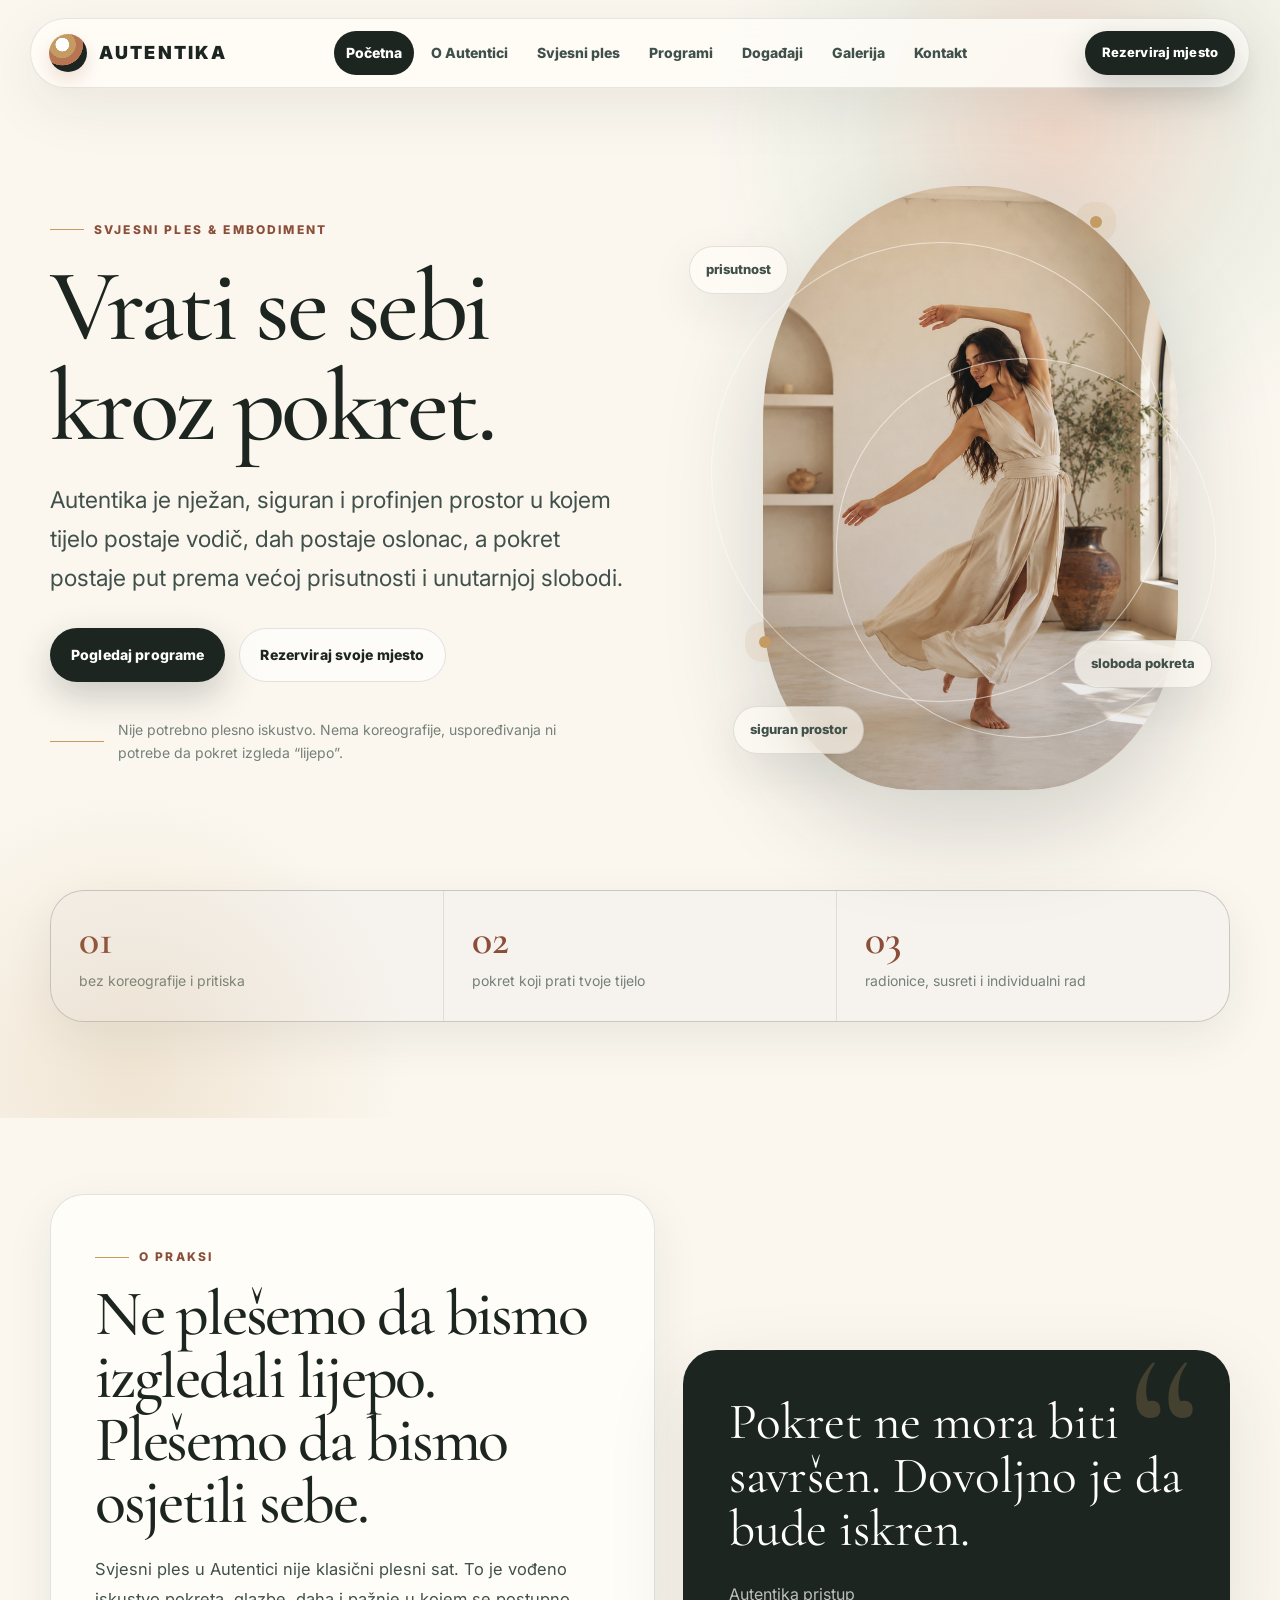
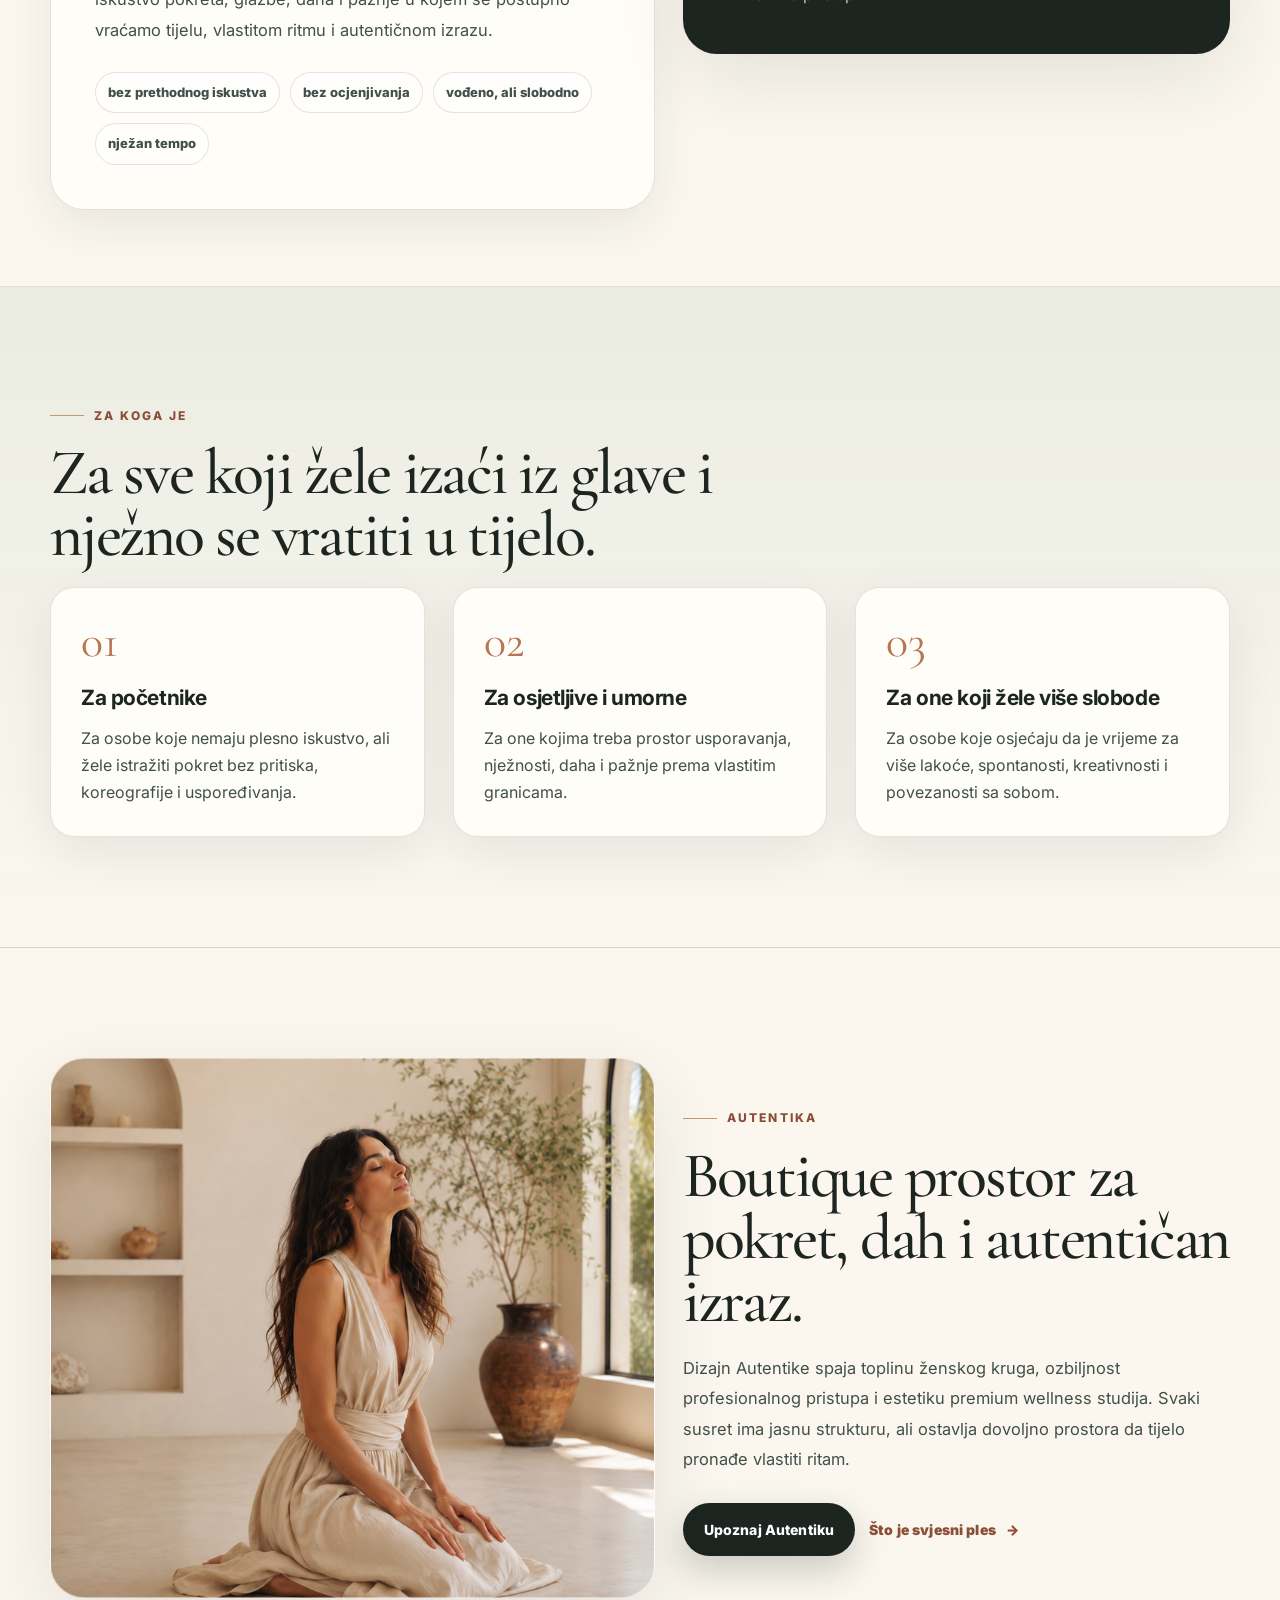
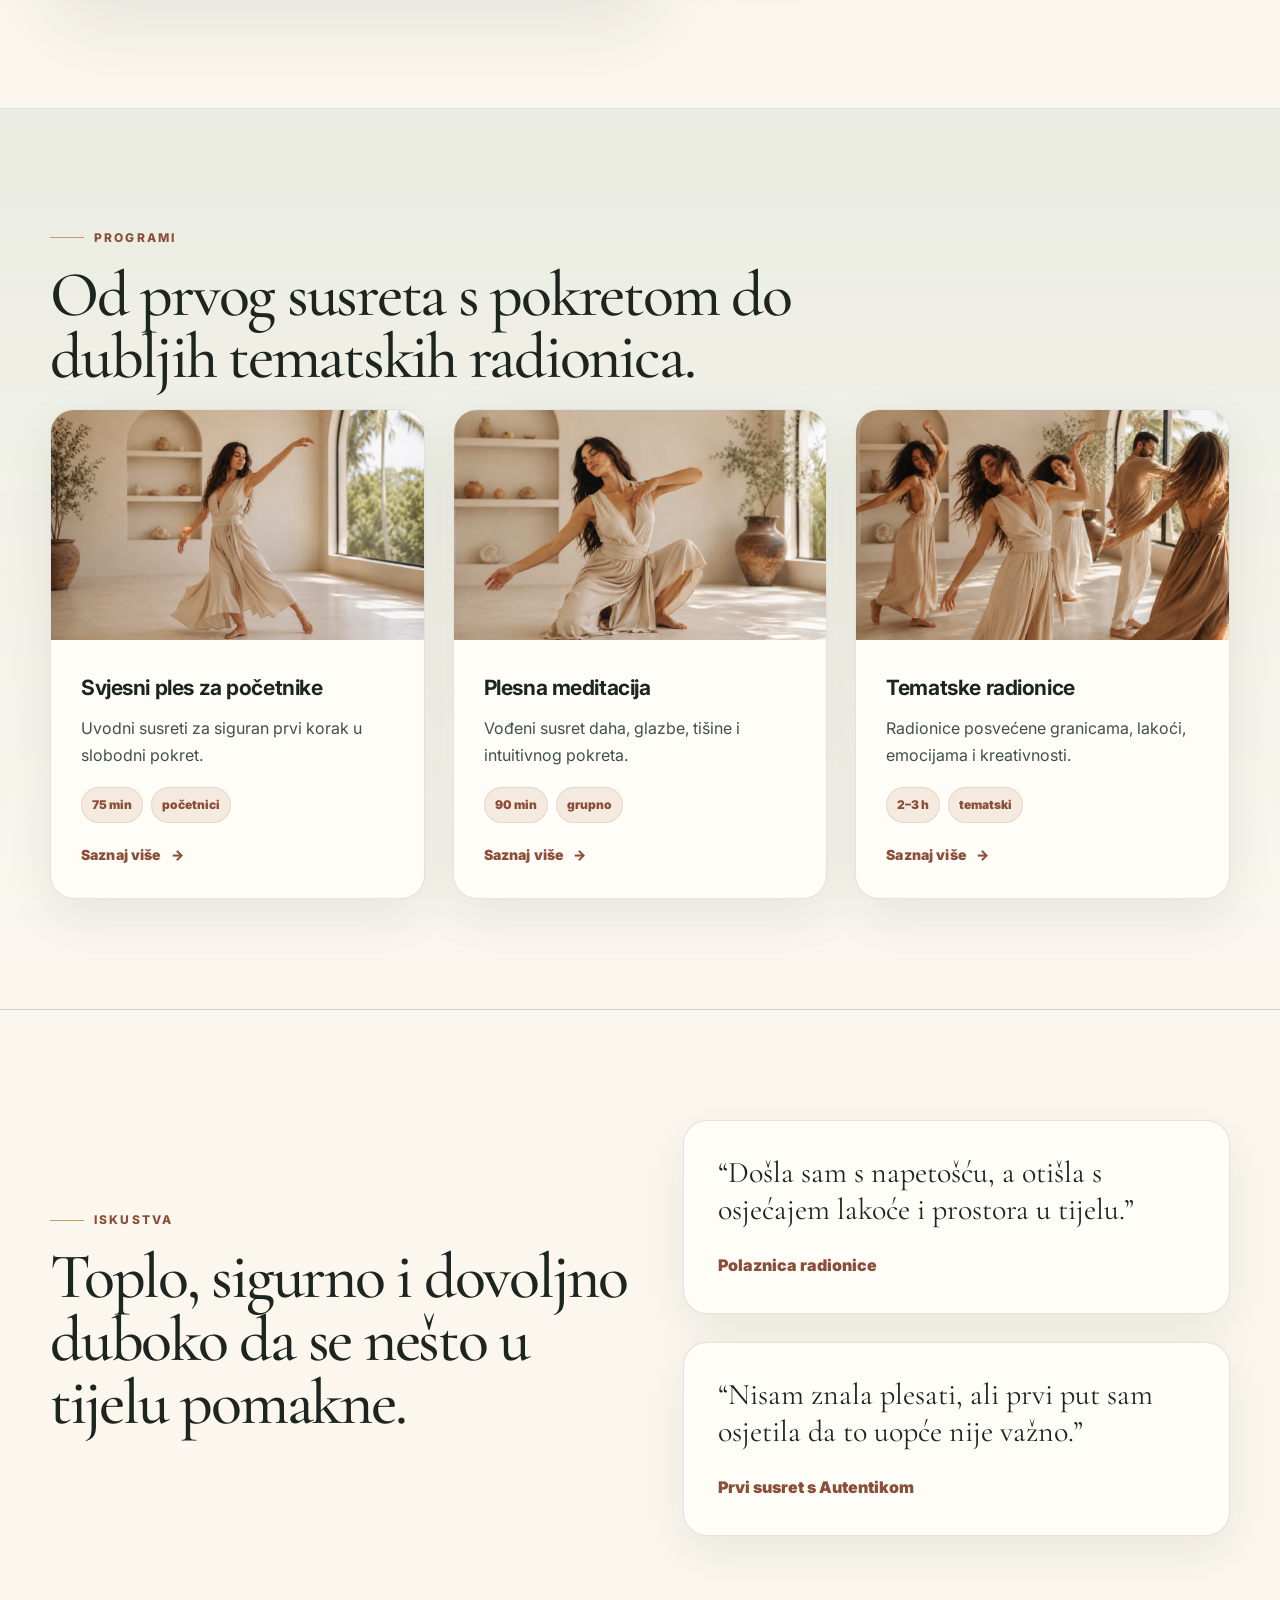
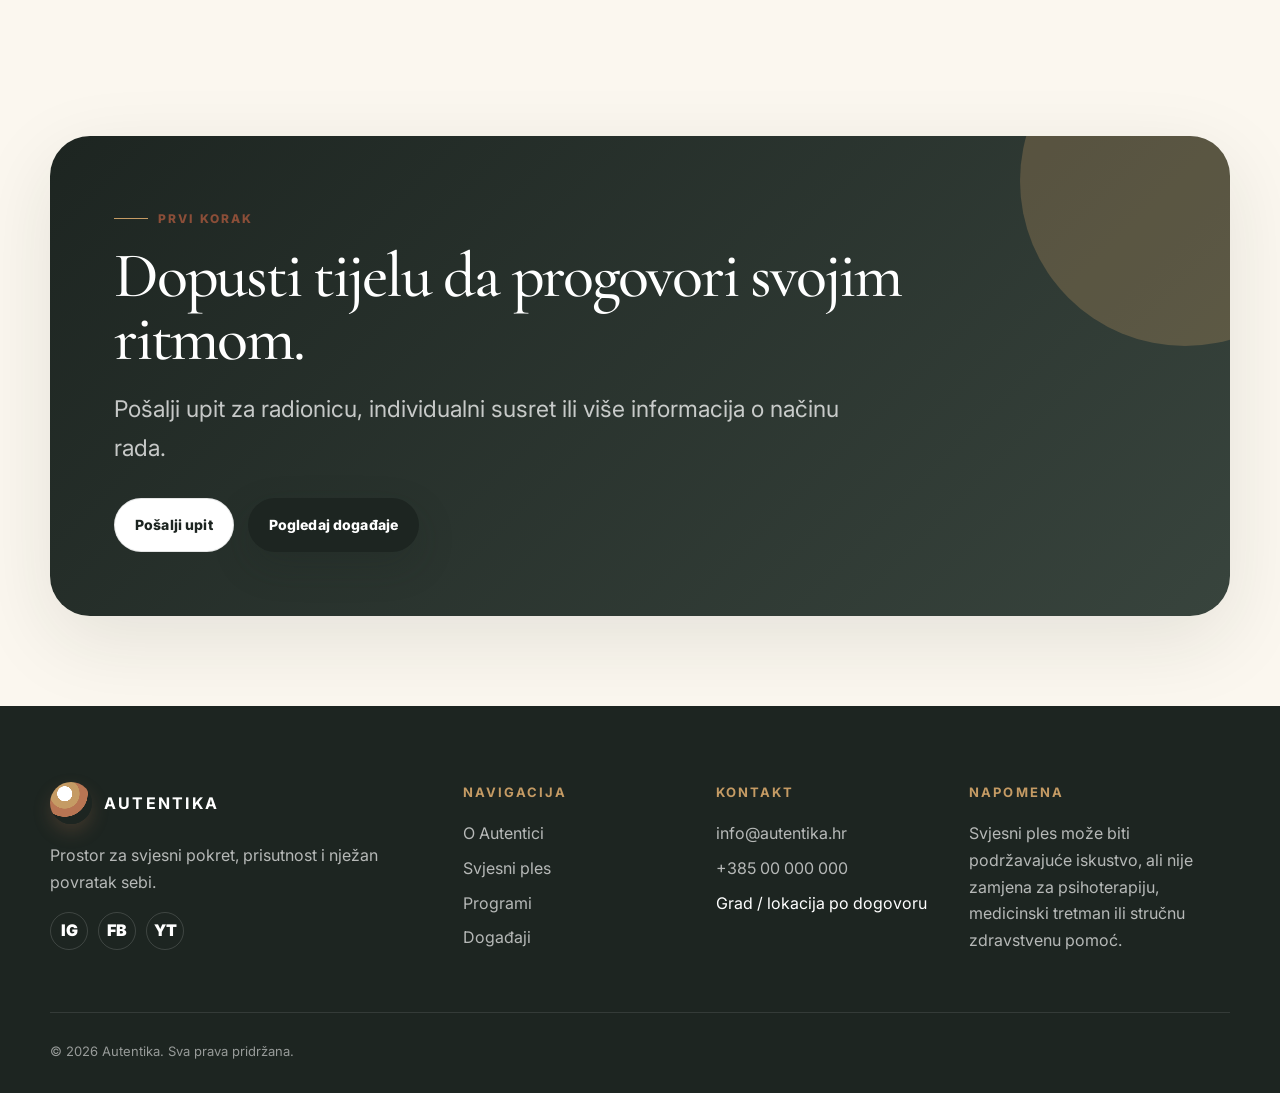
==== commit fccb4a2f: "7" ====
--- a/index.html
+++ b/index.html
@@ -35,7 +35,6 @@
         </nav>
         <a class="btn btn-primary nav-cta" href="kontakt.html">Rezerviraj mjesto</a>
         <button class="menu-toggle" type="button" data-menu-toggle aria-label="Otvori izbornik" aria-expanded="false">
-          <span></span><span></span><span></span>
         </button>
       </div>
       <div class="mobile-panel" data-mobile-panel>
@@ -149,7 +148,7 @@
     <div class="reveal">
       <p class="eyebrow">Iskustva</p>
       <h2 class="section-title">Toplo, sigurno i dovoljno duboko da se nešto u tijelu pomakne.</h2>
-      <p class="copy">Testimonial sekcija je pripremljena kao demo. Kada klijent dostavi stvarna iskustva polaznika, tekstovi se lako zamijene.</p>
+      <p class="copy"></p>
     </div>
     <div class="grid">
       <article class="card testimonial reveal delay-1"><p>“Došla sam s napetošću, a otišla s osjećajem lakoće i prostora u tijelu.”</p><span>Polaznica radionice</span></article>
@@ -207,7 +206,6 @@
         </div>
         <div class="footer-bottom">
           <span>© 2026 Autentika. Sva prava pridržana.</span>
-          <span>Web stranica u demo izradi — kontakt podatke zamijeniti stvarnima.</span>
         </div>
       </div>
     </footer>
--- a/assets/css/style.css
+++ b/assets/css/style.css
@@ -103,6 +103,8 @@
 .menu-toggle{display:none;width:46px;height:46px;border-radius:50%;border:1px solid var(--line);background:#fff;position:relative;cursor:pointer}
 .menu-toggle span{position:absolute;left:13px;right:13px;height:2px;background:var(--ink);border-radius:99px;transition:.25s ease}
 .menu-toggle span:nth-child(1){top:16px}.menu-toggle span:nth-child(2){top:23px}.menu-toggle span:nth-child(3){top:30px}
+.mobile-panel{display:none}
+
 body.nav-open .menu-toggle span:nth-child(1){top:23px;transform:rotate(45deg)}
 body.nav-open .menu-toggle span:nth-child(2){opacity:0}
 body.nav-open .menu-toggle span:nth-child(3){top:23px;transform:rotate(-45deg)}
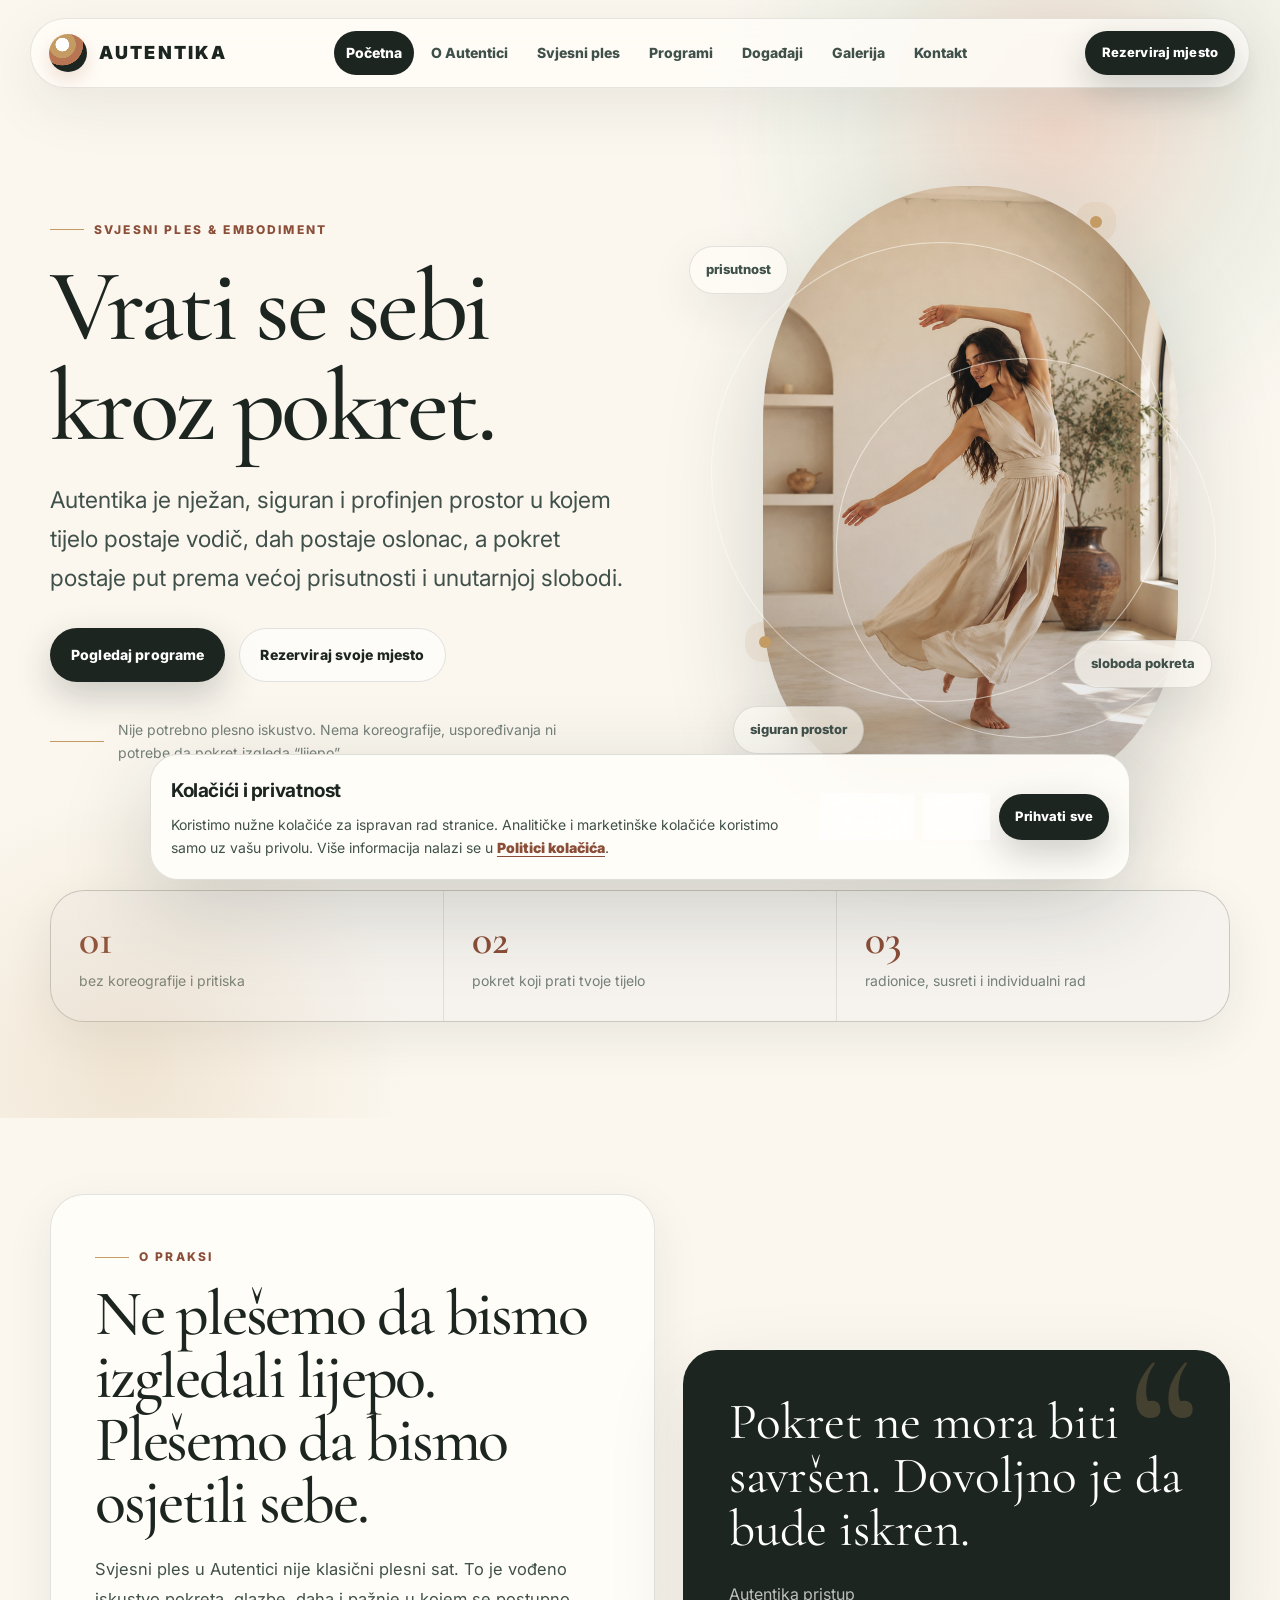
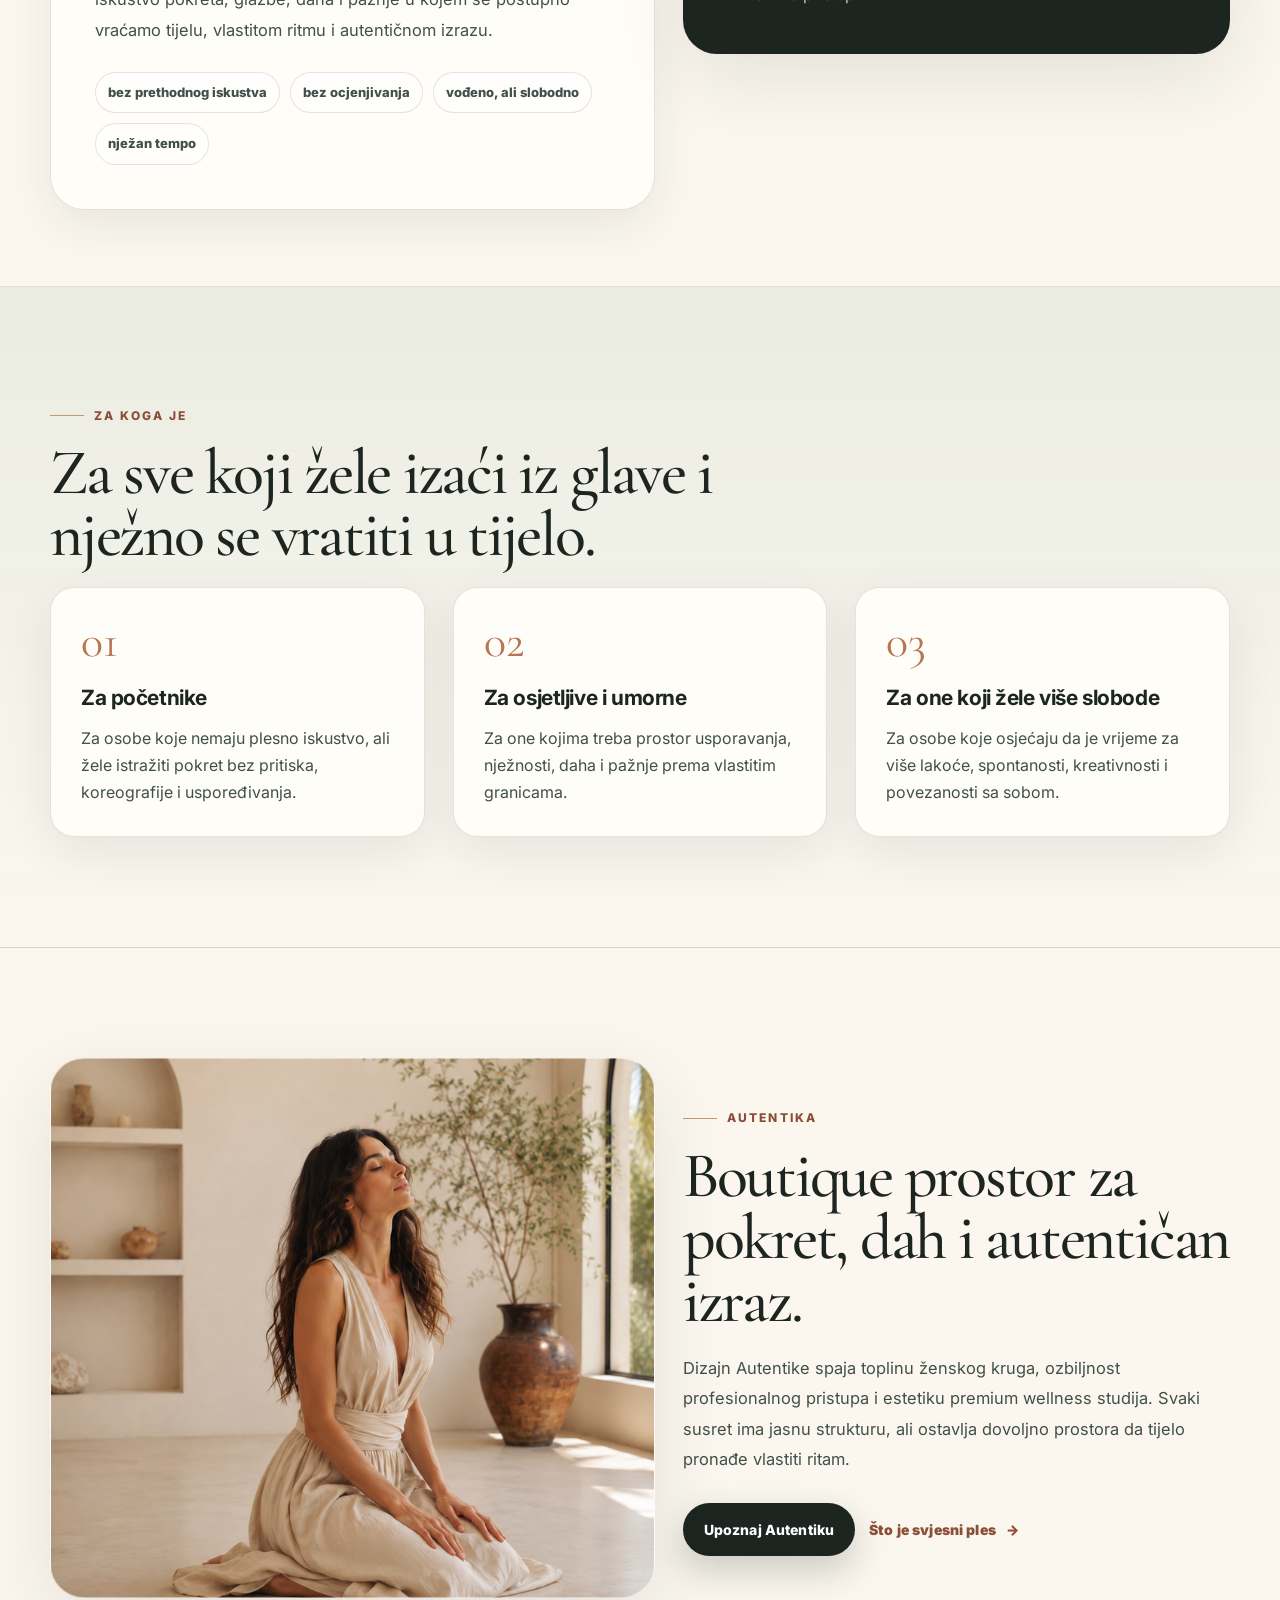
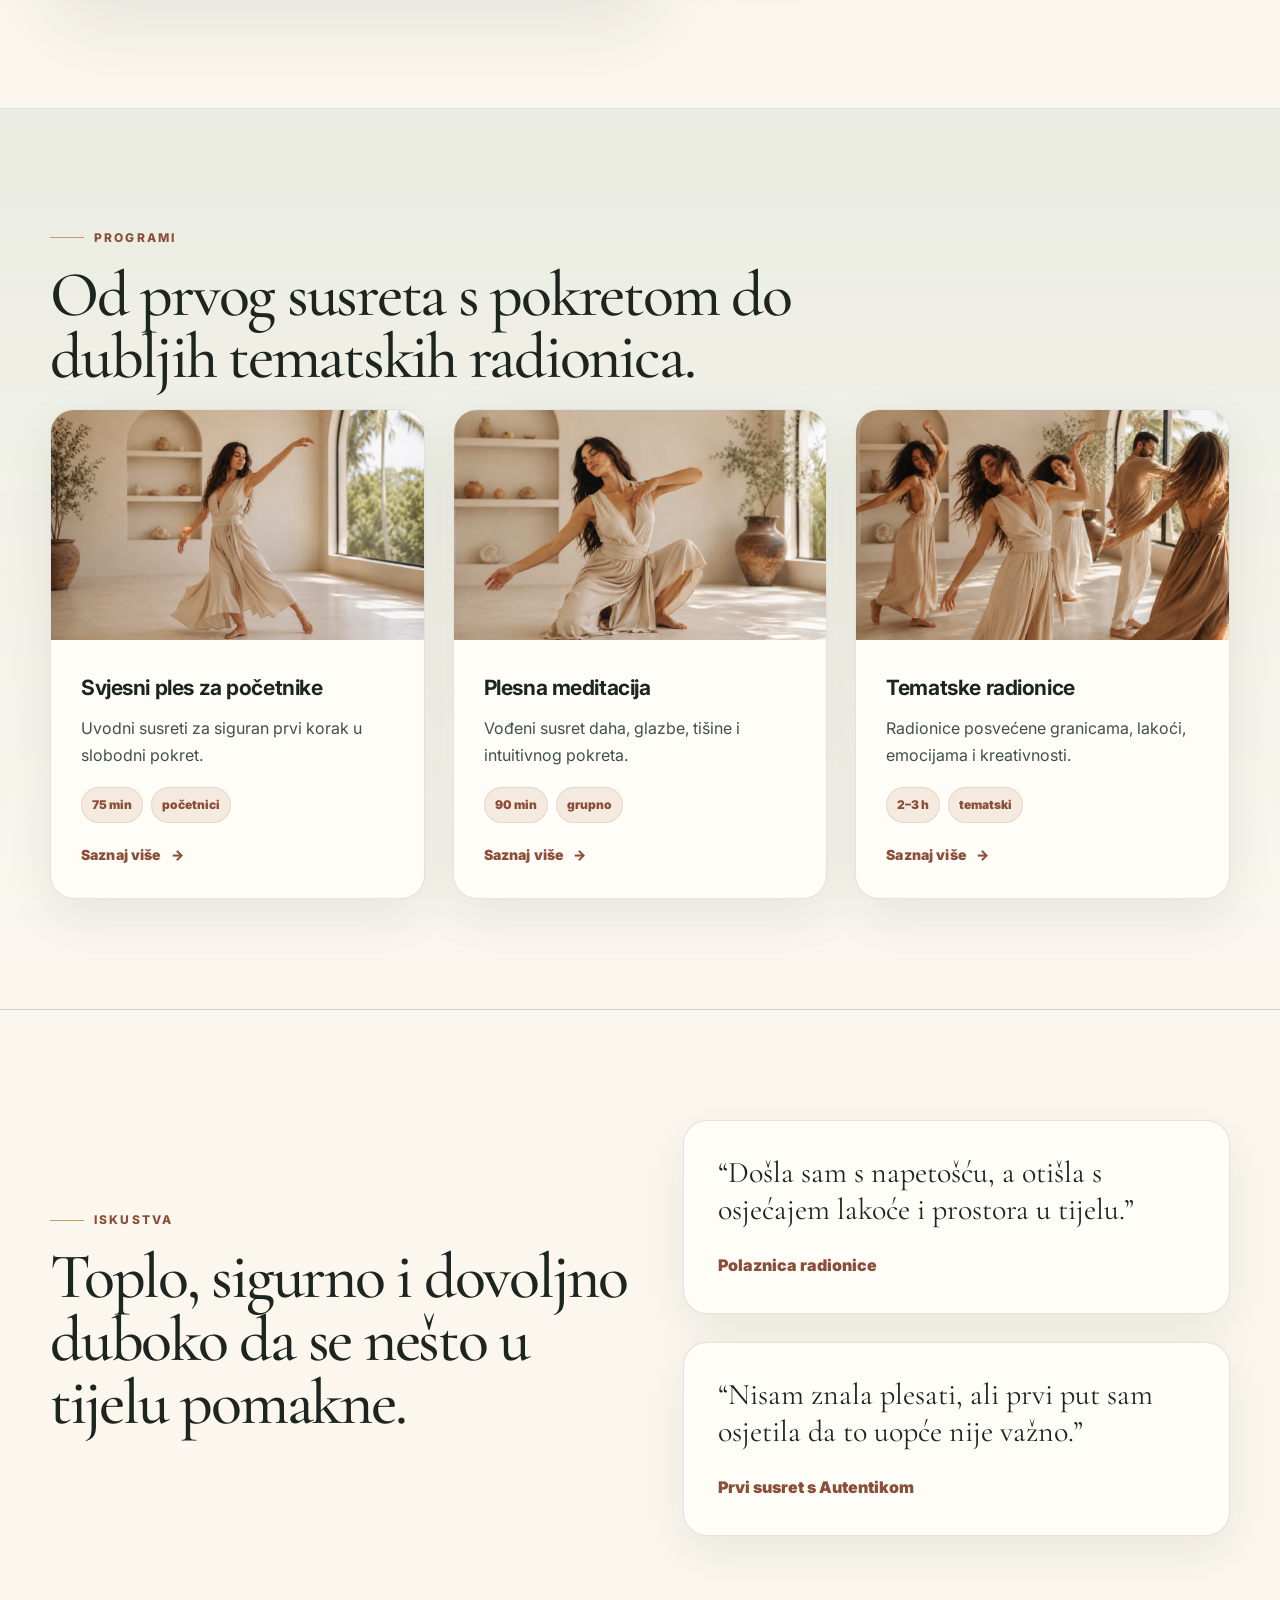
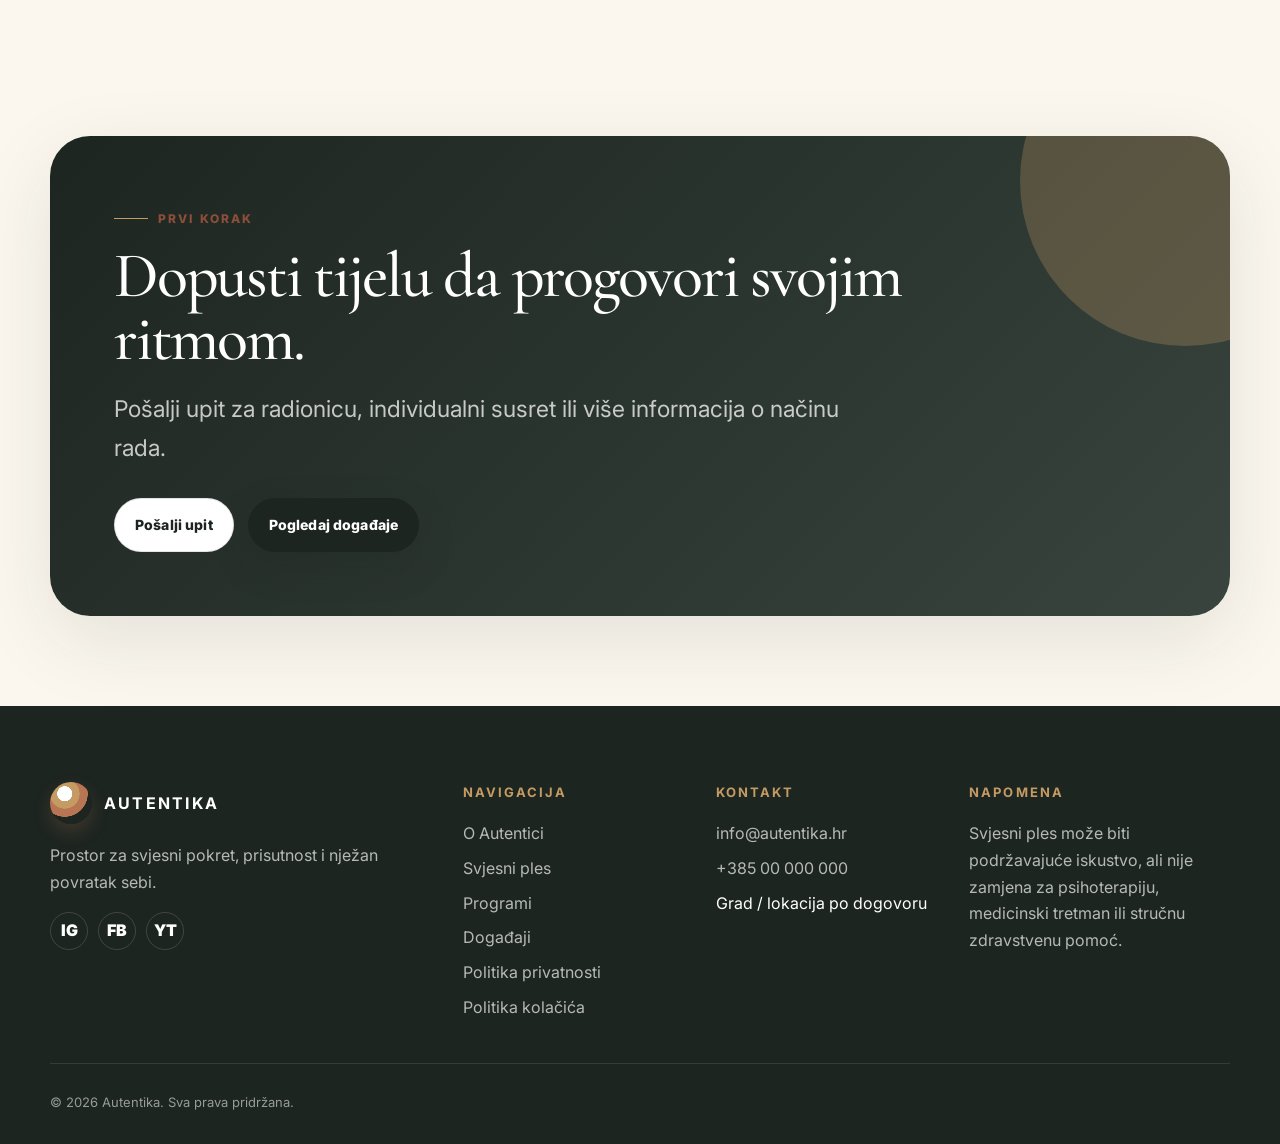
==== commit 6815232c: "9" ====
--- a/index.html
+++ b/index.html
@@ -189,6 +189,8 @@
               <li><a href="svjesni-ples.html">Svjesni ples</a></li>
               <li><a href="programi.html">Programi</a></li>
               <li><a href="dogadaji.html">Događaji</a></li>
+              <li><a href="politika-privatnosti.html">Politika privatnosti</a></li>
+              <li><a href="politika-kolacica.html">Politika kolačića</a></li>
             </ul>
           </div>
           <div>
@@ -210,6 +212,38 @@
       </div>
     </footer>
     
+
+<div class="cookie-banner" data-cookie-banner role="dialog" aria-live="polite" aria-label="Postavke kolačića">
+  <div class="cookie-box">
+    <div>
+      <h2>Kolačići i privatnost</h2>
+      <p>Koristimo nužne kolačiće za ispravan rad stranice. Analitičke i marketinške kolačiće koristimo samo uz vašu privolu. Više informacija nalazi se u <a class="cookie-link" href="politika-kolacica.html">Politici kolačića</a>.</p>
+    </div>
+    <div class="cookie-actions">
+      <button class="btn btn-secondary" type="button" data-cookie-settings>Postavke</button>
+      <button class="btn btn-secondary" type="button" data-cookie-reject>Odbij</button>
+      <button class="btn btn-primary" type="button" data-cookie-accept>Prihvati sve</button>
+    </div>
+    <div class="cookie-settings" data-cookie-settings-panel>
+      <label class="cookie-option">
+        <input type="checkbox" checked disabled>
+        <span><b>Nužni kolačići</b><span>Potrebni su za osnovno funkcioniranje web stranice i ne mogu se isključiti.</span></span>
+      </label>
+      <label class="cookie-option">
+        <input type="checkbox" data-cookie-analytics>
+        <span><b>Analitički kolačići</b><span>Pomažu razumjeti kako se web stranica koristi. Trenutno nisu aktivirani dok se ne poveže analitika.</span></span>
+      </label>
+      <label class="cookie-option">
+        <input type="checkbox" data-cookie-marketing>
+        <span><b>Marketinški kolačići</b><span>Koriste se za oglašavanje i remarketing. Trenutno nisu aktivirani dok se ne povežu marketinški alati.</span></span>
+      </label>
+      <div class="cookie-actions">
+        <button class="btn btn-primary" type="button" data-cookie-save>Spremi odabir</button>
+      </div>
+    </div>
+  </div>
+</div>
+
 <script src="assets/js/main.js"></script>
 </body>
 </html>
--- a/assets/css/style.css
+++ b/assets/css/style.css
@@ -229,3 +229,147 @@
 @media (max-width:680px){
   .contact-photo{min-height:240px}
 }
+
+
+/* GDPR / Cookie pages and banner */
+.legal-section{
+  padding:150px 0 86px;
+}
+.legal-wrap{
+  width:min(calc(100% - 40px),920px);
+  margin:0 auto;
+}
+.legal-card{
+  background:var(--linen);
+  border:1px solid var(--line);
+  border-radius:var(--radius-xl);
+  padding:44px;
+  box-shadow:var(--shadow-soft);
+}
+.legal-card h2{
+  font-size:26px;
+  margin:36px 0 12px;
+  letter-spacing:-.02em;
+}
+.legal-card h2:first-child{margin-top:0}
+.legal-card p,.legal-card li{
+  color:var(--ink-soft);
+  line-height:1.85;
+}
+.legal-card ul{padding-left:20px}
+.legal-date{
+  display:inline-flex;
+  padding:8px 12px;
+  border:1px solid var(--line);
+  border-radius:999px;
+  color:var(--muted);
+  font-weight:800;
+  font-size:13px;
+  margin-bottom:24px;
+}
+.form-consent{
+  display:flex;
+  align-items:flex-start;
+  gap:10px;
+  margin-top:16px;
+  font-size:13px;
+  color:var(--ink-soft);
+  line-height:1.55;
+}
+.form-consent input{
+  width:18px;
+  height:18px;
+  margin-top:2px;
+  accent-color:var(--ink);
+  flex:0 0 auto;
+}
+.form-consent a{
+  color:var(--clay-dark);
+  font-weight:900;
+  text-decoration:underline;
+  text-underline-offset:3px;
+}
+.cookie-banner{
+  position:fixed;
+  left:20px;
+  right:20px;
+  bottom:20px;
+  z-index:3000;
+  display:none;
+}
+.cookie-banner.show{display:block}
+.cookie-box{
+  width:min(100%,980px);
+  margin:0 auto;
+  display:grid;
+  grid-template-columns:1fr auto;
+  gap:20px;
+  align-items:center;
+  background:rgba(255,253,248,.96);
+  border:1px solid rgba(29,37,33,.14);
+  border-radius:28px;
+  padding:20px;
+  box-shadow:0 28px 90px rgba(29,37,33,.18);
+  backdrop-filter:blur(18px);
+}
+.cookie-box h2{
+  margin:0 0 6px;
+  font-size:19px;
+  letter-spacing:-.02em;
+}
+.cookie-box p{
+  margin:0;
+  color:var(--ink-soft);
+  font-size:14px;
+  line-height:1.65;
+}
+.cookie-actions{
+  display:flex;
+  gap:10px;
+  flex-wrap:wrap;
+  justify-content:flex-end;
+}
+.cookie-actions .btn{
+  min-height:44px;
+  padding:11px 15px;
+  font-size:13px;
+}
+.cookie-link{
+  color:var(--clay-dark);
+  font-weight:900;
+  text-decoration:underline;
+  text-underline-offset:3px;
+}
+.cookie-settings{
+  display:none;
+  grid-column:1/-1;
+  border-top:1px solid var(--line);
+  padding-top:16px;
+  margin-top:2px;
+}
+.cookie-settings.show{display:block}
+.cookie-option{
+  display:flex;
+  gap:12px;
+  align-items:flex-start;
+  padding:12px 0;
+}
+.cookie-option input{
+  width:18px;
+  height:18px;
+  margin-top:4px;
+  accent-color:var(--ink);
+}
+.cookie-option b{display:block}
+.cookie-option span{
+  display:block;
+  color:var(--muted);
+  font-size:13px;
+  line-height:1.55;
+}
+@media (max-width:760px){
+  .legal-card{padding:28px;border-radius:26px}
+  .cookie-box{grid-template-columns:1fr;border-radius:24px}
+  .cookie-actions{justify-content:flex-start}
+  .cookie-actions .btn{width:auto}
+}
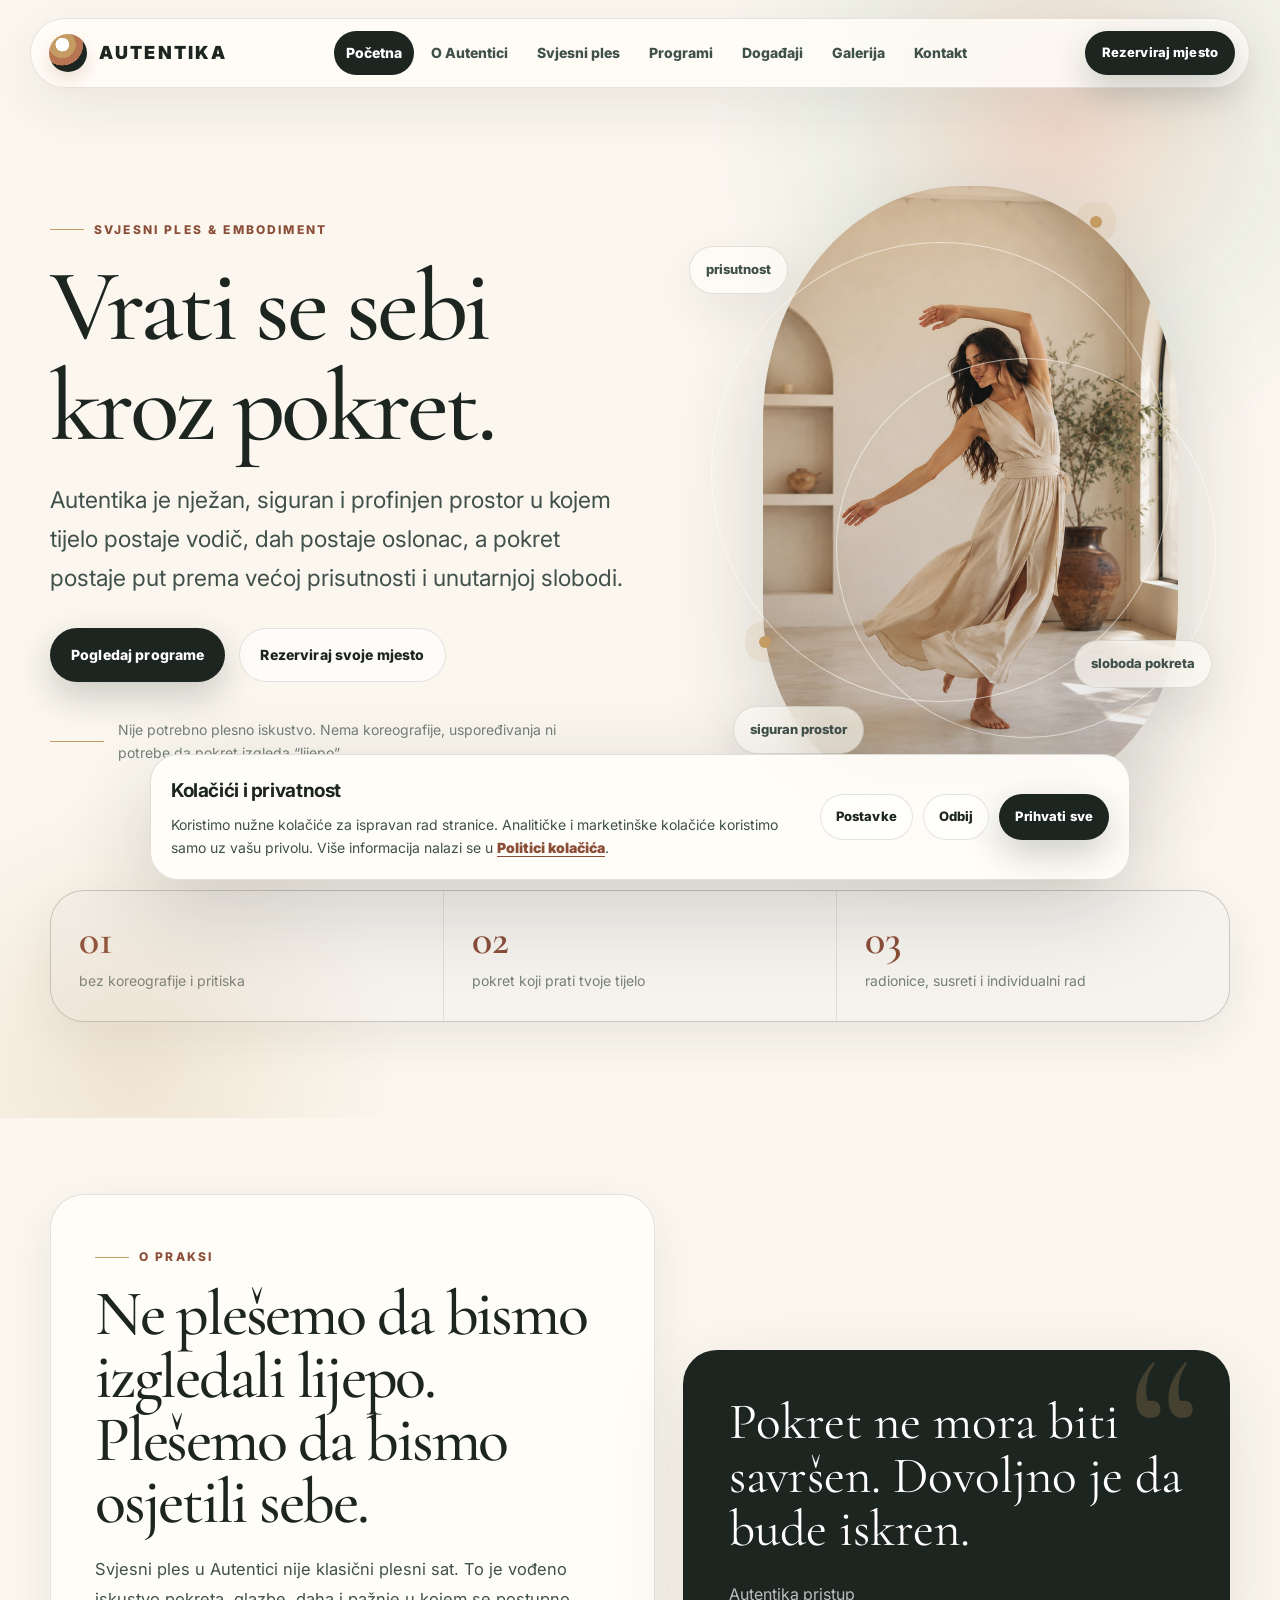
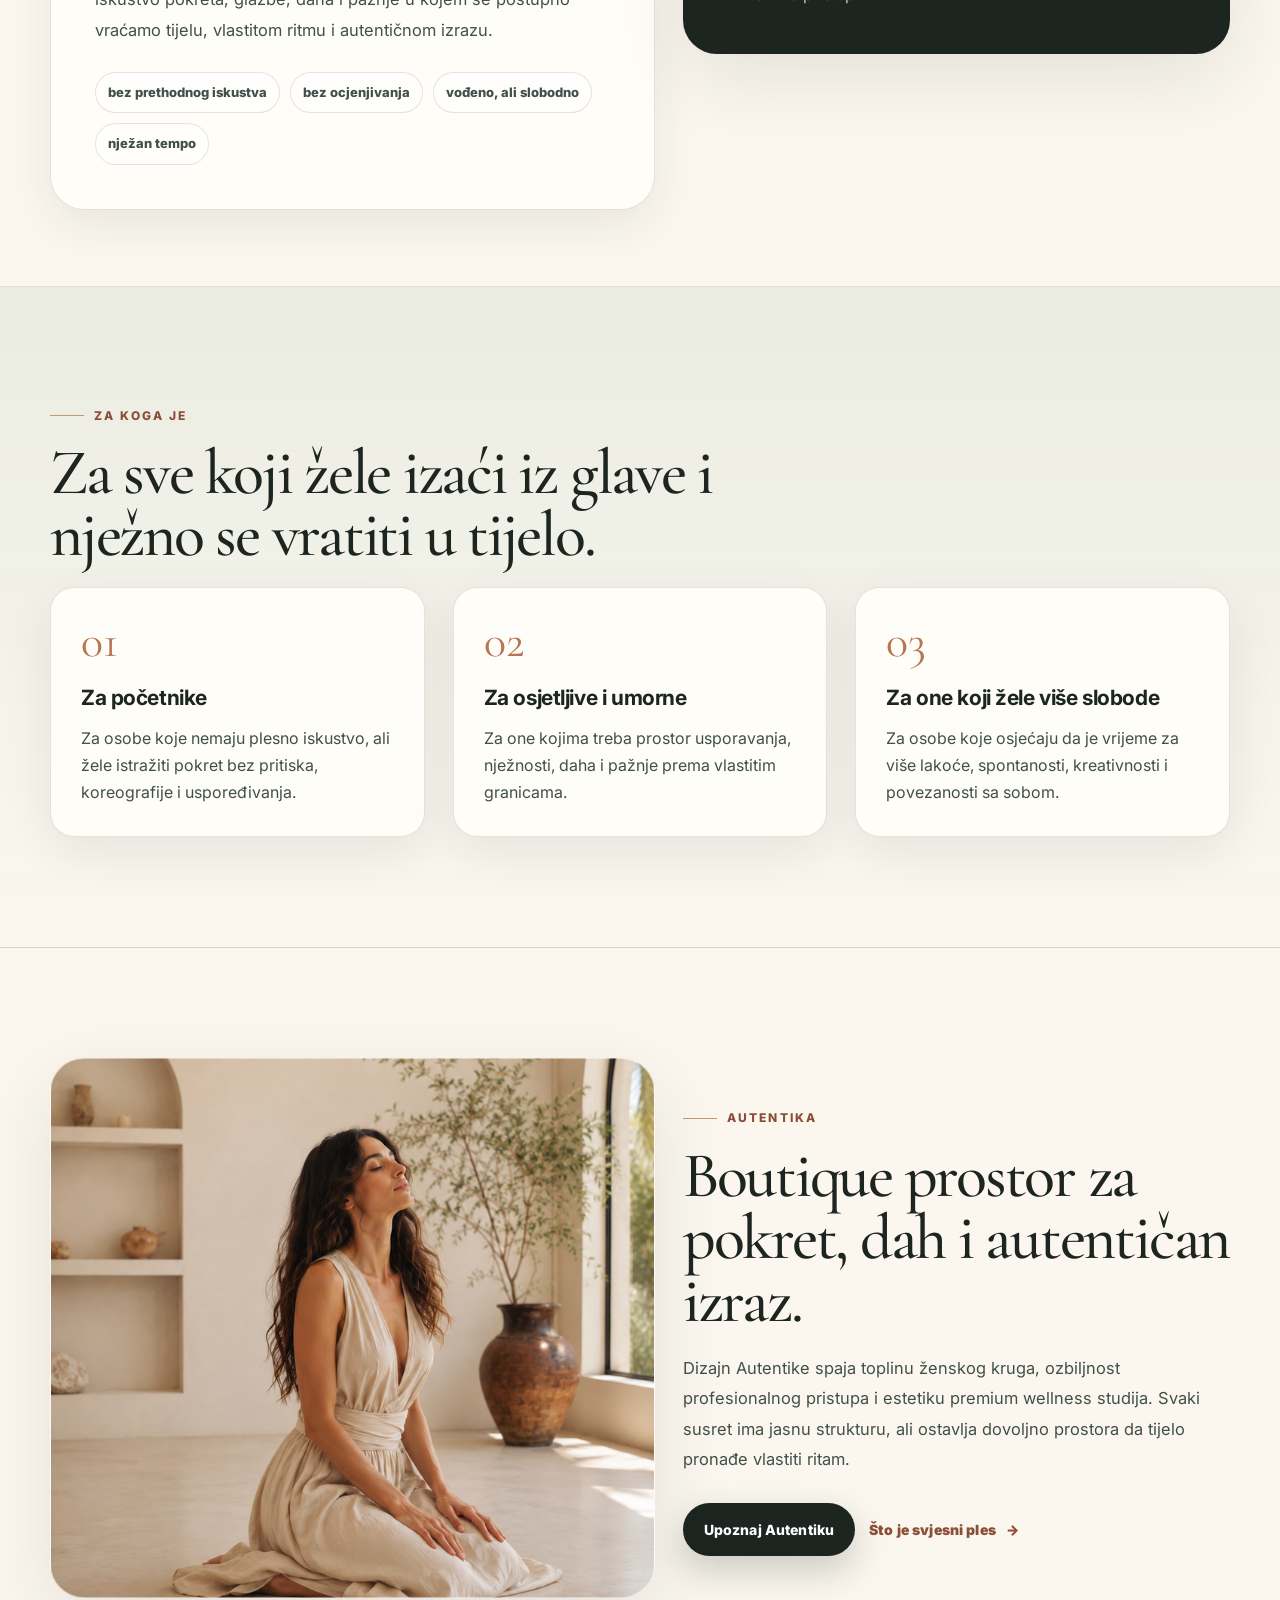
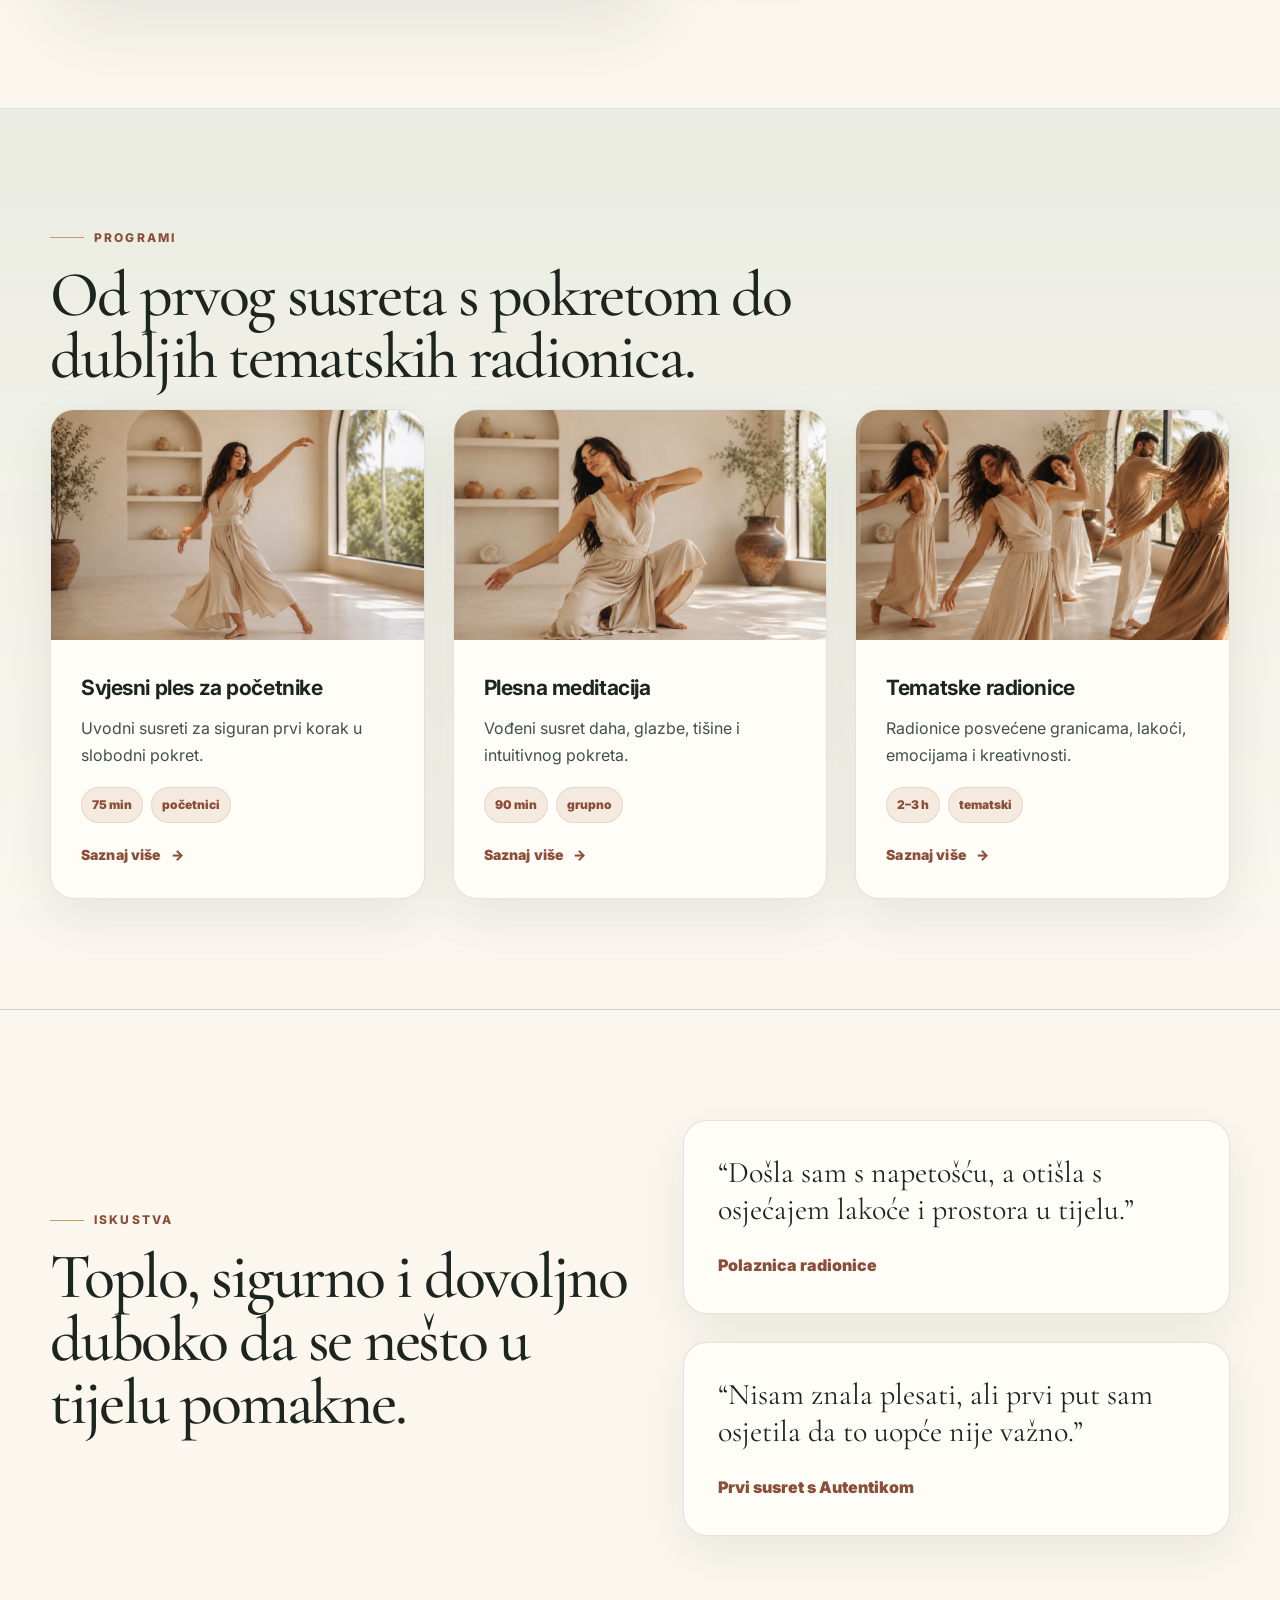
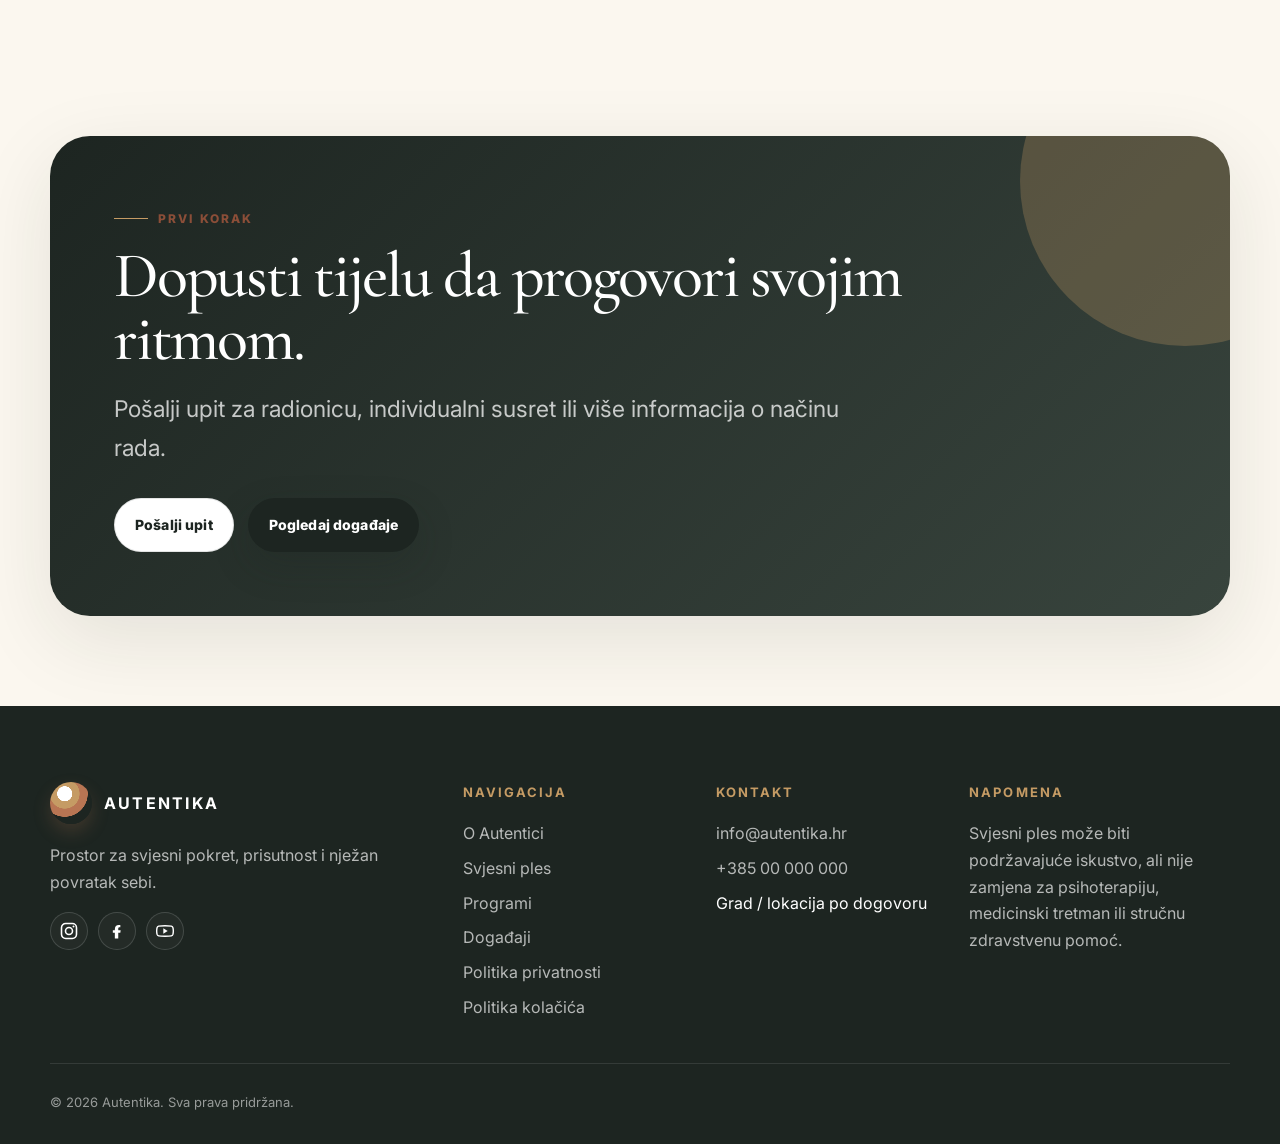
==== commit 0a049fad: "10" ====
--- a/index.html
+++ b/index.html
@@ -177,9 +177,9 @@
             <div class="footer-brand"><span class="brand-mark" aria-hidden="true"></span><b>Autentika</b></div>
             <p>Prostor za svjesni pokret, prisutnost i nježan povratak sebi.</p>
             <div class="socials" aria-label="Društvene mreže">
-              <a href="#" aria-label="Instagram">IG</a>
-              <a href="#" aria-label="Facebook">FB</a>
-              <a href="#" aria-label="YouTube">YT</a>
+              <a href="#" aria-label="Instagram" class="social-icon"><svg viewBox="0 0 24 24" aria-hidden="true" focusable="false"><rect x="3" y="3" width="18" height="18" rx="5" ry="5" fill="none" stroke="currentColor" stroke-width="1.9"/><circle cx="12" cy="12" r="4.2" fill="none" stroke="currentColor" stroke-width="1.9"/><circle cx="17.4" cy="6.6" r="1.2" fill="currentColor"/></svg><span class="sr-only">Instagram</span></a>
+              <a href="#" aria-label="Facebook" class="social-icon"><svg viewBox="0 0 24 24" aria-hidden="true" focusable="false"><path d="M13.5 21v-7h2.5l.4-3h-2.9V9.1c0-.9.3-1.6 1.7-1.6H16V4.8c-.3 0-.9-.1-1.8-.1-3 0-4.8 1.8-4.8 5.1V11H7v3h2.4v7h4.1z" fill="currentColor"/></svg><span class="sr-only">Facebook</span></a>
+              <a href="#" aria-label="YouTube" class="social-icon"><svg viewBox="0 0 24 24" aria-hidden="true" focusable="false"><path d="M21.6 8.2a2.8 2.8 0 0 0-2-2c-1.8-.5-7.6-.5-7.6-.5s-5.8 0-7.6.5a2.8 2.8 0 0 0-2 2A29 29 0 0 0 2 12a29 29 0 0 0 .4 3.8 2.8 2.8 0 0 0 2 2c1.8.5 7.6.5 7.6.5s5.8 0 7.6-.5a2.8 2.8 0 0 0 2-2A29 29 0 0 0 22 12a29 29 0 0 0-.4-3.8z" fill="none" stroke="currentColor" stroke-width="1.7"/><path d="m10 15.3 5.2-3.3L10 8.7v6.6z" fill="currentColor"/></svg><span class="sr-only">YouTube</span></a>
             </div>
           </div>
           <div>
--- a/assets/css/style.css
+++ b/assets/css/style.css
@@ -373,3 +373,38 @@
   .cookie-actions{justify-content:flex-start}
   .cookie-actions .btn{width:auto}
 }
+
+
+.social-icon{
+  display:inline-flex;
+  align-items:center;
+  justify-content:center;
+  width:48px;
+  height:48px;
+  border-radius:999px;
+  border:1px solid rgba(255,255,255,.18);
+  color:var(--linen);
+  background:rgba(255,255,255,.03);
+  transition:transform .25s ease, background .25s ease, border-color .25s ease, color .25s ease;
+}
+.social-icon svg{
+  width:20px;
+  height:20px;
+  display:block;
+}
+.social-icon:hover{
+  transform:translateY(-2px);
+  background:rgba(255,255,255,.08);
+  border-color:rgba(255,255,255,.32);
+}
+.sr-only{
+  position:absolute;
+  width:1px;
+  height:1px;
+  padding:0;
+  margin:-1px;
+  overflow:hidden;
+  clip:rect(0,0,0,0);
+  white-space:nowrap;
+  border:0;
+}
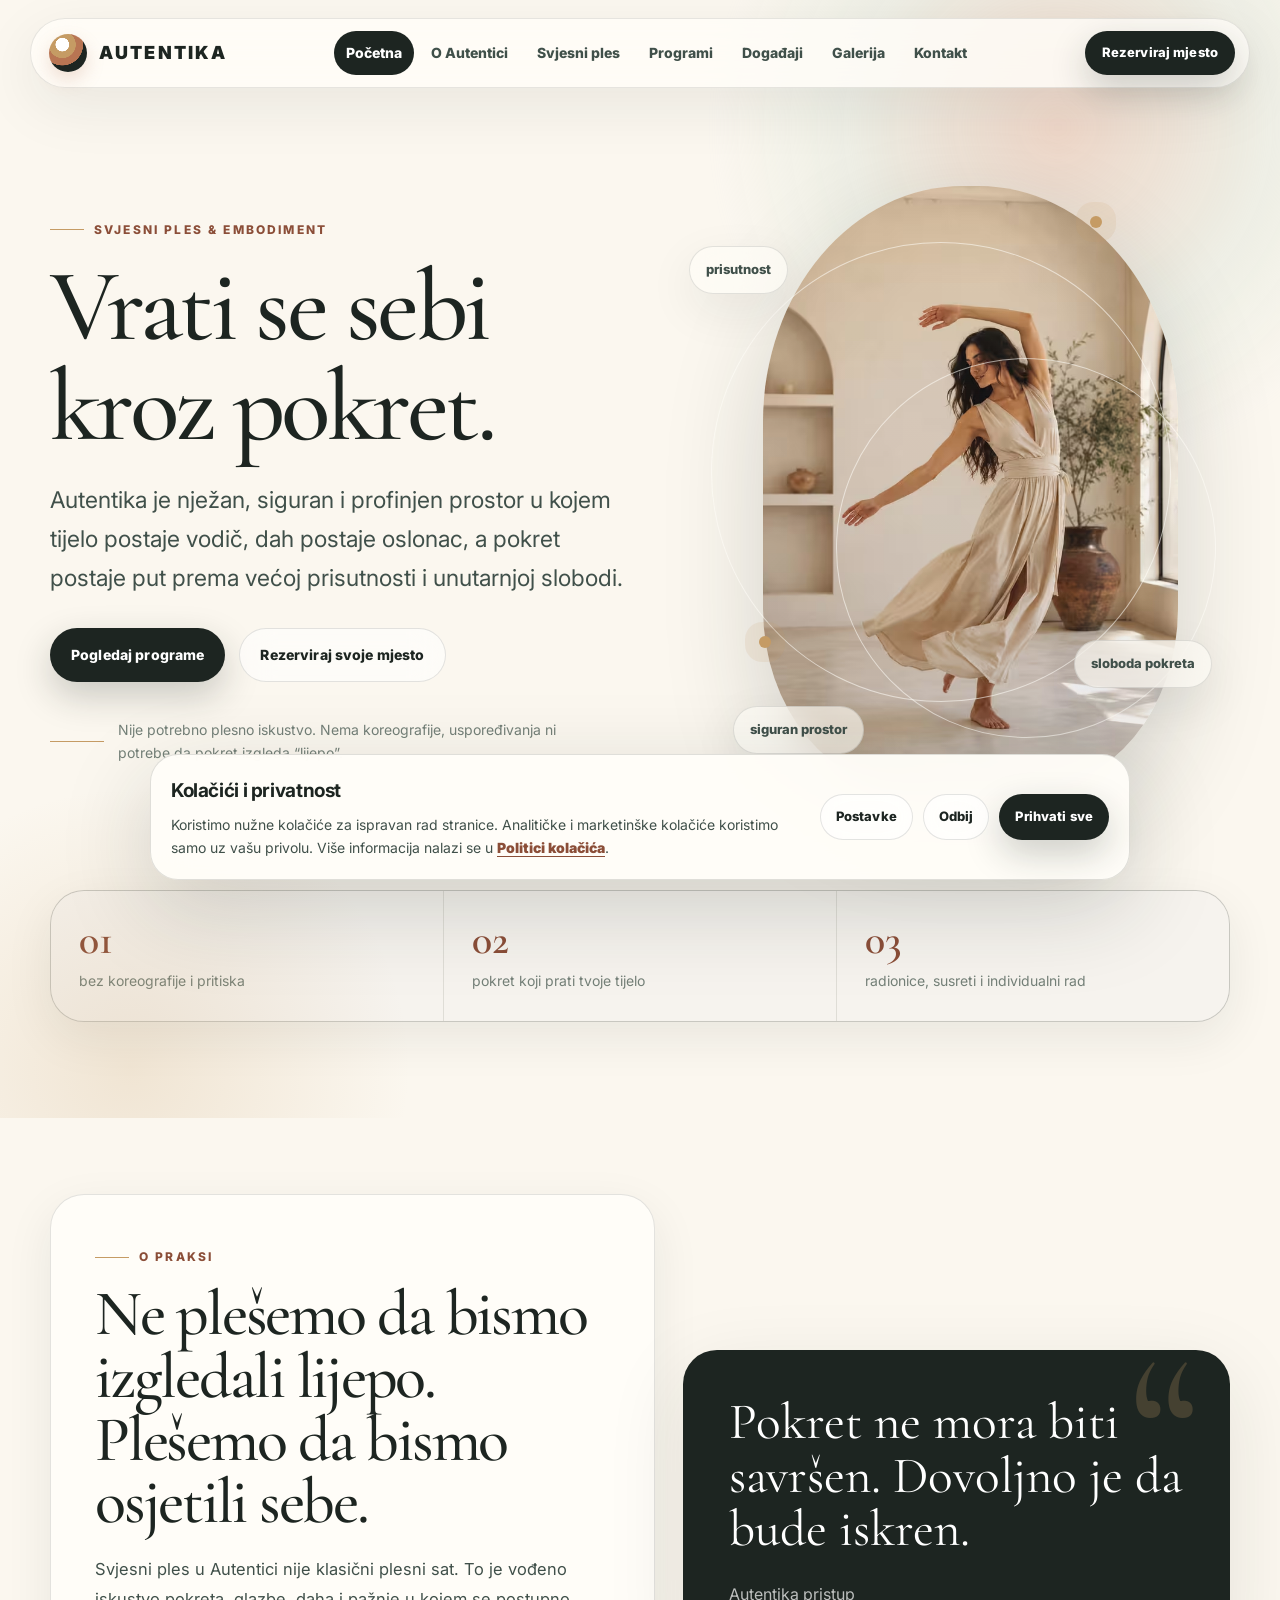
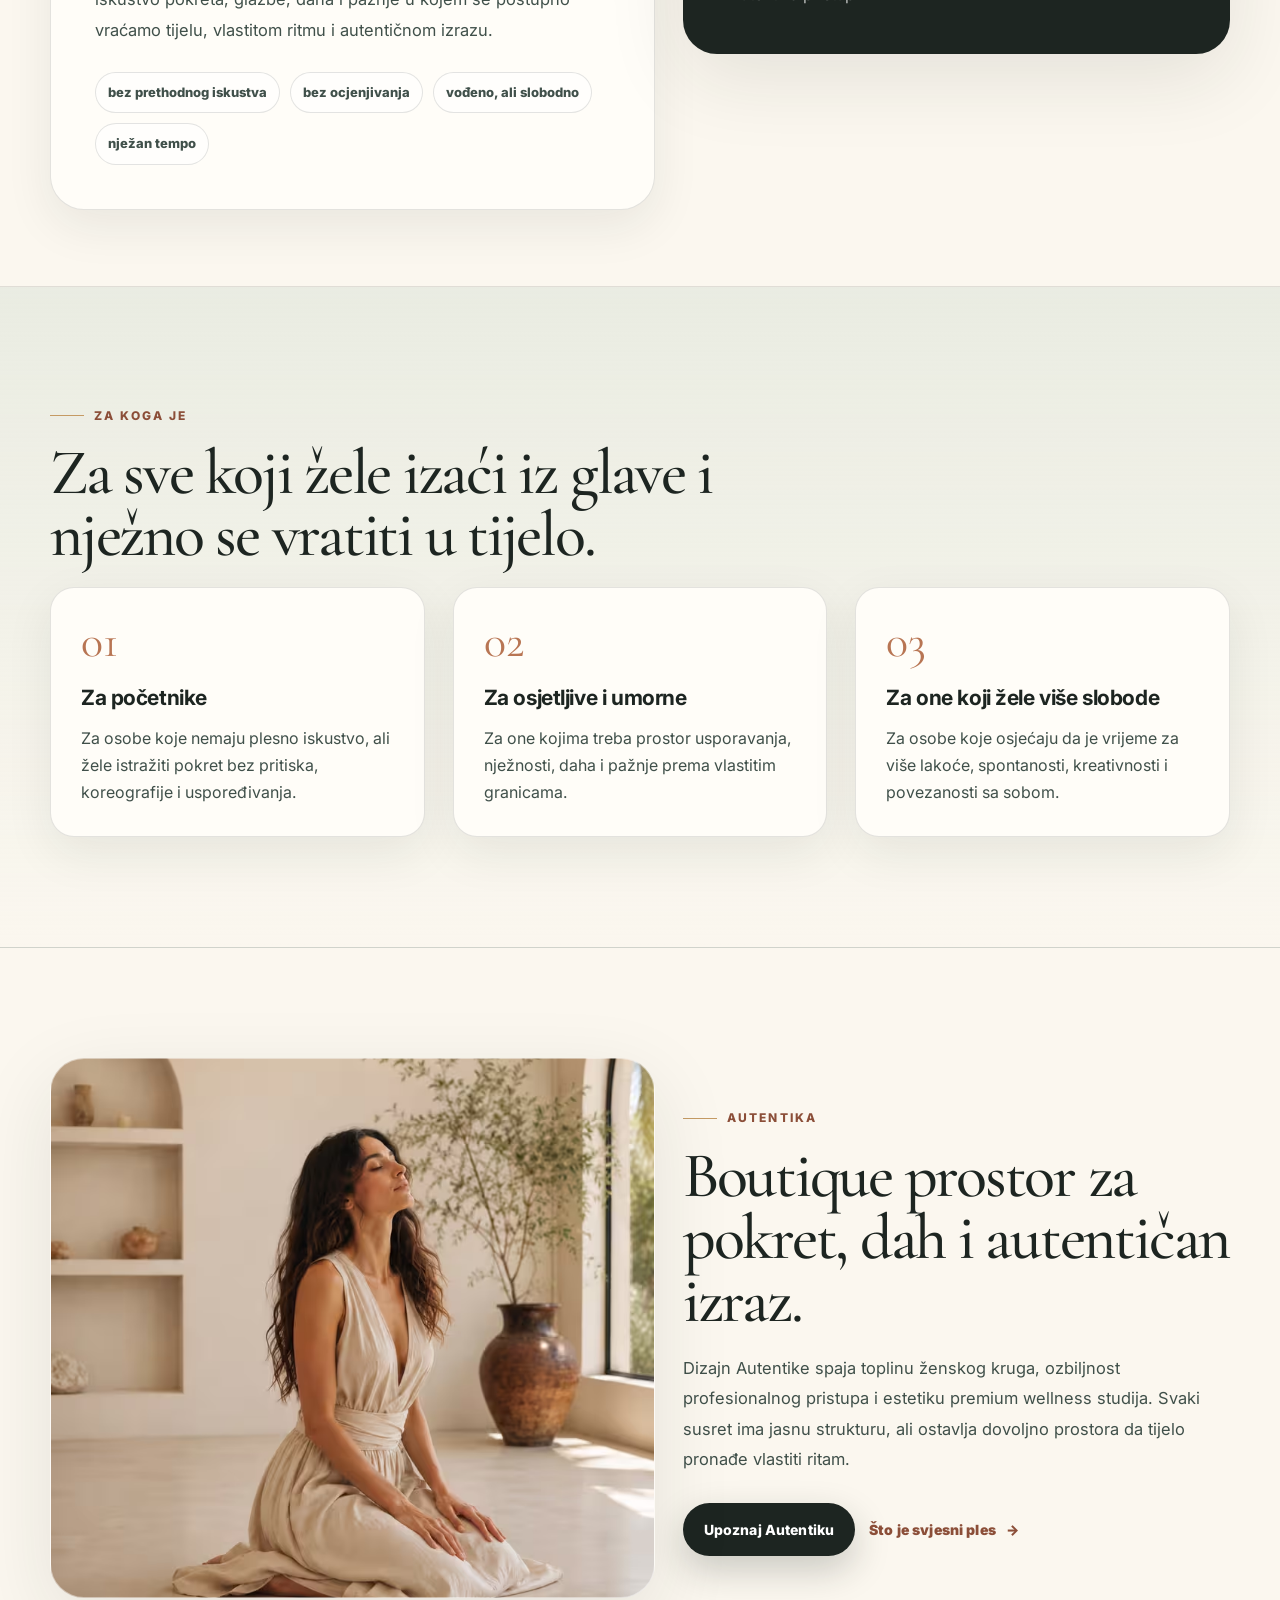
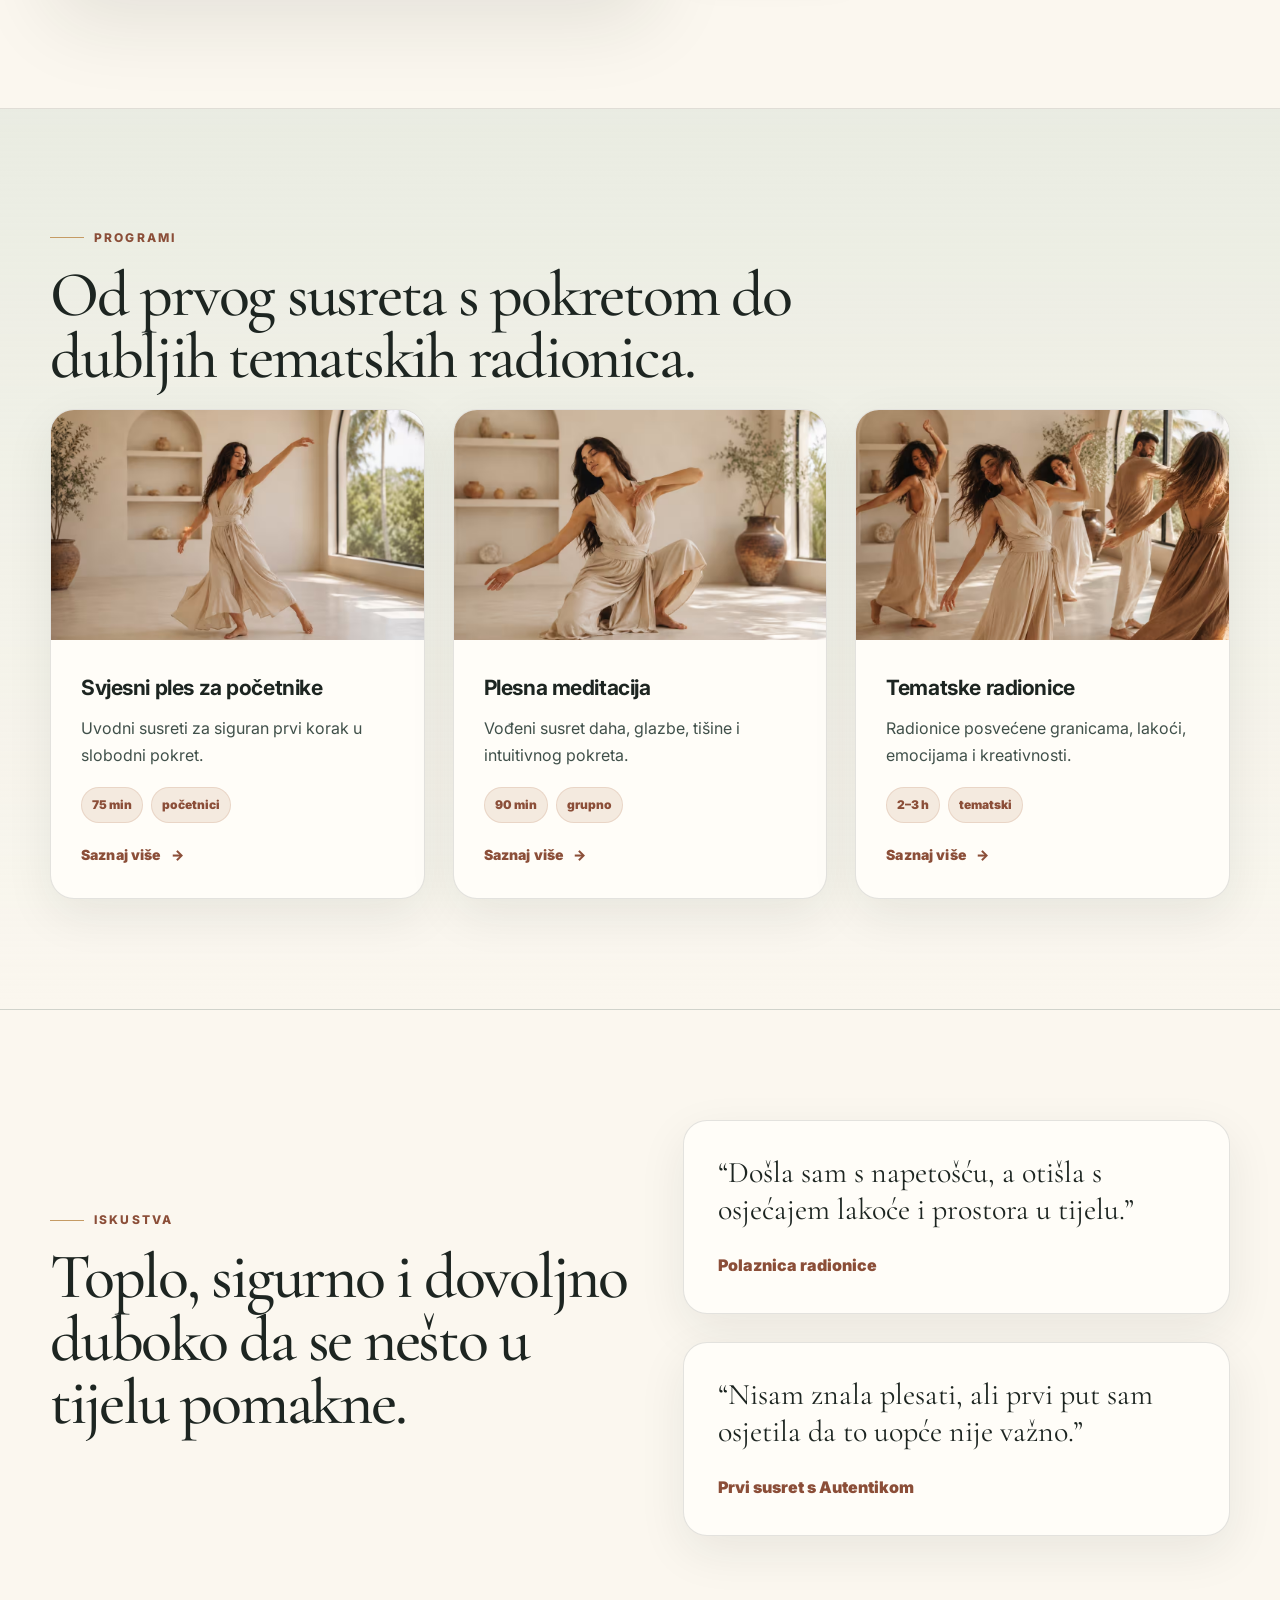
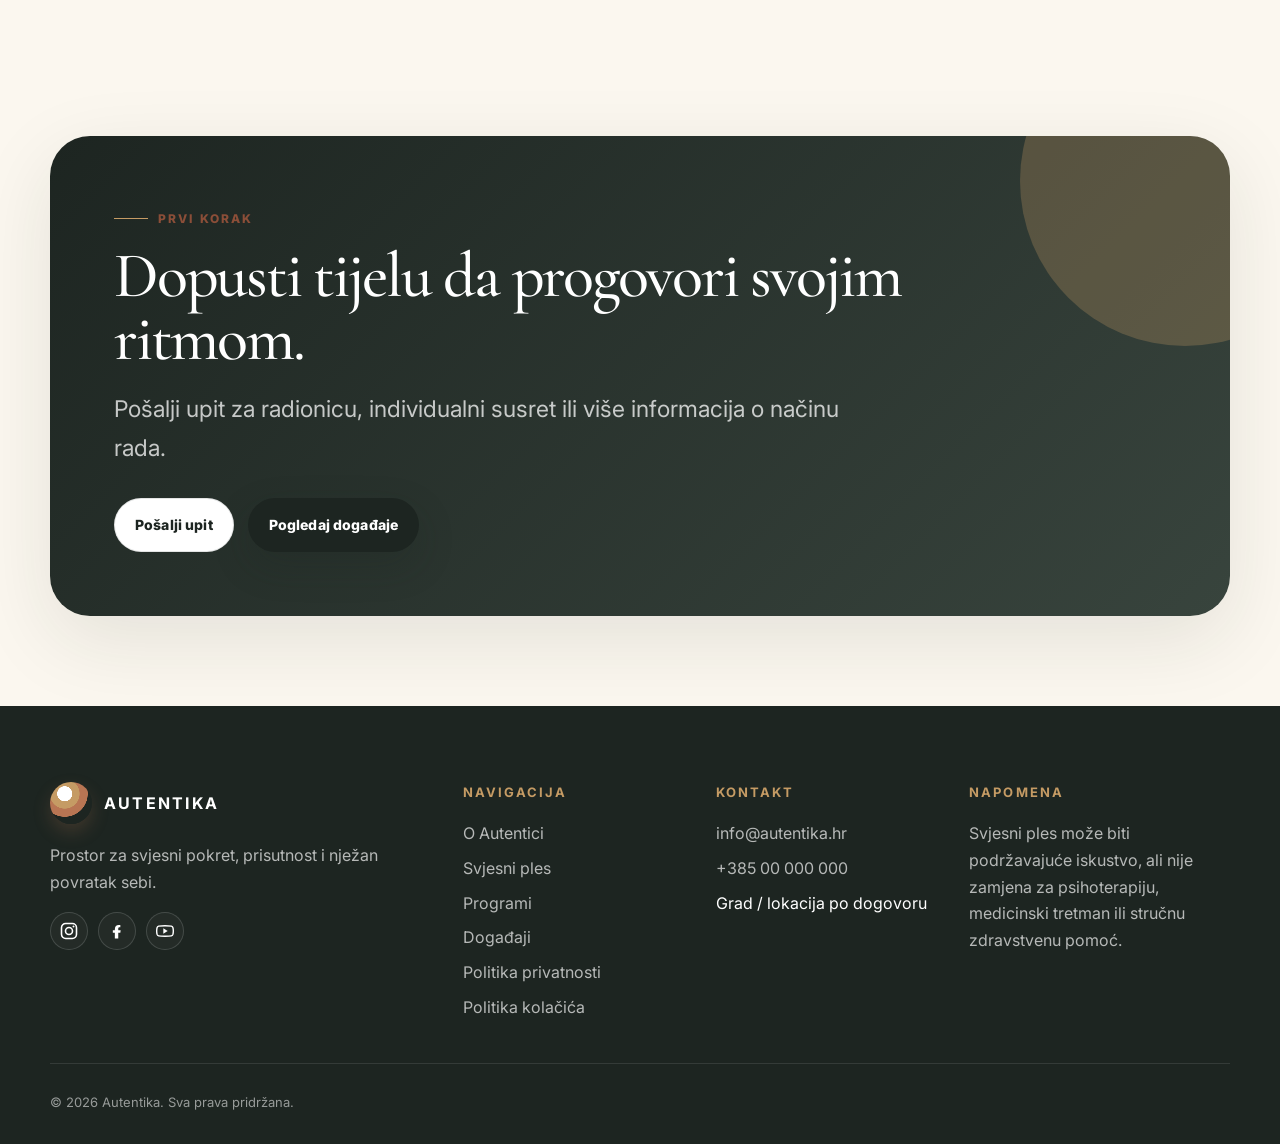
==== commit 391164c1: "15" ====
--- a/index.html
+++ b/index.html
@@ -34,10 +34,9 @@
           </ul>
         </nav>
         <a class="btn btn-primary nav-cta" href="kontakt.html">Rezerviraj mjesto</a>
-        <button class="menu-toggle" type="button" data-menu-toggle aria-label="Otvori izbornik" aria-expanded="false">
-        </button>
-      </div>
-      <div class="mobile-panel" data-mobile-panel>
+        <button class="menu-toggle" type="button" data-menu-toggle aria-label="Otvori izbornik" aria-expanded="false"><span class="menu-label">Izbornik</span></button>
+      </div>
+      <nav class="mobile-panel" data-mobile-panel aria-label="Mobilna navigacija">
         <ul>
           <li><a href="index.html" data-nav-link>Početna</a></li>
 <li><a href="o-autentici.html" data-nav-link>O Autentici</a></li>
@@ -47,7 +46,7 @@
 <li><a href="galerija.html" data-nav-link>Galerija</a></li>
 <li><a href="kontakt.html" data-nav-link>Kontakt</a></li>
         </ul>
-      </div>
+      </nav>
     </header>
     
 <main id="main">
@@ -63,14 +62,14 @@
           <a class="btn btn-primary" href="programi.html">Pogledaj programe</a>
           <a class="btn btn-secondary" href="kontakt.html">Rezerviraj svoje mjesto</a>
         </div>
-        <div class="hero-note reveal delay-3"><span class="note-line"></span><span>Nije potrebno plesno iskustvo. Nema koreografije, uspoređivanja ni potrebe da pokret izgleda “lijepo”.</span></div>
+        <div class="hero-note reveal delay-3"><span class="note-line" aria-hidden="true"></span><span>Nije potrebno plesno iskustvo. Nema koreografije, uspoređivanja ni potrebe da pokret izgleda “lijepo”.</span></div>
       </div>
       <div class="visual-frame reveal delay-1" aria-label="Fotografija svjesnog plesa">
         <div class="dance-portrait"></div>
-        <div class="motion-line a"></div>
-        <div class="motion-line b"></div>
-        <div class="motion-dot a"></div>
-        <div class="motion-dot b"></div>
+        <div class="motion-line a" aria-hidden="true"></div>
+        <div class="motion-line b" aria-hidden="true"></div>
+        <div class="motion-dot a" aria-hidden="true"></div>
+        <div class="motion-dot b" aria-hidden="true"></div>
         <div class="orbit-card one">prisutnost</div>
         <div class="orbit-card two">sloboda pokreta</div>
         <div class="orbit-card three">siguran prostor</div>
@@ -109,16 +108,16 @@
     <p class="eyebrow reveal">Za koga je</p>
     <h2 class="section-title reveal delay-1">Za sve koji žele izaći iz glave i nježno se vratiti u tijelo.</h2>
     <div class="grid three">
-      <article class="card reveal"><span class="num">01</span><h3>Za početnike</h3><p>Za osobe koje nemaju plesno iskustvo, ali žele istražiti pokret bez pritiska, koreografije i uspoređivanja.</p></article>
-      <article class="card reveal delay-1"><span class="num">02</span><h3>Za osjetljive i umorne</h3><p>Za one kojima treba prostor usporavanja, nježnosti, daha i pažnje prema vlastitim granicama.</p></article>
-      <article class="card reveal delay-2"><span class="num">03</span><h3>Za one koji žele više slobode</h3><p>Za osobe koje osjećaju da je vrijeme za više lakoće, spontanosti, kreativnosti i povezanosti sa sobom.</p></article>
+      <article class="card reveal"><span class="num" aria-hidden="true">01</span><h3>Za početnike</h3><p>Za osobe koje nemaju plesno iskustvo, ali žele istražiti pokret bez pritiska, koreografije i uspoređivanja.</p></article>
+      <article class="card reveal delay-1"><span class="num" aria-hidden="true">02</span><h3>Za osjetljive i umorne</h3><p>Za one kojima treba prostor usporavanja, nježnosti, daha i pažnje prema vlastitim granicama.</p></article>
+      <article class="card reveal delay-2"><span class="num" aria-hidden="true">03</span><h3>Za one koji žele više slobode</h3><p>Za osobe koje osjećaju da je vrijeme za više lakoće, spontanosti, kreativnosti i povezanosti sa sobom.</p></article>
     </div>
   </div>
 </section>
 
 <section class="section">
   <div class="container grid two">
-    <div class="image-placeholder image-photo photo-home reveal" aria-label="Autentika boutique prostor"></div>
+    <div class="image-placeholder image-photo photo-home reveal" aria-label="Autentika boutique prostor" role="img"></div>
     <div class="reveal delay-1">
       <p class="eyebrow">Autentika</p>
       <h2 class="section-title">Boutique prostor za pokret, dah i autentičan izraz.</h2>
@@ -177,9 +176,9 @@
             <div class="footer-brand"><span class="brand-mark" aria-hidden="true"></span><b>Autentika</b></div>
             <p>Prostor za svjesni pokret, prisutnost i nježan povratak sebi.</p>
             <div class="socials" aria-label="Društvene mreže">
-              <a href="#" aria-label="Instagram" class="social-icon"><svg viewBox="0 0 24 24" aria-hidden="true" focusable="false"><rect x="3" y="3" width="18" height="18" rx="5" ry="5" fill="none" stroke="currentColor" stroke-width="1.9"/><circle cx="12" cy="12" r="4.2" fill="none" stroke="currentColor" stroke-width="1.9"/><circle cx="17.4" cy="6.6" r="1.2" fill="currentColor"/></svg><span class="sr-only">Instagram</span></a>
-              <a href="#" aria-label="Facebook" class="social-icon"><svg viewBox="0 0 24 24" aria-hidden="true" focusable="false"><path d="M13.5 21v-7h2.5l.4-3h-2.9V9.1c0-.9.3-1.6 1.7-1.6H16V4.8c-.3 0-.9-.1-1.8-.1-3 0-4.8 1.8-4.8 5.1V11H7v3h2.4v7h4.1z" fill="currentColor"/></svg><span class="sr-only">Facebook</span></a>
-              <a href="#" aria-label="YouTube" class="social-icon"><svg viewBox="0 0 24 24" aria-hidden="true" focusable="false"><path d="M21.6 8.2a2.8 2.8 0 0 0-2-2c-1.8-.5-7.6-.5-7.6-.5s-5.8 0-7.6.5a2.8 2.8 0 0 0-2 2A29 29 0 0 0 2 12a29 29 0 0 0 .4 3.8 2.8 2.8 0 0 0 2 2c1.8.5 7.6.5 7.6.5s5.8 0 7.6-.5a2.8 2.8 0 0 0 2-2A29 29 0 0 0 22 12a29 29 0 0 0-.4-3.8z" fill="none" stroke="currentColor" stroke-width="1.7"/><path d="m10 15.3 5.2-3.3L10 8.7v6.6z" fill="currentColor"/></svg><span class="sr-only">YouTube</span></a>
+              <a href="#" aria-label="Instagram" class="social-icon"><svg viewBox="0 0 24 24" aria-hidden="true" focusable="false"><rect x="3" y="3" width="18" height="18" rx="5" ry="5" fill="none" stroke="currentColor" stroke-width="1.9"/><circle cx="12" cy="12" r="4.2" fill="none" stroke="currentColor" stroke-width="1.9"/><circle cx="17.4" cy="6.6" r="1.2" fill="currentColor"/></svg></a>
+              <a href="#" aria-label="Facebook" class="social-icon"><svg viewBox="0 0 24 24" aria-hidden="true" focusable="false"><path d="M13.5 21v-7h2.5l.4-3h-2.9V9.1c0-.9.3-1.6 1.7-1.6H16V4.8c-.3 0-.9-.1-1.8-.1-3 0-4.8 1.8-4.8 5.1V11H7v3h2.4v7h4.1z" fill="currentColor"/></svg></a>
+              <a href="#" aria-label="YouTube" class="social-icon"><svg viewBox="0 0 24 24" aria-hidden="true" focusable="false"><path d="M21.6 8.2a2.8 2.8 0 0 0-2-2c-1.8-.5-7.6-.5-7.6-.5s-5.8 0-7.6.5a2.8 2.8 0 0 0-2 2A29 29 0 0 0 2 12a29 29 0 0 0 .4 3.8 2.8 2.8 0 0 0 2 2c1.8.5 7.6.5 7.6.5s5.8 0 7.6-.5a2.8 2.8 0 0 0 2-2A29 29 0 0 0 22 12a29 29 0 0 0-.4-3.8z" fill="none" stroke="currentColor" stroke-width="1.7"/><path d="m10 15.3 5.2-3.3L10 8.7v6.6z" fill="currentColor"/></svg></a>
             </div>
           </div>
           <div>
@@ -213,10 +212,10 @@
     </footer>
     
 
-<div class="cookie-banner" data-cookie-banner role="dialog" aria-live="polite" aria-label="Postavke kolačića">
+<div class="cookie-banner" data-cookie-banner role="dialog" aria-live="polite" aria-labelledby="cookie-title">
   <div class="cookie-box">
     <div>
-      <h2>Kolačići i privatnost</h2>
+      <h2 id="cookie-title">Kolačići i privatnost</h2>
       <p>Koristimo nužne kolačiće za ispravan rad stranice. Analitičke i marketinške kolačiće koristimo samo uz vašu privolu. Više informacija nalazi se u <a class="cookie-link" href="politika-kolacica.html">Politici kolačića</a>.</p>
     </div>
     <div class="cookie-actions">
--- a/assets/css/style.css
+++ b/assets/css/style.css
@@ -408,3 +408,128 @@
   white-space:nowrap;
   border:0;
 }
+
+
+/* Mobile hamburger visibility fix */
+.menu-toggle{
+  display:none;
+  align-items:center;
+  justify-content:center;
+  background:#fffdf8;
+  border:1px solid rgba(29,37,33,.16);
+  box-shadow:0 10px 28px rgba(29,37,33,.10);
+}
+.menu-toggle span{
+  display:block;
+  position:absolute;
+  left:13px;
+  right:13px;
+  height:2px;
+  min-height:2px;
+  background:#1d2521 !important;
+  border-radius:99px;
+  opacity:1 !important;
+  transform-origin:center;
+}
+.menu-toggle span:nth-child(1){top:15px}
+.menu-toggle span:nth-child(2){top:22px}
+.menu-toggle span:nth-child(3){top:29px}
+
+@media (max-width:1040px){
+  .menu-toggle{display:flex}
+}
+
+
+/* Final mobile hamburger SVG fix */
+.menu-toggle{
+  color:#1d2521 !important;
+  display:none;
+  align-items:center !important;
+  justify-content:center !important;
+  position:relative;
+}
+.hamburger-icon{
+  width:26px;
+  height:26px;
+  display:block;
+  color:#1d2521 !important;
+  stroke:#1d2521 !important;
+  opacity:1 !important;
+  visibility:visible !important;
+  pointer-events:none;
+}
+@media (max-width:1040px){
+  .menu-toggle{display:flex !important}
+}
+body.nav-open .hamburger-icon{
+  transform:rotate(90deg);
+  transition:transform .22s ease;
+}
+
+
+/* FINAL hamburger fix - CSS drawn icon */
+.menu-toggle{
+  width:48px !important;
+  height:48px !important;
+  min-width:48px !important;
+  min-height:48px !important;
+  padding:0 !important;
+  border-radius:999px !important;
+  border:1px solid rgba(29,37,33,.18) !important;
+  background:#fffdf8 !important;
+  color:#1d2521 !important;
+  box-shadow:0 10px 28px rgba(29,37,33,.10) !important;
+  position:relative !important;
+  cursor:pointer !important;
+  -webkit-appearance:none !important;
+  appearance:none !important;
+  outline:none !important;
+}
+.menu-toggle::before,
+.menu-toggle::after{
+  content:"" !important;
+  position:absolute !important;
+  left:13px !important;
+  right:13px !important;
+  height:2.5px !important;
+  background:#1d2521 !important;
+  border-radius:999px !important;
+  opacity:1 !important;
+  display:block !important;
+  visibility:visible !important;
+  transform:none !important;
+}
+.menu-toggle::before{
+  top:15px !important;
+  box-shadow:0 8px 0 #1d2521 !important;
+}
+.menu-toggle::after{
+  top:31px !important;
+}
+.menu-toggle .menu-label,
+.menu-toggle .hamburger-icon,
+.menu-toggle > span{
+  position:absolute !important;
+  width:1px !important;
+  height:1px !important;
+  overflow:hidden !important;
+  clip:rect(0,0,0,0) !important;
+  white-space:nowrap !important;
+}
+body.nav-open .menu-toggle::before{
+  top:23px !important;
+  box-shadow:none !important;
+  transform:rotate(45deg) !important;
+}
+body.nav-open .menu-toggle::after{
+  top:23px !important;
+  transform:rotate(-45deg) !important;
+}
+@media (min-width:1041px){
+  .menu-toggle{display:none !important}
+}
+@media (max-width:1040px){
+  .menu-toggle{
+    display:block !important;
+  }
+}
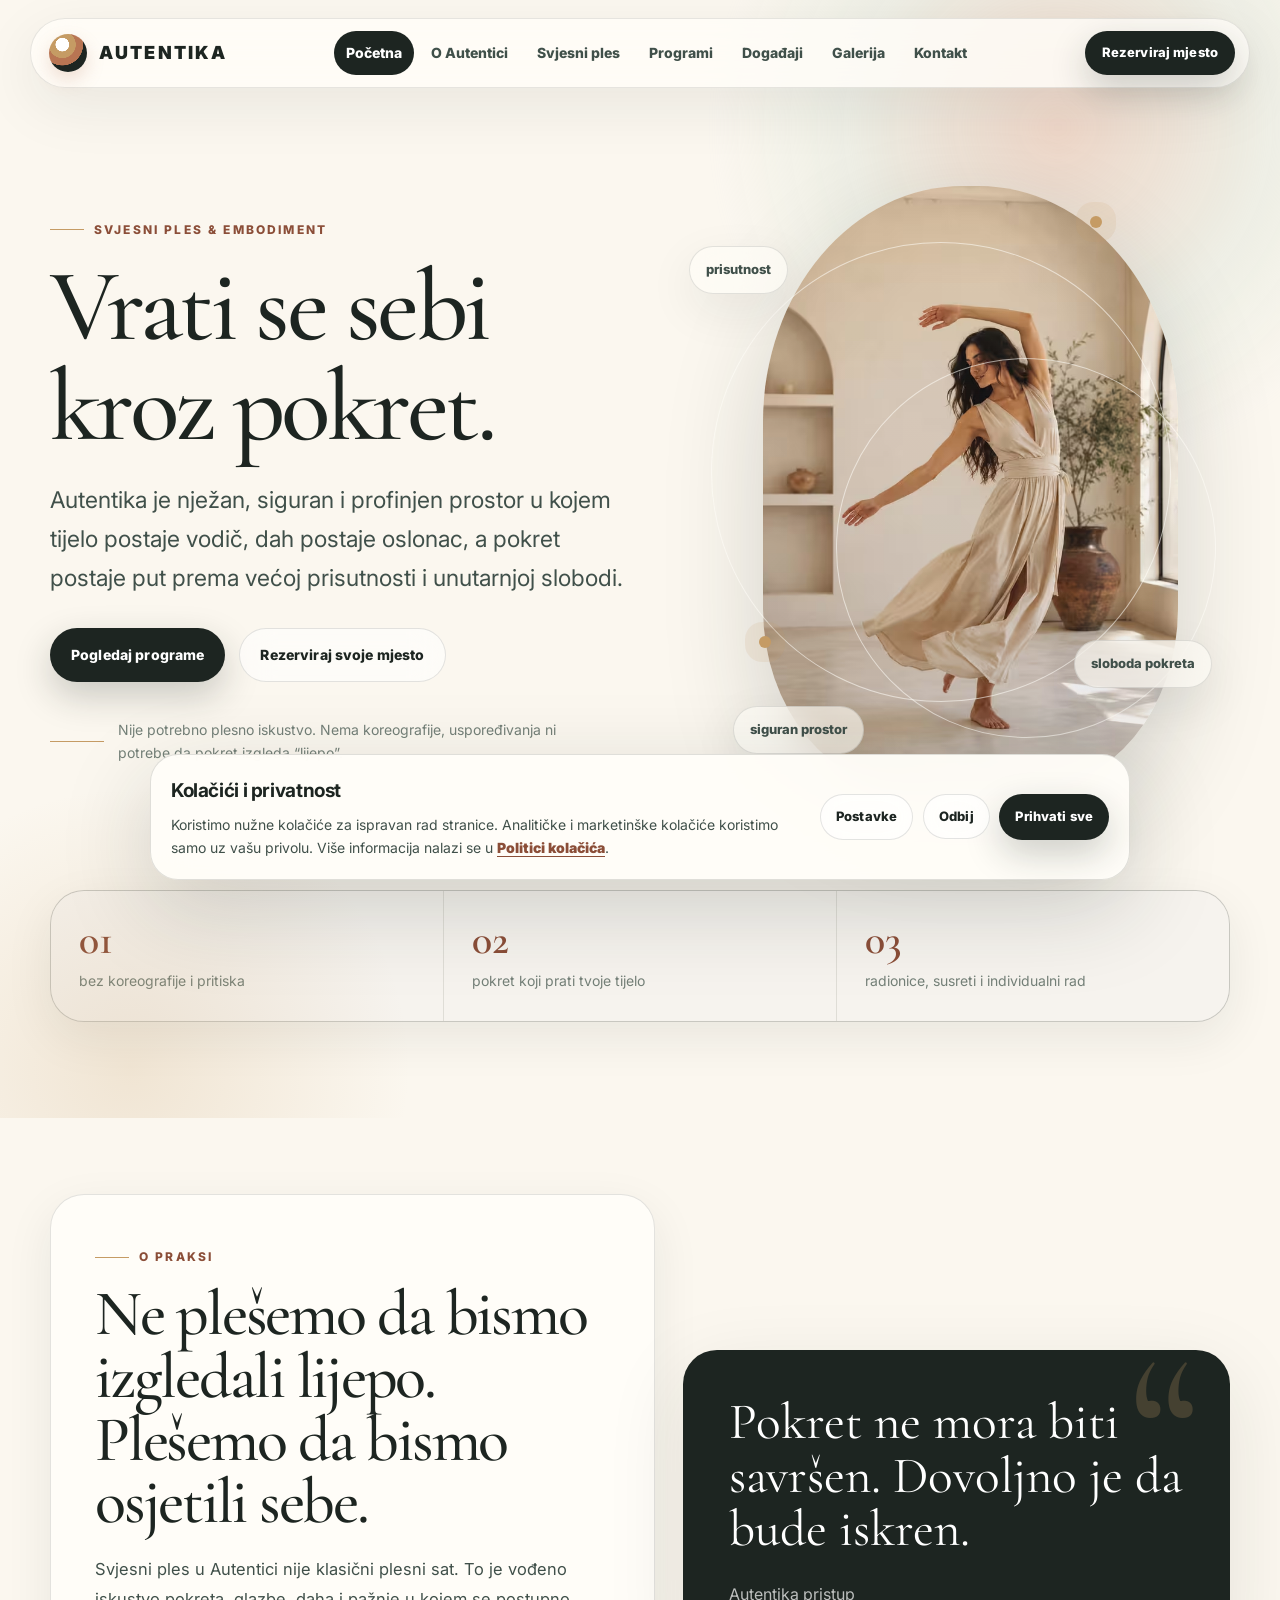
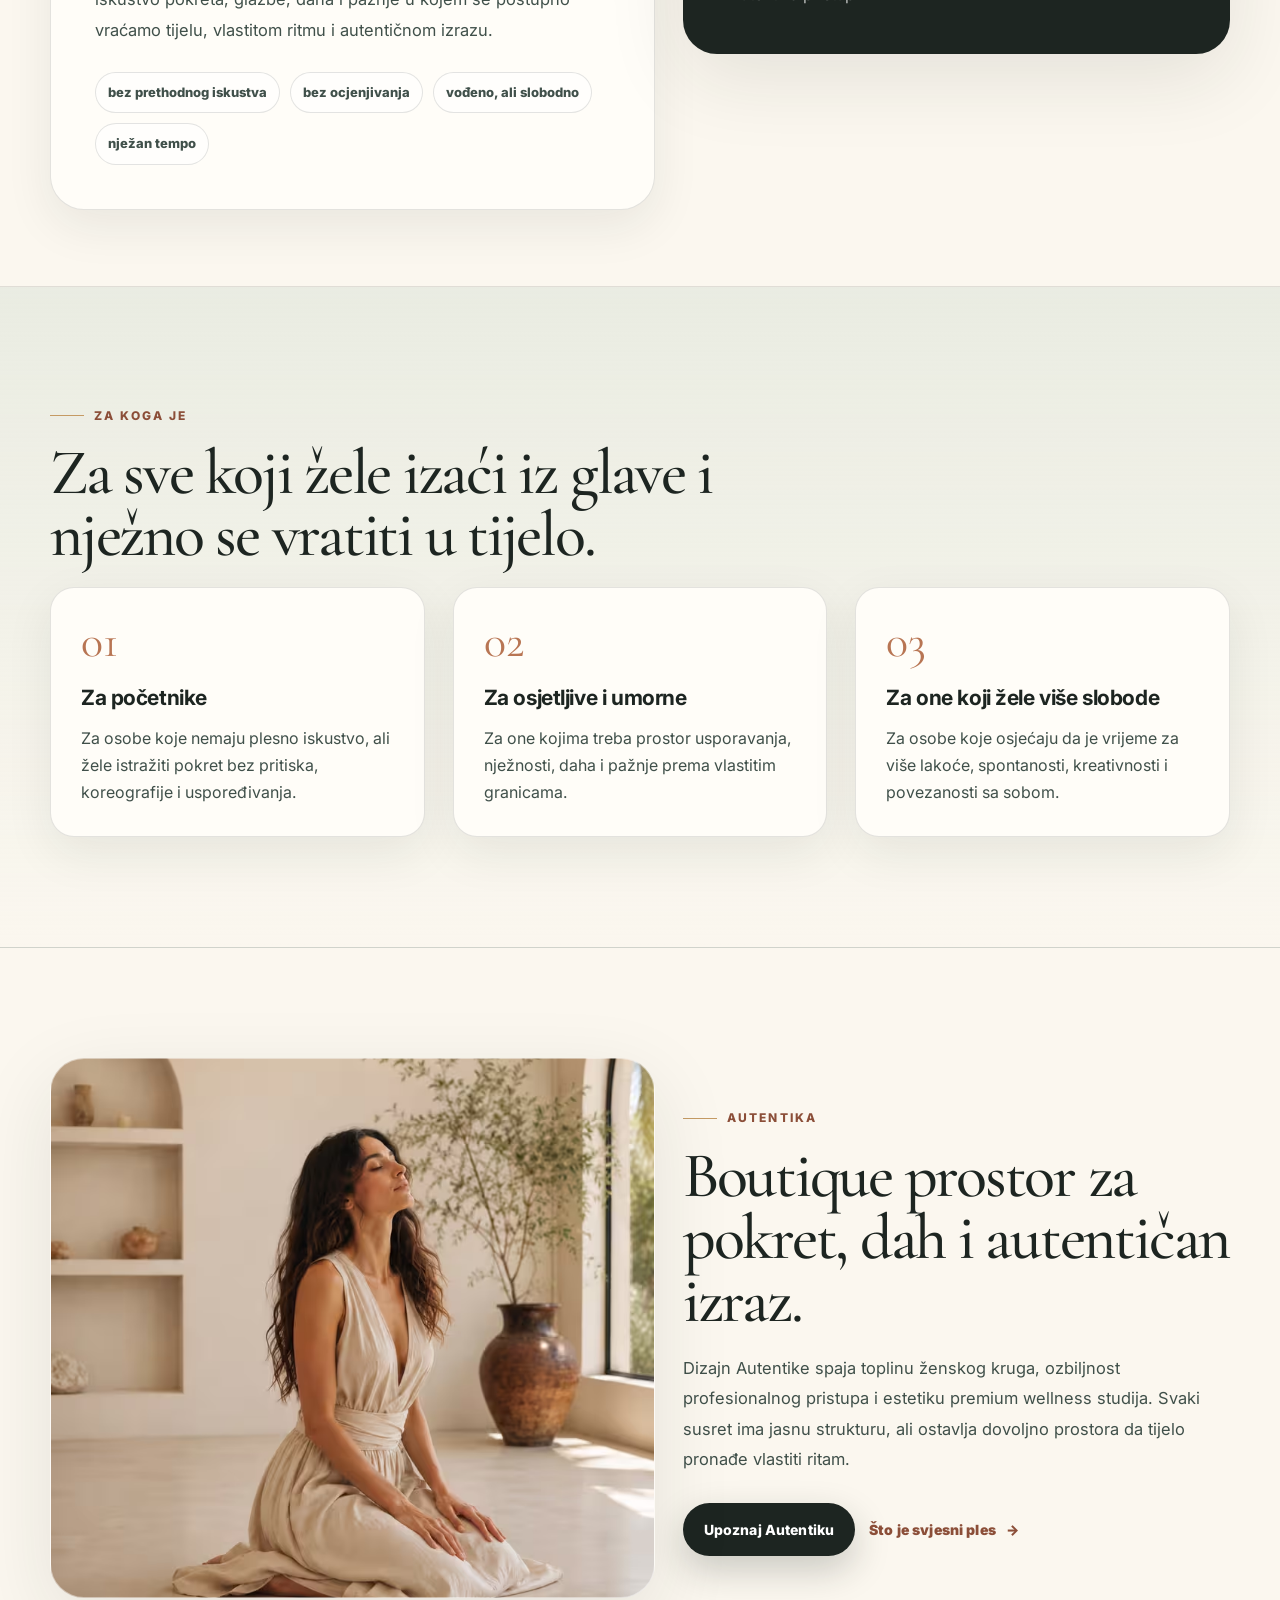
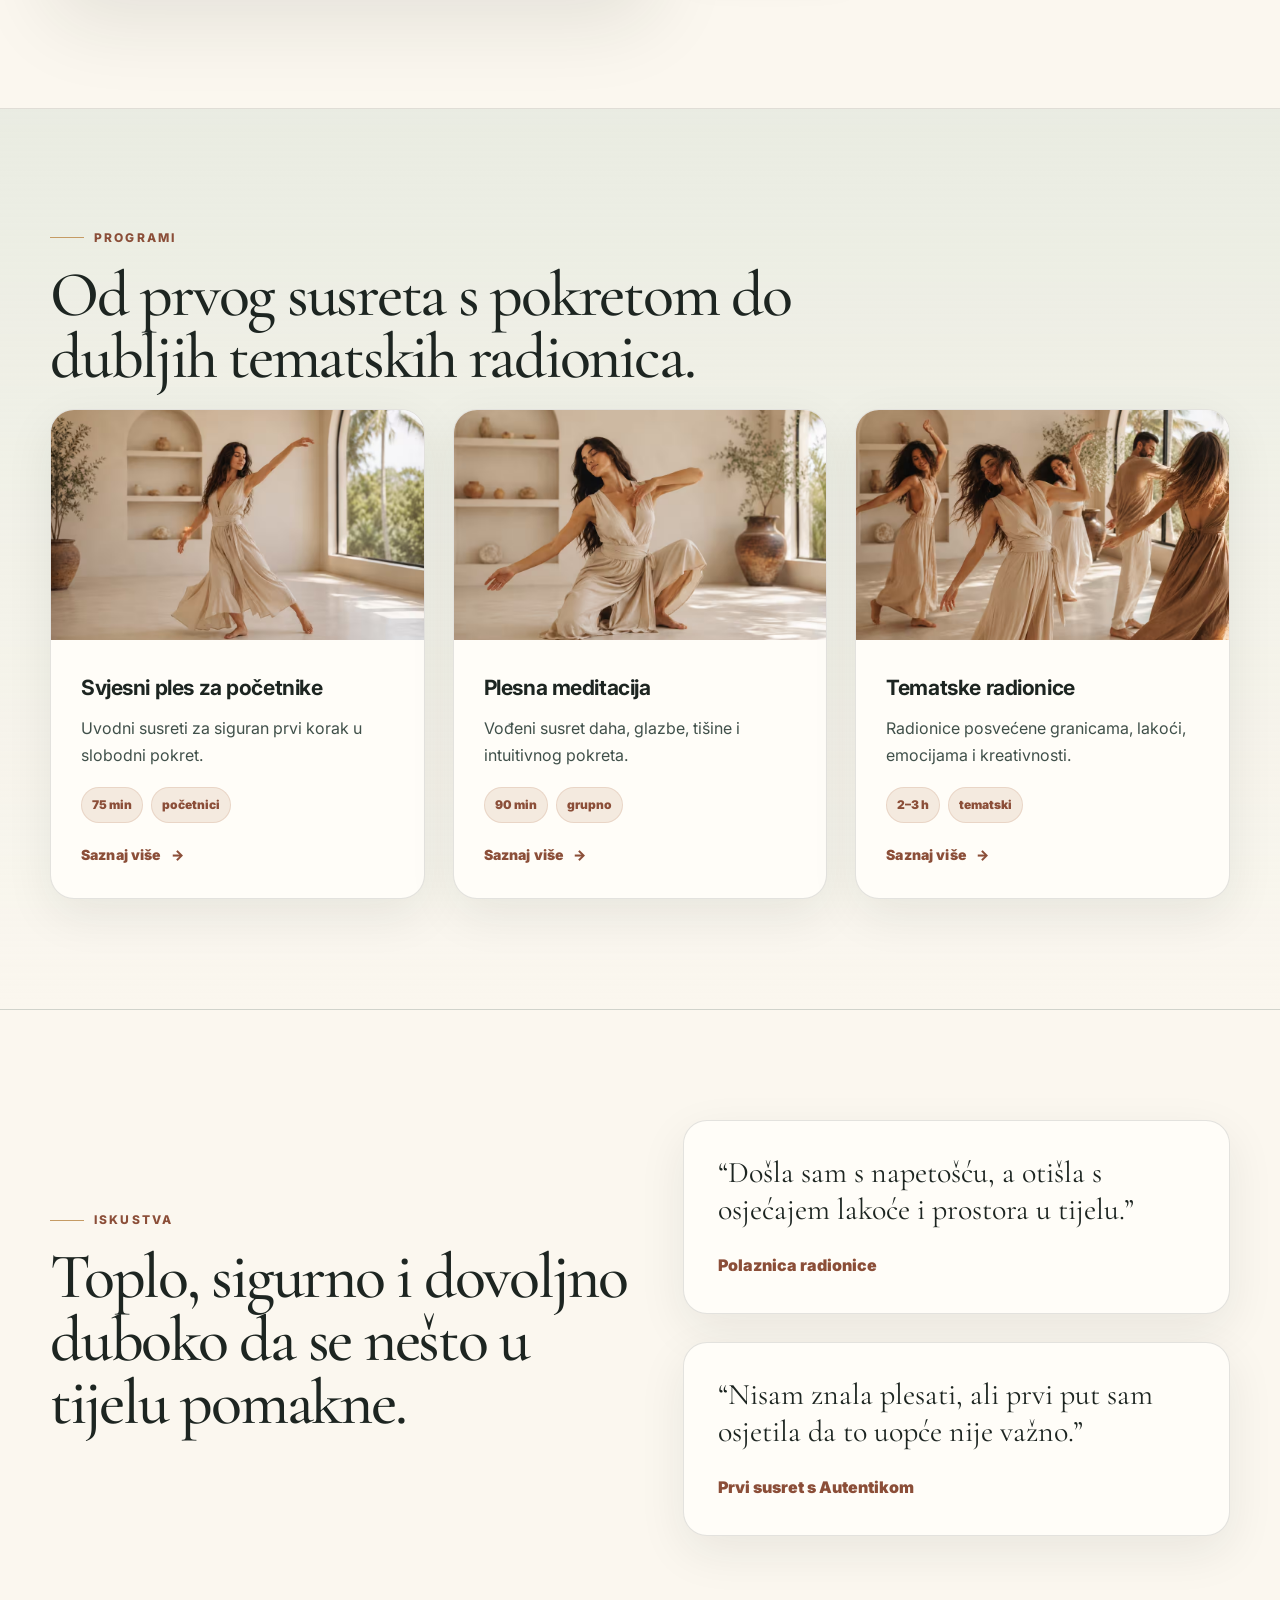
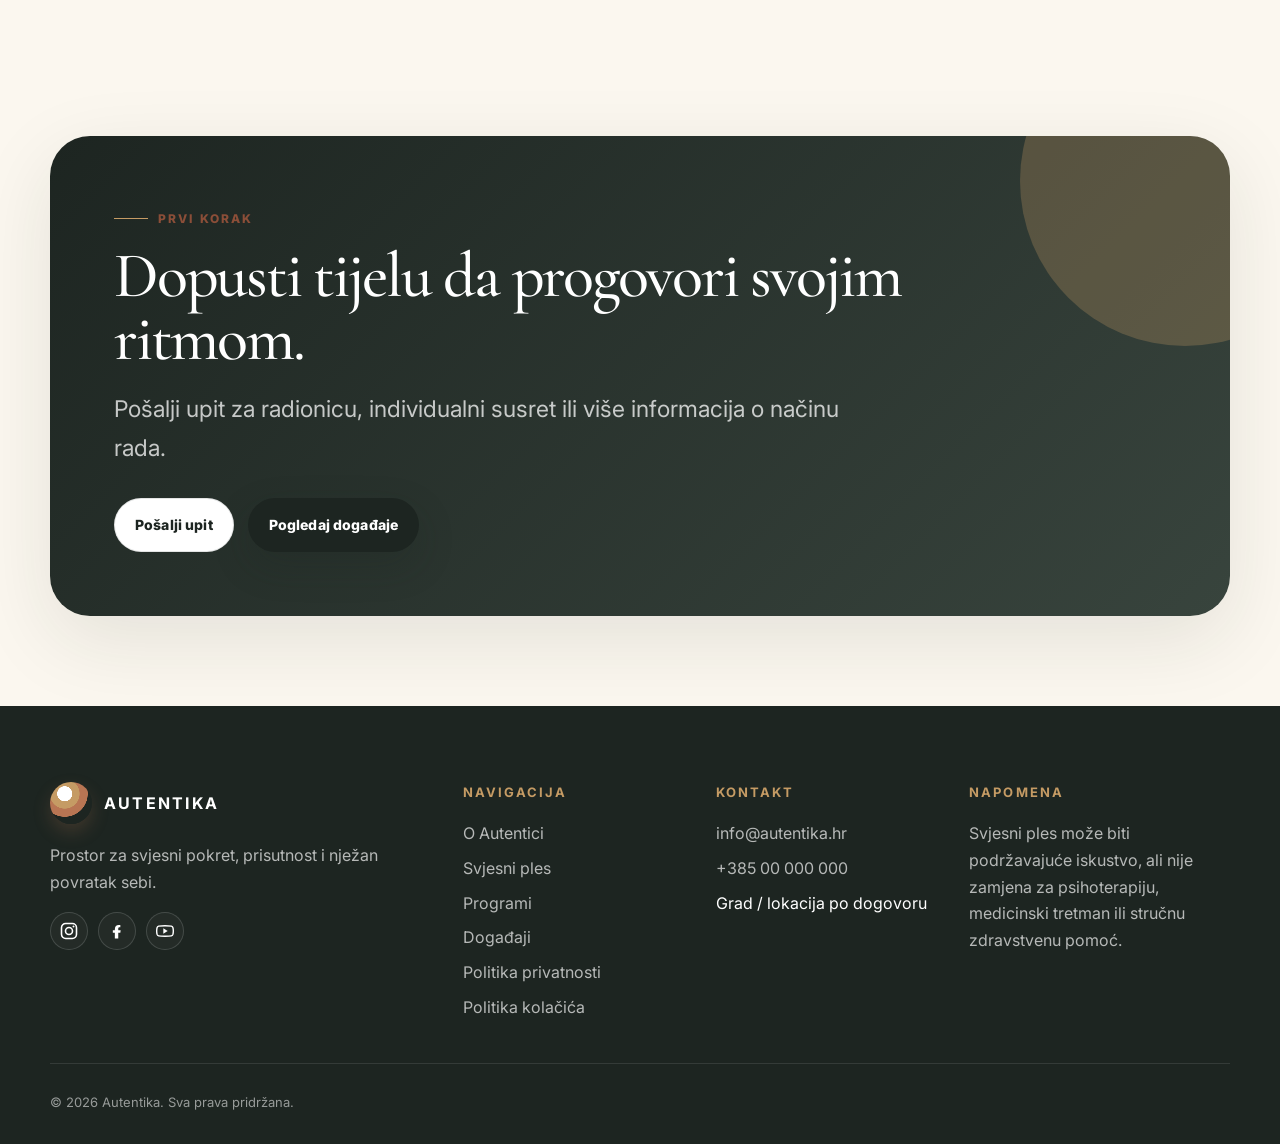
==== commit 0b436532: "17" ====
--- a/index.html
+++ b/index.html
@@ -4,7 +4,19 @@
   <meta charset="utf-8">
   <meta name="viewport" content="width=device-width, initial-scale=1">
   <title>Autentika | Svjesni ples i embodiment praksa</title>
-  <meta name="description" content="Premium web stranica za Autentika — svjesni ples, plesna meditacija, slobodni pokret i embodiment radionice.">
+  <meta name="description" content="Autentika je prostor za svjesni ples, plesnu meditaciju, slobodni pokret i embodiment praksu.">
+  <link rel="canonical" href="https://autentika.hr/">
+  <meta property="og:type" content="website">
+  <meta property="og:locale" content="hr_HR">
+  <meta property="og:site_name" content="Autentika">
+  <meta property="og:title" content="Autentika | Svjesni ples i embodiment praksa">
+  <meta property="og:description" content="Autentika je prostor za svjesni ples, plesnu meditaciju, slobodni pokret i embodiment praksu.">
+  <meta property="og:url" content="https://autentika.hr/">
+  <meta property="og:image" content="https://autentika.hr/assets/img/autentika-hero.avif">
+  <meta name="twitter:card" content="summary_large_image">
+  <meta name="twitter:title" content="Autentika | Svjesni ples i embodiment praksa">
+  <meta name="twitter:description" content="Autentika je prostor za svjesni ples, plesnu meditaciju, slobodni pokret i embodiment praksu.">
+  <meta name="twitter:image" content="https://autentika.hr/assets/img/autentika-hero.avif">
   <meta name="theme-color" content="#fbf7ef">
   <link rel="icon" href="assets/img/favicon.svg" type="image/svg+xml">
   <link rel="preconnect" href="https://fonts.googleapis.com">
@@ -12,6 +24,21 @@
   <link href="https://fonts.googleapis.com/css2?family=Cormorant+Garamond:wght@400;500;600;700&family=Inter:wght@400;500;600;700;800;900&display=swap" rel="stylesheet">
   <link rel="preload" as="image" href="assets/img/autentika-hero.avif">
   <link rel="stylesheet" href="assets/css/style.css">
+
+<script type="application/ld+json">
+{
+  "@context": "https://schema.org",
+  "@type": "LocalBusiness",
+  "name": "Autentika",
+  "description": "Svjesni ples, plesna meditacija, slobodni pokret i embodiment praksa.",
+  "url": "https://autentika.hr/",
+  "email": "info@autentika.hr",
+  "telephone": "+385000000000",
+  "image": "https://autentika.hr/assets/img/autentika-hero.avif",
+  "sameAs": []
+}
+</script>
+
 </head>
 <body>
 
